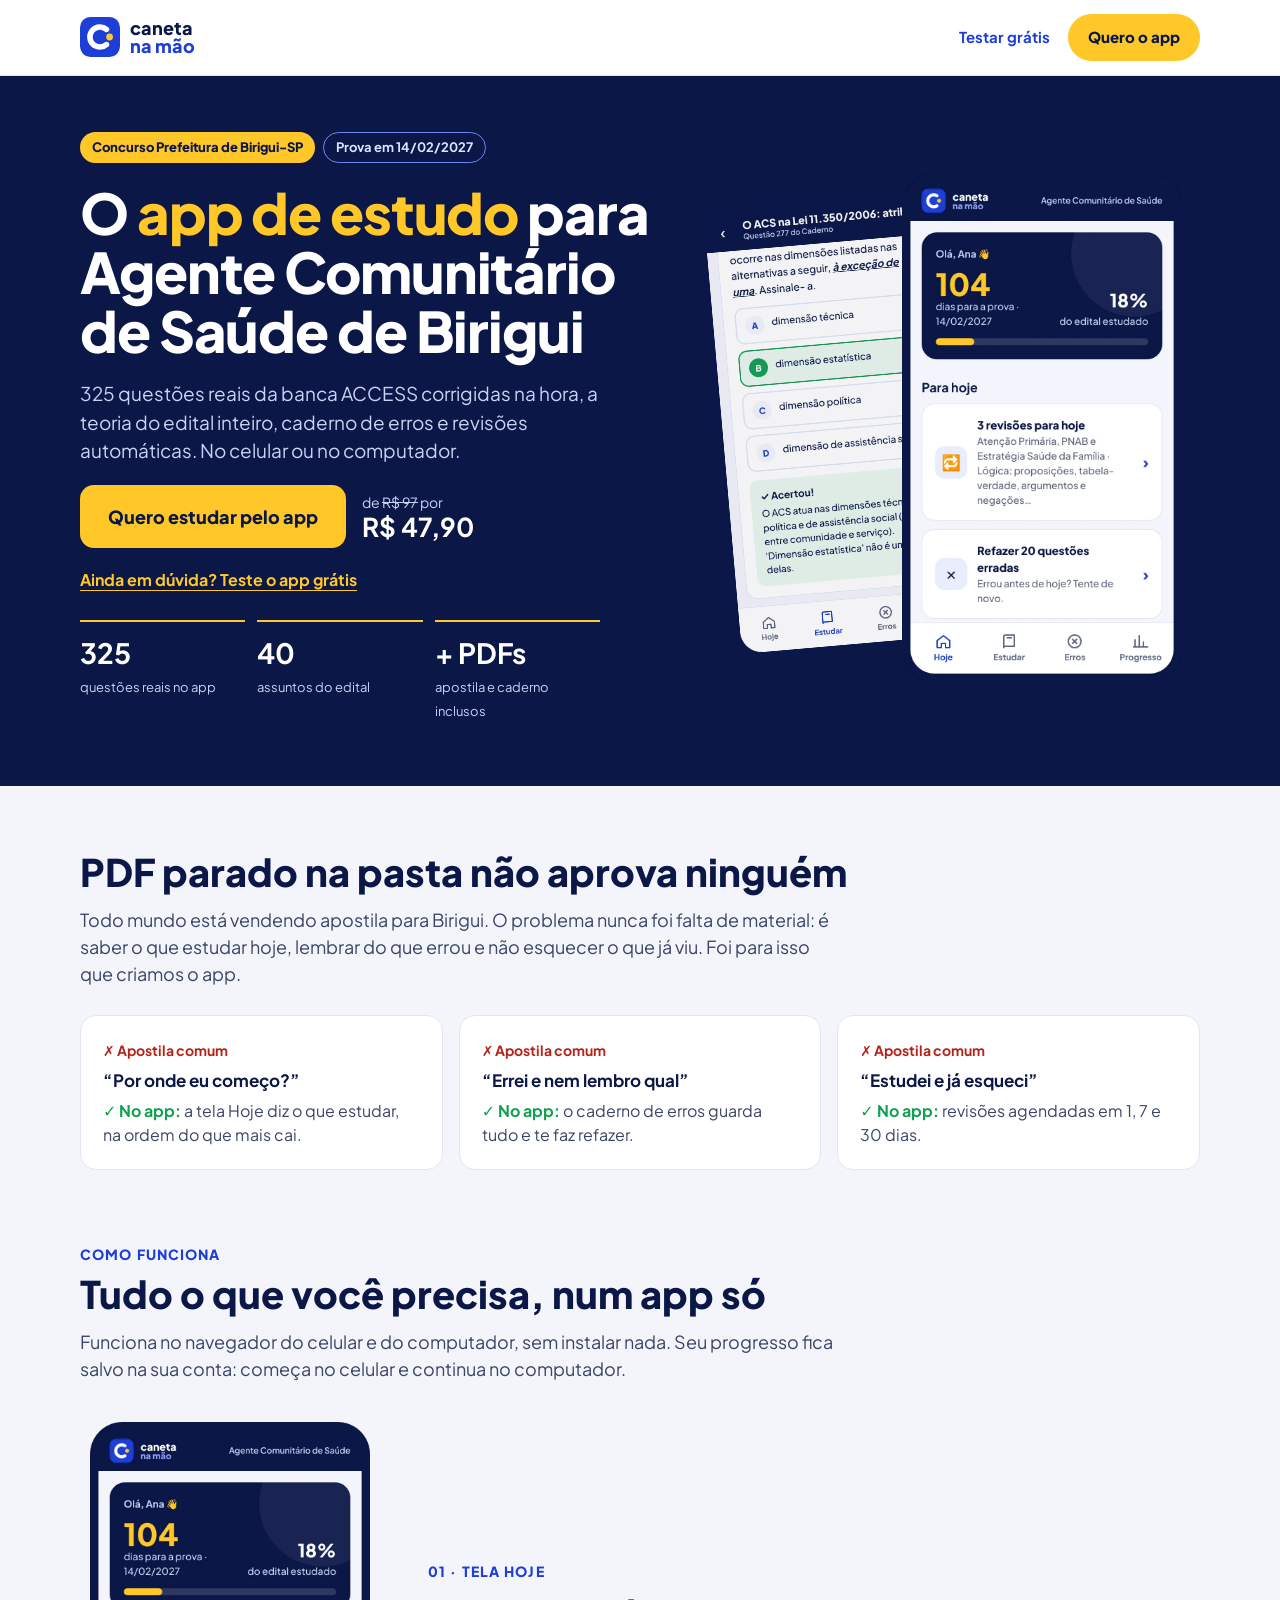
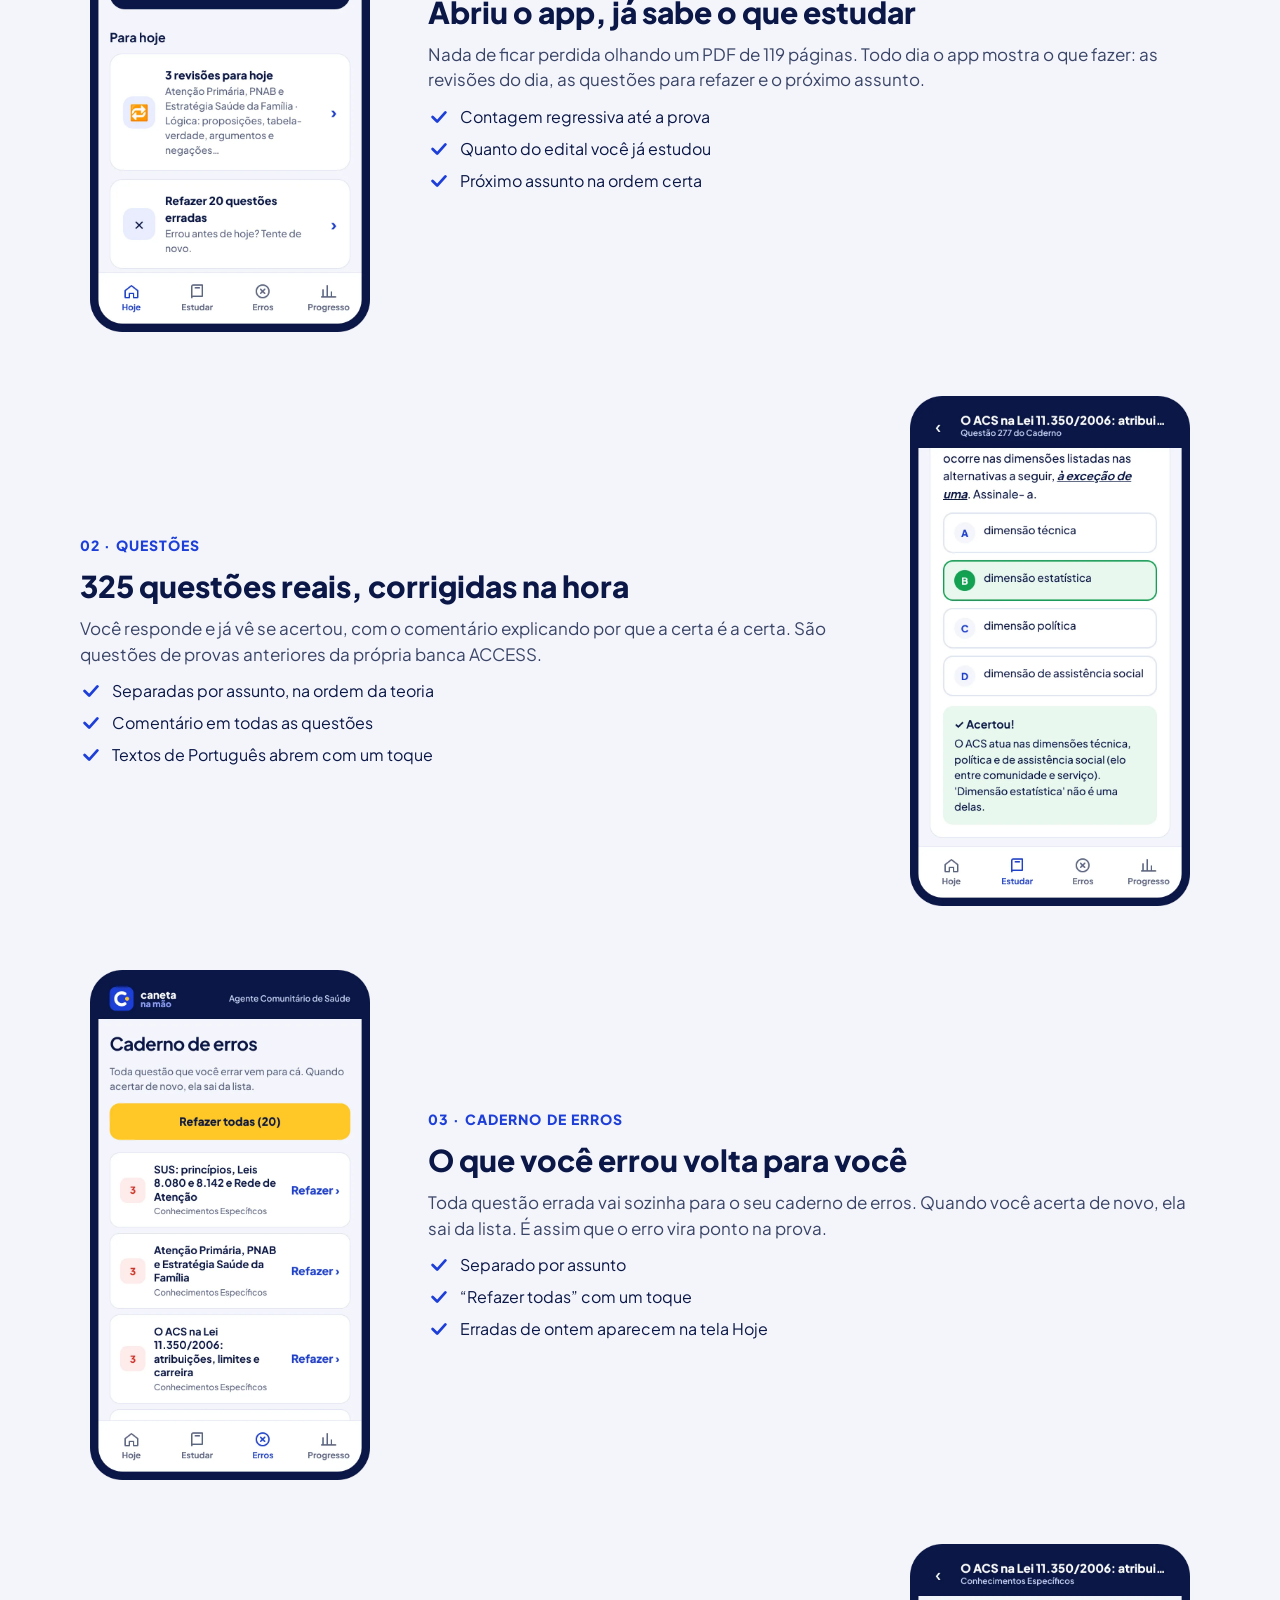
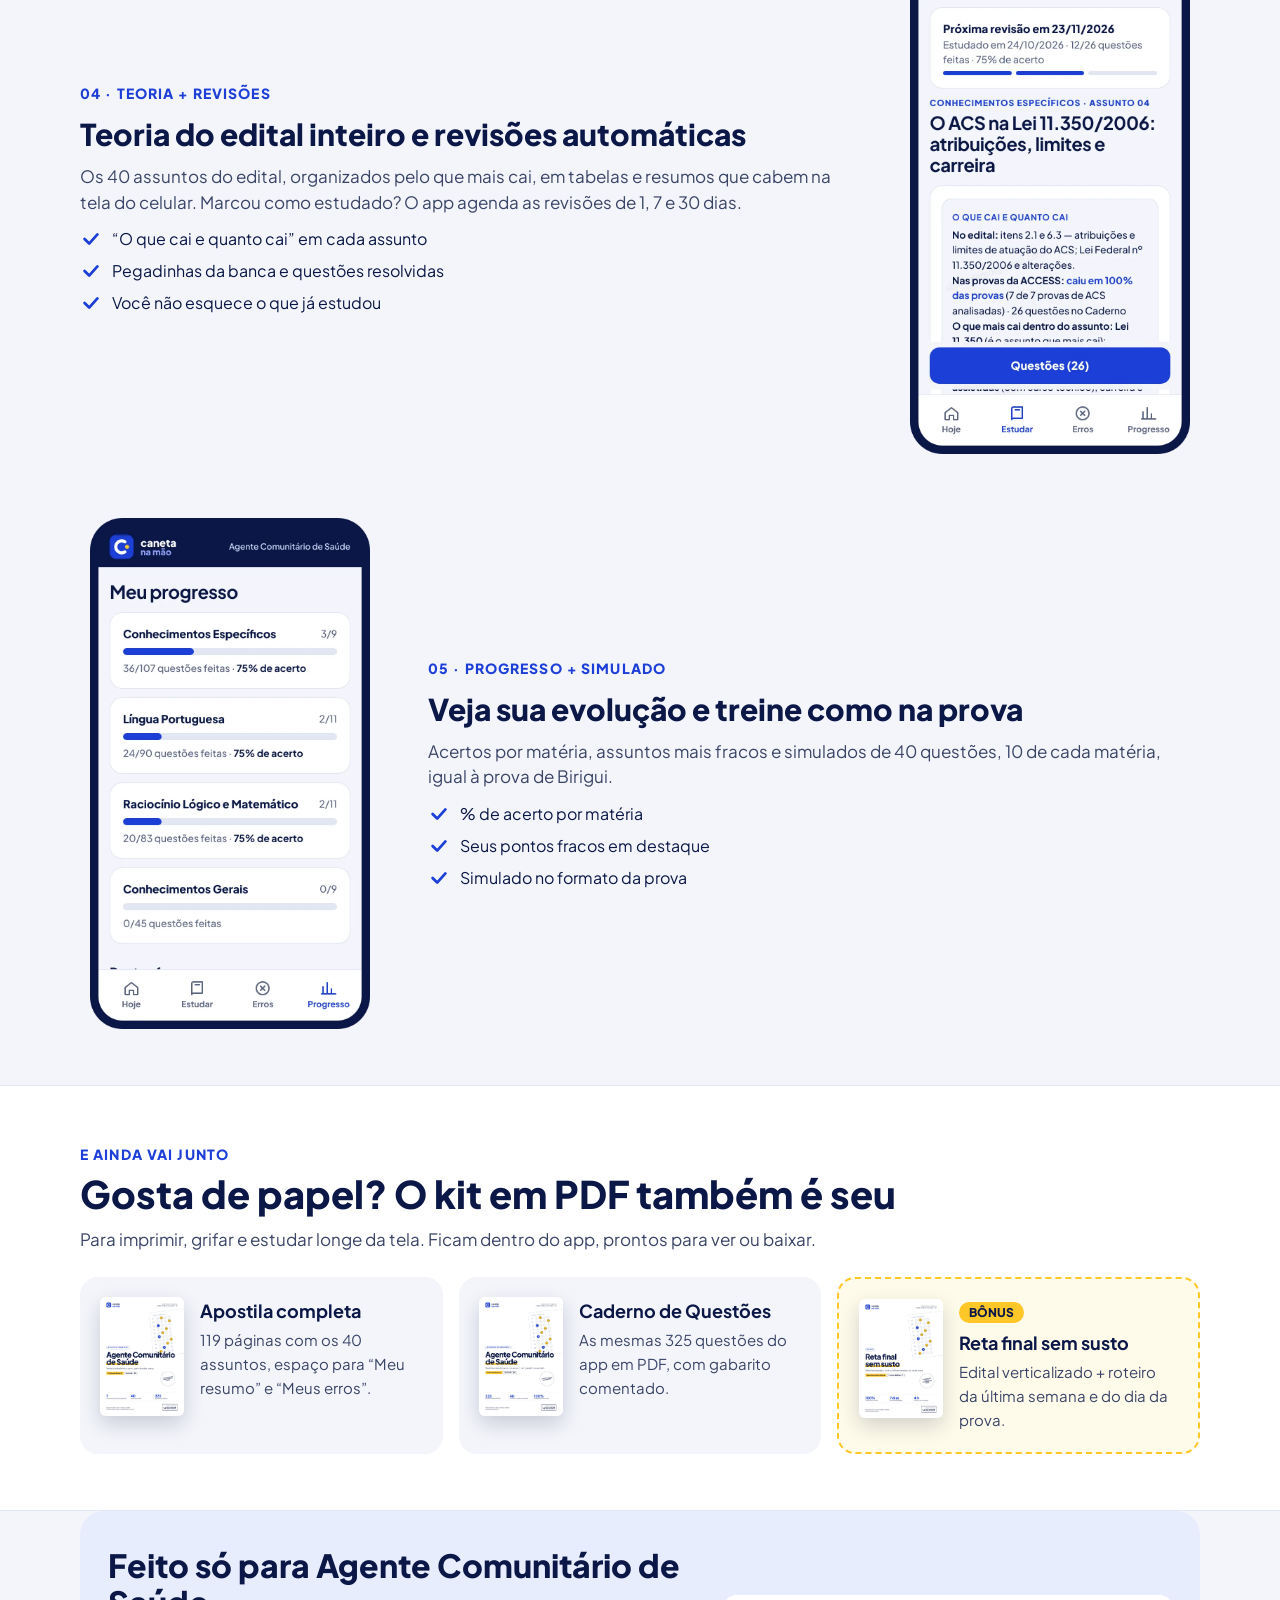
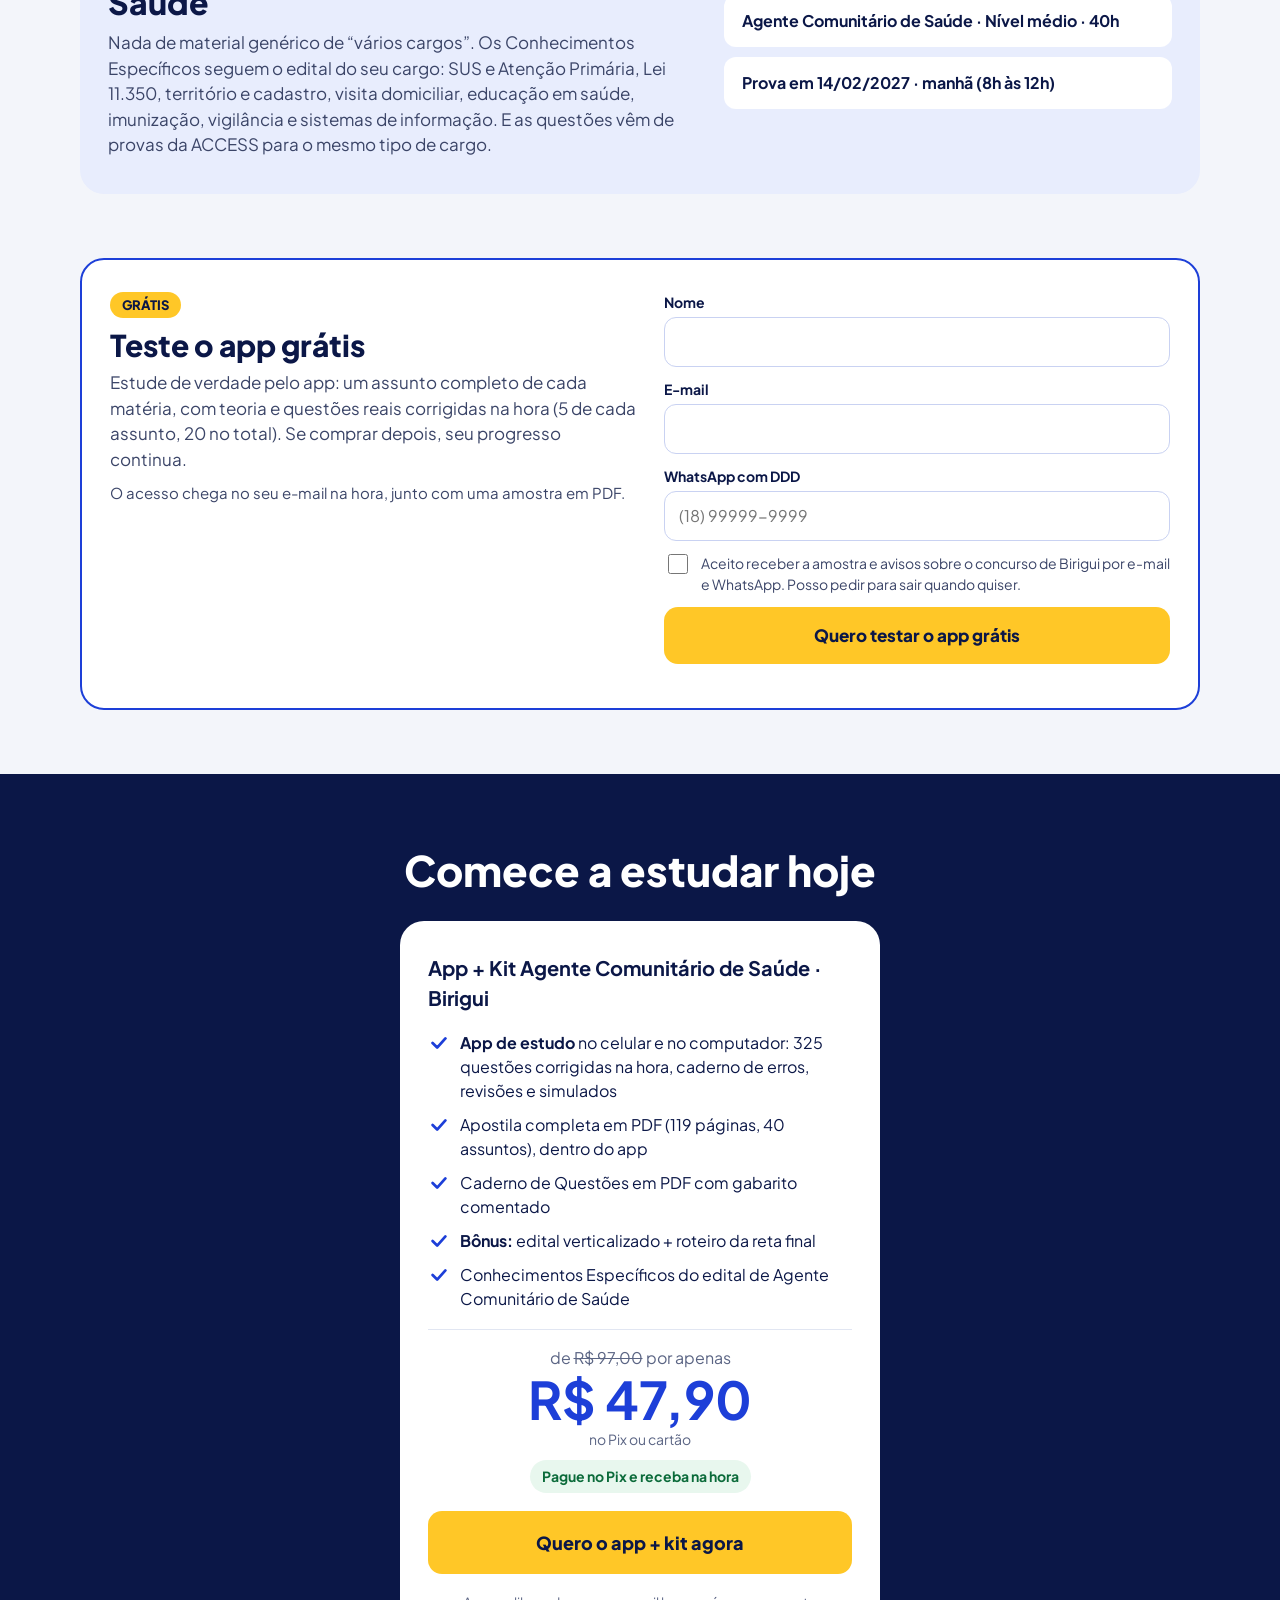
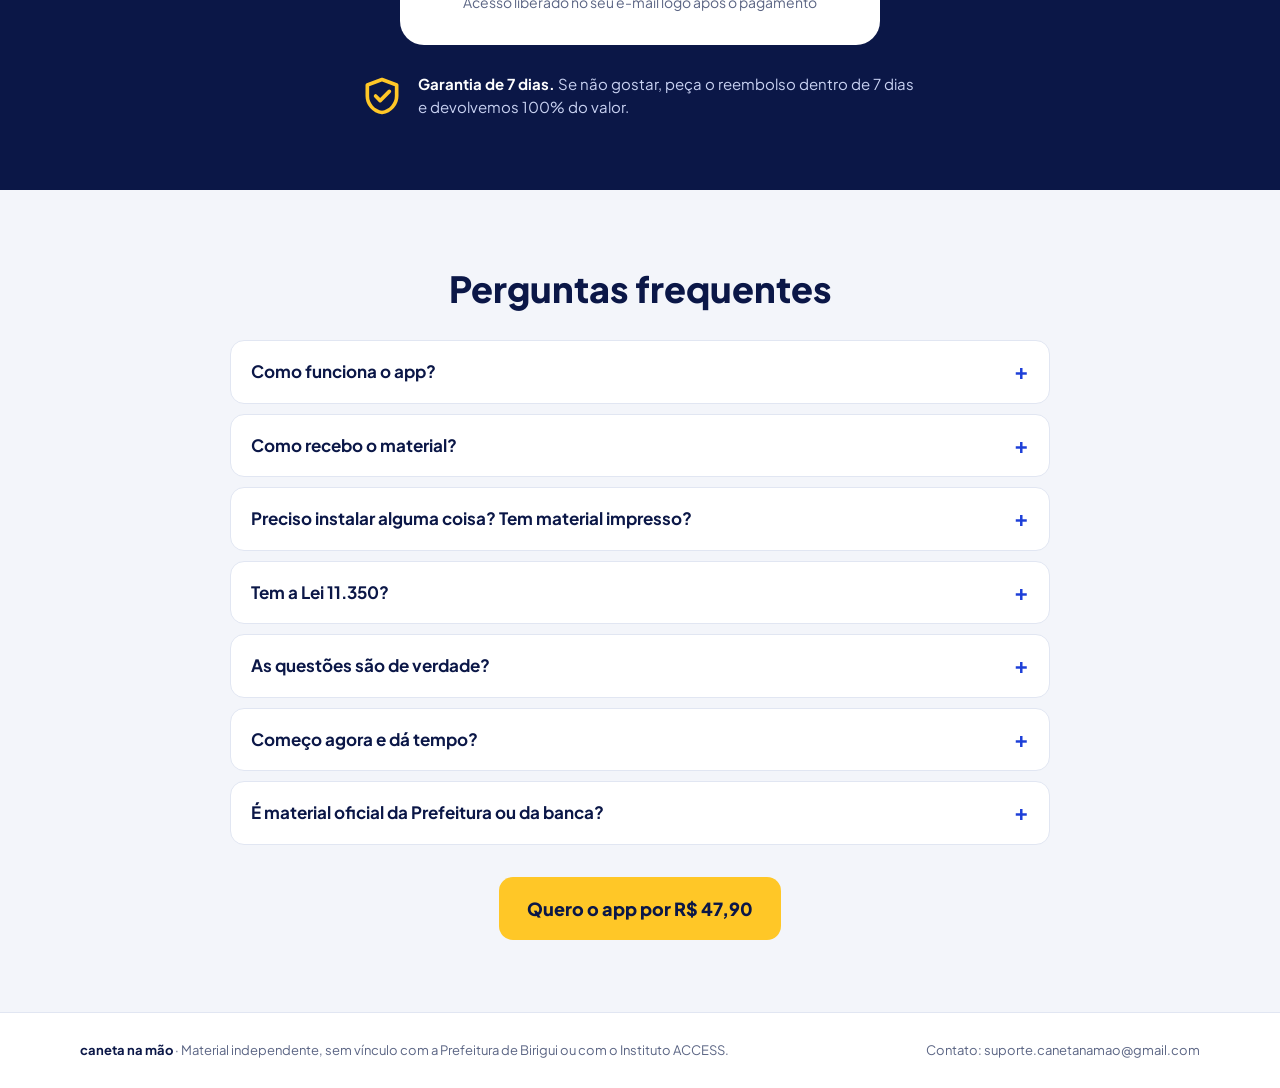
==== agente-comunitario-de-saude/index.html @ c109cd39 "Add files via upload" ====
<!doctype html>
<html lang="pt-BR">
<head>
<meta charset="utf-8">
<meta name="viewport" content="width=device-width, initial-scale=1">
<title>App de estudo Agente Comunitário de Saúde · Concurso Birigui 2027 | Caneta na Mão</title>
<meta name="description" content="Apostila completa + 325 questões reais da banca ACCESS com gabarito comentado para Agente Comunitário de Saúde da Prefeitura de Birigui-SP.">
<meta property="og:title" content="App + Kit Agente Comunitário de Saúde · Concurso Birigui">
<meta property="og:description" content="Apostila + 325 questões reais da banca ACCESS com gabarito comentado + app de estudo. Teste grátis.">
<meta property="og:type" content="website">
<meta property="og:url" content="https://www.canetanamao.com.br/agente-comunitario-de-saude/">
<meta property="og:site_name" content="Caneta na Mão">
<meta property="og:locale" content="pt_BR">
<meta property="og:image" content="https://www.canetanamao.com.br/agente-comunitario-de-saude/img/og.jpg">
<meta property="og:image:width" content="1200">
<meta property="og:image:height" content="630">
<meta property="og:image:alt" content="Kit Agente Comunitário de Saúde - Concurso Prefeitura de Birigui">
<meta name="twitter:card" content="summary_large_image">
<link rel="icon" href="data:image/svg+xml,%3Csvg xmlns=%22http://www.w3.org/2000/svg%22 viewBox=%220 0 100 100%22%3E%3Crect width=%22100%22 height=%22100%22 rx=%2226%22 fill=%22%231D3FD8%22/%3E%3Cpath d=%22M66 31 A 25 25 0 1 0 66 69%22 fill=%22none%22 stroke=%22white%22 stroke-width=%2214%22 stroke-linecap=%22round%22/%3E%3Ccircle cx=%2274%22 cy=%2250%22 r=%228.5%22 fill=%22%23FFC727%22/%3E%3C/svg%3E">
<link rel="preconnect" href="https://fonts.googleapis.com">
<link href="https://fonts.googleapis.com/css2?family=Plus+Jakarta+Sans:wght@400;500;600;700;800&amp;display=swap" rel="stylesheet">
<style>
body{margin:0;background:#F3F5FA}
a{color:#1D3FD8}a:hover{color:#0B1747}
summary{cursor:pointer;list-style:none}
summary::-webkit-details-marker{display:none}
details[open] .plus{transform:rotate(45deg)}
.cta:hover{background:#FFD24D !important}
</style>
<style>html{scroll-behavior:smooth}img{max-width:100%;height:auto}</style>
</head>
<body>
<div style="font-family: 'Plus Jakarta Sans', system-ui, sans-serif; color: #0B1747; background: #F3F5FA; line-height: 1.5">

<!-- TOPO -->
<div style="background: #FFFFFF; border-bottom: 1px solid #E1E6F2">
<div style="max-width: 1120px; margin: 0 auto; padding: 14px 20px; display: flex; flex-wrap: wrap; gap: 12px; align-items: center; justify-content: space-between">
<div style="display: flex; align-items: center; gap: 10px">
<svg viewBox="0 0 100 100" width="40" height="40" aria-hidden="true"><rect width="100" height="100" rx="26" fill="#1D3FD8"></rect><path d="M66 31 A 25 25 0 1 0 66 69" fill="none" stroke="#fff" stroke-width="14" stroke-linecap="round"></path><circle cx="74" cy="50" r="8.5" fill="#FFC727"></circle></svg>
<div style="display: flex; flex-direction: column; font-weight: 800; font-size: 18px; line-height: 1.02"><span>caneta</span><span style="color: #1D3FD8">na mão</span></div>
</div>
<div style="display: flex; gap: 8px; align-items: center"><a href="#amostra" style="color: #1D3FD8; font-weight: 700; text-decoration: none; padding: 12px 10px; font-size: 15px; min-height: 44px; box-sizing: border-box; display: inline-flex; align-items: center">Testar grátis</a><a href="#oferta" class="cta" style="background: #FFC727; color: #0B1747; font-weight: 800; text-decoration: none; padding: 12px 20px; border-radius: 999px; font-size: 15px; min-height: 44px; box-sizing: border-box; display: inline-flex; align-items: center">Quero o app</a></div>
</div>
</div>

<!-- HERO -->
<div style="background: #0B1747; color: #FFFFFF; overflow: hidden">
<div style="max-width: 1120px; margin: 0 auto; padding: 56px 20px 64px; display: flex; flex-wrap: wrap; gap: 40px; align-items: center">
<div style="flex: 1 1 440px; min-width: 0; display: flex; flex-direction: column; gap: 20px">
<div style="display: flex; flex-wrap: wrap; gap: 8px">
<span style="background: #FFC727; color: #0B1747; font-weight: 800; font-size: 13px; padding: 6px 12px; border-radius: 999px">Concurso Prefeitura de Birigui-SP</span>
<span style="border: 1.5px solid #6F86F0; color: #DCE3FF; font-weight: 700; font-size: 13px; padding: 5px 12px; border-radius: 999px">Prova em 14/02/2027</span>
</div>
<h1 style="margin: 0; font-size: clamp(34px, 5vw, 56px); line-height: 1.05; font-weight: 800; letter-spacing: -0.02em">O <span style="color: #FFC727">app de estudo</span> para Agente Comunitário de Saúde de Birigui</h1>
<p style="margin: 0; font-size: 19px; color: #C9D2F2; max-width: 560px">325 questões reais da banca ACCESS corrigidas na hora, a teoria do edital inteiro, caderno de erros e revisões automáticas. No celular ou no computador.</p>
<div style="display: flex; flex-wrap: wrap; gap: 16px; align-items: center">
<a href="#oferta" class="cta" style="background: #FFC727; color: #0B1747; font-weight: 800; text-decoration: none; padding: 18px 28px; border-radius: 14px; font-size: 18px; min-height: 44px; box-sizing: border-box; display: inline-flex; align-items: center">Quero estudar pelo app</a>
<div style="display: flex; flex-direction: column; font-size: 14px; color: #C9D2F2"><span>de <s>R$ 97</s> por</span><b style="font-size: 26px; color: #FFFFFF; line-height: 1.1">R$ 47,90</b></div>
</div>
<a href="#amostra" style="color: #FFC727; font-weight: 700; font-size: 16px; text-decoration: underline; text-underline-offset: 4px; align-self: flex-start">Ainda em dúvida? Teste o app grátis</a>
<div style="display: grid; grid-template-columns: repeat(3, minmax(0, 1fr)); gap: 12px; margin-top: 8px; max-width: 520px">
<div style="border-top: 2px solid #FFC727; padding-top: 10px"><b style="font-size: 28px; display: block">325</b><span style="font-size: 13px; color: #C9D2F2">questões reais no app</span></div>
<div style="border-top: 2px solid #FFC727; padding-top: 10px"><b style="font-size: 28px; display: block">40</b><span style="font-size: 13px; color: #C9D2F2">assuntos do edital</span></div>
<div style="border-top: 2px solid #FFC727; padding-top: 10px"><b style="font-size: 28px; display: block">+ PDFs</b><span style="font-size: 13px; color: #C9D2F2">apostila e caderno inclusos</span></div>
</div>
</div>
<div style="flex: 1 1 380px; min-width: 0; display: flex; justify-content: center; align-items: center; position: relative; min-height: 420px">
<img width="798" height="1454" src="img/app-questao.webp" alt="Questão corrigida no app" style="width: 50%; max-width: 250px; transform: rotate(-5deg) translateX(14%); position: relative; z-index: 1; opacity: .95">
<img width="798" height="1454" src="img/app-hoje.webp" alt="Tela inicial do app Caneta na Mão" style="width: 56%; max-width: 280px; position: relative; z-index: 2; transform: translateX(-10%)">
</div>
</div>
</div>

<!-- DOR -->
<div style="max-width: 1120px; margin: 0 auto; padding: 64px 20px 16px">
<h2 style="margin: 0 0 12px; font-size: clamp(26px, 3.4vw, 38px); line-height: 1.15; font-weight: 800; max-width: 780px">PDF parado na pasta não aprova ninguém</h2>
<p style="margin: 0 0 28px; font-size: 18px; color: #3B4568; max-width: 760px">Todo mundo está vendendo apostila para Birigui. O problema nunca foi falta de material: é saber o que estudar hoje, lembrar do que errou e não esquecer o que já viu. Foi para isso que criamos o app.</p>
<div style="display: grid; grid-template-columns: repeat(auto-fit, minmax(240px, 1fr)); gap: 16px">
<div style="background: #FFFFFF; border: 1px solid #E1E6F2; border-radius: 16px; padding: 22px"><span style="font-size: 14px; color: #B42318; font-weight: 700">✗ Apostila comum</span><b style="display: block; font-size: 17px; margin: 6px 0">“Por onde eu começo?”</b><span style="color: #3B4568"><b style="color: #12A150">✓ No app:</b> a tela Hoje diz o que estudar, na ordem do que mais cai.</span></div>
<div style="background: #FFFFFF; border: 1px solid #E1E6F2; border-radius: 16px; padding: 22px"><span style="font-size: 14px; color: #B42318; font-weight: 700">✗ Apostila comum</span><b style="display: block; font-size: 17px; margin: 6px 0">“Errei e nem lembro qual”</b><span style="color: #3B4568"><b style="color: #12A150">✓ No app:</b> o caderno de erros guarda tudo e te faz refazer.</span></div>
<div style="background: #FFFFFF; border: 1px solid #E1E6F2; border-radius: 16px; padding: 22px"><span style="font-size: 14px; color: #B42318; font-weight: 700">✗ Apostila comum</span><b style="display: block; font-size: 17px; margin: 6px 0">“Estudei e já esqueci”</b><span style="color: #3B4568"><b style="color: #12A150">✓ No app:</b> revisões agendadas em 1, 7 e 30 dias.</span></div>
</div>
</div>

<!-- COMO FUNCIONA O APP -->
<div style="max-width: 1120px; margin: 0 auto; padding: 56px 20px">
<span style="font-weight: 800; color: #1D3FD8; font-size: 14px; letter-spacing: .08em">COMO FUNCIONA</span>
<h2 style="margin: 6px 0 12px; font-size: clamp(26px, 3.4vw, 38px); line-height: 1.15; font-weight: 800">Tudo o que você precisa, num app só</h2>
<p style="margin: 0 0 40px; font-size: 18px; color: #3B4568; max-width: 760px">Funciona no navegador do celular e do computador, sem instalar nada. Seu progresso fica salvo na sua conta: começa no celular e continua no computador.</p>
<div style="display: flex; flex-direction: column; gap: 64px"><div style="display: flex; flex-wrap: wrap;  gap: 32px 48px; align-items: center; justify-content: center">
<div style="flex: 0 1 300px; display: flex; justify-content: center"><img width="798" height="1454" loading="lazy" src="img/app-hoje.webp" alt="Tela Hoje do app" style="width: 100%; max-width: 280px; display: block"></div>
<div style="flex: 1 1 380px; min-width: 0; display: flex; flex-direction: column; gap: 12px">
<span style="font-weight: 800; color: #1D3FD8; font-size: 14px; letter-spacing: .08em">01 · TELA HOJE</span>
<h3 style="margin: 0; font-size: clamp(22px, 2.8vw, 30px); line-height: 1.2; font-weight: 800">Abriu o app, já sabe o que estudar</h3>
<p style="margin: 0; font-size: 17px; color: #3B4568">Nada de ficar perdida olhando um PDF de 119 páginas. Todo dia o app mostra o que fazer: as revisões do dia, as questões para refazer e o próximo assunto.</p>
<div style="display: flex; flex-direction: column; gap: 8px; font-size: 16px"><div style="display: flex; gap: 10px; align-items: flex-start"><svg width="22" height="22" viewBox="0 0 24 24" fill="none" stroke="#1D3FD8" stroke-width="3" stroke-linecap="round" stroke-linejoin="round" aria-hidden="true" style="flex-shrink: 0; margin-top: 1px"><path d="M5 12l5 5L19 7"></path></svg><span>Contagem regressiva até a prova</span></div><div style="display: flex; gap: 10px; align-items: flex-start"><svg width="22" height="22" viewBox="0 0 24 24" fill="none" stroke="#1D3FD8" stroke-width="3" stroke-linecap="round" stroke-linejoin="round" aria-hidden="true" style="flex-shrink: 0; margin-top: 1px"><path d="M5 12l5 5L19 7"></path></svg><span>Quanto do edital você já estudou</span></div><div style="display: flex; gap: 10px; align-items: flex-start"><svg width="22" height="22" viewBox="0 0 24 24" fill="none" stroke="#1D3FD8" stroke-width="3" stroke-linecap="round" stroke-linejoin="round" aria-hidden="true" style="flex-shrink: 0; margin-top: 1px"><path d="M5 12l5 5L19 7"></path></svg><span>Próximo assunto na ordem certa</span></div></div>
</div></div><div style="display: flex; flex-wrap: wrap; flex-direction: row-reverse; gap: 32px 48px; align-items: center; justify-content: center">
<div style="flex: 0 1 300px; display: flex; justify-content: center"><img width="798" height="1454" loading="lazy" src="img/app-questao.webp" alt="Questão corrigida no app" style="width: 100%; max-width: 280px; display: block"></div>
<div style="flex: 1 1 380px; min-width: 0; display: flex; flex-direction: column; gap: 12px">
<span style="font-weight: 800; color: #1D3FD8; font-size: 14px; letter-spacing: .08em">02 · QUESTÕES</span>
<h3 style="margin: 0; font-size: clamp(22px, 2.8vw, 30px); line-height: 1.2; font-weight: 800">325 questões reais, corrigidas na hora</h3>
<p style="margin: 0; font-size: 17px; color: #3B4568">Você responde e já vê se acertou, com o comentário explicando por que a certa é a certa. São questões de provas anteriores da própria banca ACCESS.</p>
<div style="display: flex; flex-direction: column; gap: 8px; font-size: 16px"><div style="display: flex; gap: 10px; align-items: flex-start"><svg width="22" height="22" viewBox="0 0 24 24" fill="none" stroke="#1D3FD8" stroke-width="3" stroke-linecap="round" stroke-linejoin="round" aria-hidden="true" style="flex-shrink: 0; margin-top: 1px"><path d="M5 12l5 5L19 7"></path></svg><span>Separadas por assunto, na ordem da teoria</span></div><div style="display: flex; gap: 10px; align-items: flex-start"><svg width="22" height="22" viewBox="0 0 24 24" fill="none" stroke="#1D3FD8" stroke-width="3" stroke-linecap="round" stroke-linejoin="round" aria-hidden="true" style="flex-shrink: 0; margin-top: 1px"><path d="M5 12l5 5L19 7"></path></svg><span>Comentário em todas as questões</span></div><div style="display: flex; gap: 10px; align-items: flex-start"><svg width="22" height="22" viewBox="0 0 24 24" fill="none" stroke="#1D3FD8" stroke-width="3" stroke-linecap="round" stroke-linejoin="round" aria-hidden="true" style="flex-shrink: 0; margin-top: 1px"><path d="M5 12l5 5L19 7"></path></svg><span>Textos de Português abrem com um toque</span></div></div>
</div></div><div style="display: flex; flex-wrap: wrap;  gap: 32px 48px; align-items: center; justify-content: center">
<div style="flex: 0 1 300px; display: flex; justify-content: center"><img width="798" height="1454" loading="lazy" src="img/app-erros.webp" alt="Caderno de erros no app" style="width: 100%; max-width: 280px; display: block"></div>
<div style="flex: 1 1 380px; min-width: 0; display: flex; flex-direction: column; gap: 12px">
<span style="font-weight: 800; color: #1D3FD8; font-size: 14px; letter-spacing: .08em">03 · CADERNO DE ERROS</span>
<h3 style="margin: 0; font-size: clamp(22px, 2.8vw, 30px); line-height: 1.2; font-weight: 800">O que você errou volta para você</h3>
<p style="margin: 0; font-size: 17px; color: #3B4568">Toda questão errada vai sozinha para o seu caderno de erros. Quando você acerta de novo, ela sai da lista. É assim que o erro vira ponto na prova.</p>
<div style="display: flex; flex-direction: column; gap: 8px; font-size: 16px"><div style="display: flex; gap: 10px; align-items: flex-start"><svg width="22" height="22" viewBox="0 0 24 24" fill="none" stroke="#1D3FD8" stroke-width="3" stroke-linecap="round" stroke-linejoin="round" aria-hidden="true" style="flex-shrink: 0; margin-top: 1px"><path d="M5 12l5 5L19 7"></path></svg><span>Separado por assunto</span></div><div style="display: flex; gap: 10px; align-items: flex-start"><svg width="22" height="22" viewBox="0 0 24 24" fill="none" stroke="#1D3FD8" stroke-width="3" stroke-linecap="round" stroke-linejoin="round" aria-hidden="true" style="flex-shrink: 0; margin-top: 1px"><path d="M5 12l5 5L19 7"></path></svg><span>“Refazer todas” com um toque</span></div><div style="display: flex; gap: 10px; align-items: flex-start"><svg width="22" height="22" viewBox="0 0 24 24" fill="none" stroke="#1D3FD8" stroke-width="3" stroke-linecap="round" stroke-linejoin="round" aria-hidden="true" style="flex-shrink: 0; margin-top: 1px"><path d="M5 12l5 5L19 7"></path></svg><span>Erradas de ontem aparecem na tela Hoje</span></div></div>
</div></div><div style="display: flex; flex-wrap: wrap; flex-direction: row-reverse; gap: 32px 48px; align-items: center; justify-content: center">
<div style="flex: 0 1 300px; display: flex; justify-content: center"><img width="798" height="1454" loading="lazy" src="img/app-teoria.webp" alt="Teoria no app" style="width: 100%; max-width: 280px; display: block"></div>
<div style="flex: 1 1 380px; min-width: 0; display: flex; flex-direction: column; gap: 12px">
<span style="font-weight: 800; color: #1D3FD8; font-size: 14px; letter-spacing: .08em">04 · TEORIA + REVISÕES</span>
<h3 style="margin: 0; font-size: clamp(22px, 2.8vw, 30px); line-height: 1.2; font-weight: 800">Teoria do edital inteiro e revisões automáticas</h3>
<p style="margin: 0; font-size: 17px; color: #3B4568">Os 40 assuntos do edital, organizados pelo que mais cai, em tabelas e resumos que cabem na tela do celular. Marcou como estudado? O app agenda as revisões de 1, 7 e 30 dias.</p>
<div style="display: flex; flex-direction: column; gap: 8px; font-size: 16px"><div style="display: flex; gap: 10px; align-items: flex-start"><svg width="22" height="22" viewBox="0 0 24 24" fill="none" stroke="#1D3FD8" stroke-width="3" stroke-linecap="round" stroke-linejoin="round" aria-hidden="true" style="flex-shrink: 0; margin-top: 1px"><path d="M5 12l5 5L19 7"></path></svg><span>“O que cai e quanto cai” em cada assunto</span></div><div style="display: flex; gap: 10px; align-items: flex-start"><svg width="22" height="22" viewBox="0 0 24 24" fill="none" stroke="#1D3FD8" stroke-width="3" stroke-linecap="round" stroke-linejoin="round" aria-hidden="true" style="flex-shrink: 0; margin-top: 1px"><path d="M5 12l5 5L19 7"></path></svg><span>Pegadinhas da banca e questões resolvidas</span></div><div style="display: flex; gap: 10px; align-items: flex-start"><svg width="22" height="22" viewBox="0 0 24 24" fill="none" stroke="#1D3FD8" stroke-width="3" stroke-linecap="round" stroke-linejoin="round" aria-hidden="true" style="flex-shrink: 0; margin-top: 1px"><path d="M5 12l5 5L19 7"></path></svg><span>Você não esquece o que já estudou</span></div></div>
</div></div><div style="display: flex; flex-wrap: wrap;  gap: 32px 48px; align-items: center; justify-content: center">
<div style="flex: 0 1 300px; display: flex; justify-content: center"><img width="798" height="1454" loading="lazy" src="img/app-progresso.webp" alt="Progresso no app" style="width: 100%; max-width: 280px; display: block"></div>
<div style="flex: 1 1 380px; min-width: 0; display: flex; flex-direction: column; gap: 12px">
<span style="font-weight: 800; color: #1D3FD8; font-size: 14px; letter-spacing: .08em">05 · PROGRESSO + SIMULADO</span>
<h3 style="margin: 0; font-size: clamp(22px, 2.8vw, 30px); line-height: 1.2; font-weight: 800">Veja sua evolução e treine como na prova</h3>
<p style="margin: 0; font-size: 17px; color: #3B4568">Acertos por matéria, assuntos mais fracos e simulados de 40 questões, 10 de cada matéria, igual à prova de Birigui.</p>
<div style="display: flex; flex-direction: column; gap: 8px; font-size: 16px"><div style="display: flex; gap: 10px; align-items: flex-start"><svg width="22" height="22" viewBox="0 0 24 24" fill="none" stroke="#1D3FD8" stroke-width="3" stroke-linecap="round" stroke-linejoin="round" aria-hidden="true" style="flex-shrink: 0; margin-top: 1px"><path d="M5 12l5 5L19 7"></path></svg><span>% de acerto por matéria</span></div><div style="display: flex; gap: 10px; align-items: flex-start"><svg width="22" height="22" viewBox="0 0 24 24" fill="none" stroke="#1D3FD8" stroke-width="3" stroke-linecap="round" stroke-linejoin="round" aria-hidden="true" style="flex-shrink: 0; margin-top: 1px"><path d="M5 12l5 5L19 7"></path></svg><span>Seus pontos fracos em destaque</span></div><div style="display: flex; gap: 10px; align-items: flex-start"><svg width="22" height="22" viewBox="0 0 24 24" fill="none" stroke="#1D3FD8" stroke-width="3" stroke-linecap="round" stroke-linejoin="round" aria-hidden="true" style="flex-shrink: 0; margin-top: 1px"><path d="M5 12l5 5L19 7"></path></svg><span>Simulado no formato da prova</span></div></div>
</div></div></div>
</div>

<!-- KIT PDF -->
<div style="background: #FFFFFF; border-top: 1px solid #E1E6F2; border-bottom: 1px solid #E1E6F2">
<div style="max-width: 1120px; margin: 0 auto; padding: 56px 20px">
<span style="font-weight: 800; color: #1D3FD8; font-size: 14px; letter-spacing: .08em">E AINDA VAI JUNTO</span>
<h2 style="margin: 6px 0 12px; font-size: clamp(26px, 3.4vw, 38px); line-height: 1.15; font-weight: 800">Gosta de papel? O kit em PDF também é seu</h2>
<p style="margin: 0 0 24px; font-size: 17px; color: #3B4568; max-width: 760px">Para imprimir, grifar e estudar longe da tela. Ficam dentro do app, prontos para ver ou baixar.</p>
<div style="display: grid; grid-template-columns: repeat(auto-fit, minmax(260px, 1fr)); gap: 16px">
<div style="background: #F3F5FA; border-radius: 18px; padding: 20px; display: flex; gap: 16px; align-items: flex-start"><img width="909" height="1287" loading="lazy" src="img/capa-apostila.jpg" alt="Capa da apostila" style="width: 84px; border-radius: 6px; box-shadow: 0 8px 20px rgba(11,23,71,.18); flex-shrink: 0"><div><b style="display: block; font-size: 18px; margin-bottom: 4px">Apostila completa</b><span style="color: #3B4568; font-size: 15px">119 páginas com os 40 assuntos, espaço para “Meu resumo” e “Meus erros”.</span></div></div>
<div style="background: #F3F5FA; border-radius: 18px; padding: 20px; display: flex; gap: 16px; align-items: flex-start"><img width="909" height="1287" loading="lazy" src="img/capa-caderno.jpg" alt="Capa do caderno de questões" style="width: 84px; border-radius: 6px; box-shadow: 0 8px 20px rgba(11,23,71,.18); flex-shrink: 0"><div><b style="display: block; font-size: 18px; margin-bottom: 4px">Caderno de Questões</b><span style="color: #3B4568; font-size: 15px">As mesmas 325 questões do app em PDF, com gabarito comentado.</span></div></div>
<div style="background: #FFFBEA; border: 2px dashed #FFC727; border-radius: 18px; padding: 20px; display: flex; gap: 16px; align-items: flex-start"><img width="909" height="1287" loading="lazy" src="img/capa-bonus.jpg" alt="Capa do bônus" style="width: 84px; border-radius: 6px; box-shadow: 0 8px 20px rgba(11,23,71,.18); flex-shrink: 0"><div><span style="background: #FFC727; font-weight: 800; font-size: 12px; padding: 3px 10px; border-radius: 999px">BÔNUS</span><b style="display: block; font-size: 18px; margin: 6px 0 4px">Reta final sem susto</b><span style="color: #3B4568; font-size: 15px">Edital verticalizado + roteiro da última semana e do dia da prova.</span></div></div>
</div>
</div>
</div>

<!-- PRA QUEM -->
<div style="max-width: 1120px; margin: 0 auto; padding: 0 20px 64px">
<div style="background: #E8EDFD; border-radius: 24px; padding: 36px 28px; display: flex; flex-wrap: wrap; gap: 28px; align-items: center">
<div style="flex: 1 1 420px; min-width: 0">
<h2 style="margin: 0 0 10px; font-size: clamp(24px, 3vw, 32px); line-height: 1.15; font-weight: 800">Feito só para Agente Comunitário de Saúde</h2>
<p style="margin: 0; font-size: 17px; color: #3B4568">Nada de material genérico de “vários cargos”. Os Conhecimentos Específicos seguem o edital do seu cargo: SUS e Atenção Primária, Lei 11.350, território e cadastro, visita domiciliar, educação em saúde, imunização, vigilância e sistemas de informação. E as questões vêm de provas da ACCESS para o mesmo tipo de cargo.</p>
</div>
<div style="flex: 1 1 280px; display: flex; flex-direction: column; gap: 10px">
<div style="background: #FFFFFF; border-radius: 12px; padding: 14px 18px; font-weight: 700">Agente Comunitário de Saúde · Nível médio · 40h</div>
<div style="background: #FFFFFF; border-radius: 12px; padding: 14px 18px; font-weight: 700">Prova em 14/02/2027 · manhã (8h às 12h)</div>
</div>
</div>
</div>

<!-- AMOSTRA -->
<div id="amostra" style="max-width: 1120px; margin: 0 auto; padding: 0 20px 64px">
<div style="background: #FFFFFF; border: 2px solid #1D3FD8; border-radius: 24px; padding: 32px 28px; display: flex; flex-wrap: wrap; gap: 28px; align-items: flex-start">
<div style="flex: 1 1 360px; min-width: 0">
<span style="background: #FFC727; font-weight: 800; font-size: 13px; padding: 5px 12px; border-radius: 999px">GRÁTIS</span>
<h2 style="margin: 12px 0 8px; font-size: clamp(22px, 2.8vw, 30px); font-weight: 800; line-height: 1.15">Teste o app grátis</h2>
<p style="margin: 0 0 10px; color: #3B4568; font-size: 17px">Estude de verdade pelo app: um assunto completo de cada matéria, com teoria e questões reais corrigidas na hora (5 de cada assunto, 20 no total). Se comprar depois, seu progresso continua.</p>
<p style="margin: 0; color: #3B4568; font-size: 15px">O acesso chega no seu e-mail na hora, junto com uma amostra em PDF.</p>
</div>
<form class="form-amostra" style="flex: 1 1 340px; min-width: 0; display: flex; flex-direction: column; gap: 12px" novalidate>
<label style="display: flex; flex-direction: column; gap: 4px; font-weight: 700; font-size: 14px">Nome<input name="nome" required autocomplete="name" style="font: inherit; font-weight: 400; font-size: 16px; padding: 12px 14px; border: 1.5px solid #C9D2F2; border-radius: 12px"></label>
<label style="display: flex; flex-direction: column; gap: 4px; font-weight: 700; font-size: 14px">E-mail<input name="email" type="email" required autocomplete="email" style="font: inherit; font-weight: 400; font-size: 16px; padding: 12px 14px; border: 1.5px solid #C9D2F2; border-radius: 12px"></label>
<label style="display: flex; flex-direction: column; gap: 4px; font-weight: 700; font-size: 14px">WhatsApp com DDD<input name="whatsapp" type="tel" required inputmode="tel" autocomplete="tel" placeholder="(18) 99999-9999" style="font: inherit; font-weight: 400; font-size: 16px; padding: 12px 14px; border: 1.5px solid #C9D2F2; border-radius: 12px"></label>
<input name="site" tabindex="-1" autocomplete="off" aria-hidden="true" style="position: absolute; left: -9999px; width: 1px; height: 1px">
<label style="display: flex; gap: 10px; align-items: flex-start; font-size: 14px; color: #3B4568"><input name="aceite" type="checkbox" required style="width: 20px; height: 20px; margin-top: 1px; flex-shrink: 0">Aceito receber a amostra e avisos sobre o concurso de Birigui por e-mail e WhatsApp. Posso pedir para sair quando quiser.</label>
<button type="submit" class="cta" style="background: #FFC727; color: #0B1747; font: inherit; font-weight: 800; font-size: 17px; border: 0; padding: 16px 22px; border-radius: 14px; min-height: 48px; cursor: pointer">Quero testar o app grátis</button>
<p class="amostra-msg" role="status" style="margin: 0; font-size: 15px; color: #B42318"></p>
</form>
<div class="amostra-ok" hidden style="flex: 1 1 340px; min-width: 0; background: #E8EDFD; border-radius: 16px; padding: 24px; flex-direction: column; gap: 12px">
<b style="font-size: 20px">Pronto! Seu teste grátis do app está liberado.</b>
<span style="color: #3B4568">Abra o app e entre com o mesmo e-mail: você recebe um código de acesso. Se o e-mail não aparecer, veja no spam ou em promoções.</span>
<a href="/app/" target="_blank" rel="noopener" style="background: #1D3FD8; color: #FFFFFF; font-weight: 800; text-decoration: none; padding: 14px 22px; border-radius: 14px; text-align: center">Abrir o app agora</a>
<a href="amostra-gratis-agente-comunitario-de-saude.pdf" target="_blank" rel="noopener" style="color: #1D3FD8; font-weight: 700; text-align: center; font-size: 15px">ou baixar a amostra em PDF</a>
</div>
</div>
</div>
<div id="pop" hidden role="dialog" aria-modal="true" aria-labelledby="pop-t" style="position: fixed; inset: 0; background: rgba(11,23,71,.6); z-index: 50; align-items: center; justify-content: center; padding: 16px">
<div style="background: #FFFFFF; border-radius: 20px; width: 100%; max-width: 440px; max-height: calc(100vh - 32px); overflow-y: auto; padding: 24px; box-sizing: border-box; position: relative">
<button type="button" id="pop-x" aria-label="Fechar" style="position: absolute; top: 8px; right: 8px; width: 44px; height: 44px; border: 0; background: transparent; font-size: 28px; line-height: 1; color: #5B6584; cursor: pointer">&times;</button>
<span style="background: #FFC727; font-weight: 800; font-size: 13px; padding: 5px 12px; border-radius: 999px">GRÁTIS</span>
<h2 id="pop-t" style="margin: 12px 0 6px; font-size: 24px; font-weight: 800; line-height: 1.15">Antes de ir: quer testar o app grátis?</h2>
<p style="margin: 0 0 16px; color: #3B4568">Um assunto completo de cada matéria + 20 questões reais da banca ACCESS corrigidas na hora.</p>
<form class="form-amostra" style="display: flex; flex-direction: column; gap: 12px" novalidate>
<label style="display: flex; flex-direction: column; gap: 4px; font-weight: 700; font-size: 14px">Nome<input name="nome" required autocomplete="name" style="font: inherit; font-weight: 400; font-size: 16px; padding: 12px 14px; border: 1.5px solid #C9D2F2; border-radius: 12px"></label>
<label style="display: flex; flex-direction: column; gap: 4px; font-weight: 700; font-size: 14px">E-mail<input name="email" type="email" required autocomplete="email" style="font: inherit; font-weight: 400; font-size: 16px; padding: 12px 14px; border: 1.5px solid #C9D2F2; border-radius: 12px"></label>
<label style="display: flex; flex-direction: column; gap: 4px; font-weight: 700; font-size: 14px">WhatsApp com DDD<input name="whatsapp" type="tel" required inputmode="tel" autocomplete="tel" placeholder="(18) 99999-9999" style="font: inherit; font-weight: 400; font-size: 16px; padding: 12px 14px; border: 1.5px solid #C9D2F2; border-radius: 12px"></label>
<input name="site" tabindex="-1" autocomplete="off" aria-hidden="true" style="position: absolute; left: -9999px; width: 1px; height: 1px">
<label style="display: flex; gap: 10px; align-items: flex-start; font-size: 14px; color: #3B4568"><input name="aceite" type="checkbox" required style="width: 20px; height: 20px; margin-top: 1px; flex-shrink: 0">Aceito receber a amostra e avisos sobre o concurso de Birigui por e-mail e WhatsApp. Posso pedir para sair quando quiser.</label>
<button type="submit" class="cta" style="background: #FFC727; color: #0B1747; font: inherit; font-weight: 800; font-size: 17px; border: 0; padding: 16px 22px; border-radius: 14px; min-height: 48px; cursor: pointer">Quero testar o app grátis</button>
<p class="amostra-msg" role="status" style="margin: 0; font-size: 15px; color: #B42318"></p>
<button type="button" class="pop-nao" style="background: transparent; border: 0; color: #5B6584; font: inherit; font-size: 14px; text-decoration: underline; cursor: pointer; min-height: 44px">Agora não, quero ver o preço</button>
</form>
<div class="amostra-ok" hidden style="background: #E8EDFD; border-radius: 16px; padding: 20px; flex-direction: column; gap: 12px">
<b style="font-size: 20px">Pronto! Seu teste grátis do app está liberado.</b>
<span style="color: #3B4568">Abra o app e entre com o mesmo e-mail: você recebe um código de acesso. Se o e-mail não aparecer, veja no spam ou em promoções.</span>
<a href="/app/" target="_blank" rel="noopener" style="background: #1D3FD8; color: #FFFFFF; font-weight: 800; text-decoration: none; padding: 14px 22px; border-radius: 14px; text-align: center">Abrir o app agora</a>
<a href="amostra-gratis-agente-comunitario-de-saude.pdf" target="_blank" rel="noopener" style="color: #1D3FD8; font-weight: 700; text-align: center; font-size: 15px">ou baixar a amostra em PDF</a>
</div>
</div>
</div>
<script>
(function(){
  function ls(k,v){try{if(v===undefined)return localStorage.getItem(k);localStorage.setItem(k,v);}catch(e){return null;}}
  function ss(k,v){try{if(v===undefined)return sessionStorage.getItem(k);sessionStorage.setItem(k,v);}catch(e){return null;}}
  var pop=document.getElementById('pop');
  function fecha(){pop.style.display='none';}
  function abre(){ if(ls('cnm_lead')||ss('cnm_pop'))return; ss('cnm_pop','1'); pop.hidden=false; pop.style.display='flex'; }
  document.getElementById('pop-x').onclick=fecha;
  pop.querySelector('.pop-nao').onclick=fecha;
  pop.addEventListener('click',function(e){if(e.target===pop)fecha();});
  document.addEventListener('keydown',function(e){if(e.key==='Escape'&&pop.style.display==='flex')fecha();});
  setTimeout(abre,25000);
  document.addEventListener('mouseout',function(e){ if(!e.relatedTarget&&e.clientY<=0) abre(); });
  document.querySelectorAll('.form-amostra').forEach(function(f){
    var msg=f.querySelector('.amostra-msg'), ok=f.parentNode.querySelector('.amostra-ok'), b=f.querySelector('button[type=submit]');
    f.addEventListener('submit', function(ev){
      ev.preventDefault();
      var d={nome:f.nome.value.trim(), email:f.email.value.trim(), whatsapp:f.whatsapp.value, aceite:f.aceite.checked, site:f.site.value, cargo:'acs'};
      if(!d.nome){msg.textContent='Digite seu nome.';return;}
      if(!/^[^@\s]+@[^@\s]+\.[^@\s]+$/.test(d.email)){msg.textContent='Confira seu e-mail.';return;}
      if(d.whatsapp.replace(/\D/g,'').length<10){msg.textContent='Confira seu WhatsApp com DDD.';return;}
      if(!d.aceite){msg.textContent='Marque a caixinha de aceite para receber a amostra.';return;}
      msg.textContent=''; b.disabled=true; b.textContent='Enviando...';
      var libera=function(){ ls('cnm_lead','1'); f.style.display='none'; ok.hidden=false; ok.style.display='flex'; };
      fetch('https://entrega-caneta.vercel.app/api/lead',{method:'POST',headers:{'Content-Type':'application/json'},body:JSON.stringify(d)})
        .then(function(r){return r.json().then(function(j){return {s:r.status,j:j};});})
        .then(function(x){ if(x.s>=400){msg.textContent=x.j.msg||'Confira seus dados.'; b.disabled=false; b.textContent='Quero testar o app grátis';} else libera(); })
        .catch(libera);
    });
  });
})();
</script>

<!-- OFERTA -->
<div id="oferta" style="background: #0B1747; color: #FFFFFF">
<div style="max-width: 1120px; margin: 0 auto; padding: 72px 20px; display: flex; flex-direction: column; align-items: center; gap: 28px">
<h2 style="margin: 0; text-align: center; font-size: clamp(28px, 3.6vw, 42px); line-height: 1.12; font-weight: 800">Comece a estudar hoje</h2>
<div style="background: #FFFFFF; color: #0B1747; border-radius: 24px; padding: 32px 28px; width: 100%; max-width: 480px; box-sizing: border-box; display: flex; flex-direction: column; gap: 18px">
<b style="font-size: 20px">App + Kit Agente Comunitário de Saúde · Birigui</b>
<div style="display: flex; flex-direction: column; gap: 10px; font-size: 16px">
<div style="display: flex; gap: 10px; align-items: flex-start"><svg width="22" height="22" viewBox="0 0 24 24" fill="none" stroke="#1D3FD8" stroke-width="3" stroke-linecap="round" stroke-linejoin="round" aria-hidden="true" style="flex-shrink: 0; margin-top: 1px"><path d="M5 12l5 5L19 7"></path></svg><span><b>App de estudo</b> no celular e no computador: 325 questões corrigidas na hora, caderno de erros, revisões e simulados</span></div>
<div style="display: flex; gap: 10px; align-items: flex-start"><svg width="22" height="22" viewBox="0 0 24 24" fill="none" stroke="#1D3FD8" stroke-width="3" stroke-linecap="round" stroke-linejoin="round" aria-hidden="true" style="flex-shrink: 0; margin-top: 1px"><path d="M5 12l5 5L19 7"></path></svg><span>Apostila completa em PDF (119 páginas, 40 assuntos), dentro do app</span></div>
<div style="display: flex; gap: 10px; align-items: flex-start"><svg width="22" height="22" viewBox="0 0 24 24" fill="none" stroke="#1D3FD8" stroke-width="3" stroke-linecap="round" stroke-linejoin="round" aria-hidden="true" style="flex-shrink: 0; margin-top: 1px"><path d="M5 12l5 5L19 7"></path></svg><span>Caderno de Questões em PDF com gabarito comentado</span></div>
<div style="display: flex; gap: 10px; align-items: flex-start"><svg width="22" height="22" viewBox="0 0 24 24" fill="none" stroke="#1D3FD8" stroke-width="3" stroke-linecap="round" stroke-linejoin="round" aria-hidden="true" style="flex-shrink: 0; margin-top: 1px"><path d="M5 12l5 5L19 7"></path></svg><span><b>Bônus:</b> edital verticalizado + roteiro da reta final</span></div>
<div style="display: flex; gap: 10px; align-items: flex-start"><svg width="22" height="22" viewBox="0 0 24 24" fill="none" stroke="#1D3FD8" stroke-width="3" stroke-linecap="round" stroke-linejoin="round" aria-hidden="true" style="flex-shrink: 0; margin-top: 1px"><path d="M5 12l5 5L19 7"></path></svg><span>Conhecimentos Específicos do edital de Agente Comunitário de Saúde</span></div>
</div>
<div style="border-top: 1px solid #E1E6F2; padding-top: 16px; display: flex; flex-direction: column; align-items: center; gap: 2px">
<span style="color: #5B6584">de <s>R$ 97,00</s> por apenas</span>
<b style="font-size: 52px; line-height: 1.05; color: #1D3FD8">R$ 47,90</b>
<span style="color: #5B6584; font-size: 14px">no Pix ou cartão</span>
<span style="background: #E8F7EE; color: #0B6B3A; font-weight: 700; font-size: 14px; padding: 6px 12px; border-radius: 999px; margin-top: 8px">Pague no Pix e receba na hora</span>
</div>
<a href="https://lastlink.com/p/C16276AD8/checkout-payment/" class="cta" style="background: #FFC727; color: #0B1747; font-weight: 800; text-decoration: none; padding: 18px 24px; border-radius: 14px; font-size: 18px; text-align: center; min-height: 44px; box-sizing: border-box">Quero o app + kit agora</a>
<span style="text-align: center; font-size: 14px; color: #5B6584">Acesso liberado no seu e-mail logo após o pagamento</span>
</div>
<div style="display: flex; gap: 14px; align-items: center; max-width: 560px">
<svg width="44" height="44" viewBox="0 0 24 24" fill="none" stroke="#FFC727" stroke-width="2" stroke-linecap="round" stroke-linejoin="round" aria-hidden="true" style="flex-shrink: 0"><path d="M12 3l8 3v6c0 4.5-3.4 8.3-8 9-4.6-.7-8-4.5-8-9V6l8-3z"></path><path d="M8.5 12l2.5 2.5L16 9.5"></path></svg>
<span style="color: #C9D2F2; font-size: 15px"><b style="color: #FFFFFF">Garantia de 7 dias.</b> Se não gostar, peça o reembolso dentro de 7 dias e devolvemos 100% do valor.</span>
</div>
</div>
</div>

<!-- FAQ -->
<div style="max-width: 820px; margin: 0 auto; padding: 72px 20px">
<h2 style="margin: 0 0 24px; font-size: clamp(26px, 3.4vw, 36px); font-weight: 800; text-align: center">Perguntas frequentes</h2>
<div style="display: flex; flex-direction: column; gap: 10px">
<details style="background: #FFFFFF; border: 1px solid #E1E6F2; border-radius: 14px; padding: 18px 20px"><summary style="font-weight: 700; font-size: 17px; display: flex; justify-content: space-between; gap: 12px">Como funciona o app?<span class="plus" style="color: #1D3FD8; font-size: 22px; line-height: 1">+</span></summary><p style="margin: 10px 0 0; color: #3B4568">Depois da compra, você entra no app com o mesmo e-mail e recebe um código de acesso. Antes de comprar, dá para testar grátis pela amostra. Funciona no navegador do celular e do computador, sem instalar nada (e dá para colocar o ícone na tela inicial). Seu progresso fica salvo na sua conta.</p></details>
<details style="background: #FFFFFF; border: 1px solid #E1E6F2; border-radius: 14px; padding: 18px 20px"><summary style="font-weight: 700; font-size: 17px; display: flex; justify-content: space-between; gap: 12px">Como recebo o material?<span class="plus" style="color: #1D3FD8; font-size: 22px; line-height: 1">+</span></summary><p style="margin: 10px 0 0; color: #3B4568">Logo depois da confirmação do pagamento você recebe no e-mail o acesso ao app. Os PDFs (apostila, caderno e bônus) ficam dentro do app, para ver ou baixar. No Pix, a liberação é imediata.</p></details>
<details style="background: #FFFFFF; border: 1px solid #E1E6F2; border-radius: 14px; padding: 18px 20px"><summary style="font-weight: 700; font-size: 17px; display: flex; justify-content: space-between; gap: 12px">Preciso instalar alguma coisa? Tem material impresso?<span class="plus" style="color: #1D3FD8; font-size: 22px; line-height: 1">+</span></summary><p style="margin: 10px 0 0; color: #3B4568">Não precisa instalar nada: o app abre no navegador. Não há material impresso, mas os PDFs podem ser impressos.</p></details>
<details style="background: #FFFFFF; border: 1px solid #E1E6F2; border-radius: 14px; padding: 18px 20px"><summary style="font-weight: 700; font-size: 17px; display: flex; justify-content: space-between; gap: 12px">Tem a Lei 11.350?<span class="plus" style="color: #1D3FD8; font-size: 22px; line-height: 1">+</span></summary><p style="margin: 10px 0 0; color: #3B4568">Tem, e com destaque: é o que mais cai para ACS. Requisitos, atribuições, atividades típicas e assistidas, com as questões da ACCESS sobre cada ponto.</p></details>
<details style="background: #FFFFFF; border: 1px solid #E1E6F2; border-radius: 14px; padding: 18px 20px"><summary style="font-weight: 700; font-size: 17px; display: flex; justify-content: space-between; gap: 12px">As questões são de verdade?<span class="plus" style="color: #1D3FD8; font-size: 22px; line-height: 1">+</span></summary><p style="margin: 10px 0 0; color: #3B4568">Sim. São questões de provas anteriores aplicadas pela banca Instituto ACCESS (Agente Comunitário de Saúde e matérias básicas), a mesma do concurso de Birigui, com gabarito oficial e comentário.</p></details>
<details style="background: #FFFFFF; border: 1px solid #E1E6F2; border-radius: 14px; padding: 18px 20px"><summary style="font-weight: 700; font-size: 17px; display: flex; justify-content: space-between; gap: 12px">Começo agora e dá tempo?<span class="plus" style="color: #1D3FD8; font-size: 22px; line-height: 1">+</span></summary><p style="margin: 10px 0 0; color: #3B4568">Dá. O material é organizado pelo que mais cai, então você começa pelo que vale mais ponto. A prova é em 14/02/2027.</p></details>
<details style="background: #FFFFFF; border: 1px solid #E1E6F2; border-radius: 14px; padding: 18px 20px"><summary style="font-weight: 700; font-size: 17px; display: flex; justify-content: space-between; gap: 12px">É material oficial da Prefeitura ou da banca?<span class="plus" style="color: #1D3FD8; font-size: 22px; line-height: 1">+</span></summary><p style="margin: 10px 0 0; color: #3B4568">Não. É um material independente, feito a partir do edital publicado e de provas anteriores da banca.</p></details>
</div>
<div style="display: flex; justify-content: center; margin-top: 32px">
<a href="#oferta" class="cta" style="background: #FFC727; color: #0B1747; font-weight: 800; text-decoration: none; padding: 18px 28px; border-radius: 14px; font-size: 18px; min-height: 44px; box-sizing: border-box; display: inline-flex; align-items: center">Quero o app por R$ 47,90</a>
</div>
</div>

<!-- RODAPÉ -->
<div style="border-top: 1px solid #E1E6F2; background: #FFFFFF">
<div style="max-width: 1120px; margin: 0 auto; padding: 28px 20px; display: flex; flex-wrap: wrap; gap: 12px; justify-content: space-between; font-size: 13px; color: #5B6584">
<span><b style="color: #0B1747">caneta na mão</b> · Material independente, sem vínculo com a Prefeitura de Birigui ou com o Instituto ACCESS.</span>
<span>Contato: suporte.canetanamao@gmail.com</span>
</div>
</div>

</div>
</body>
</html>
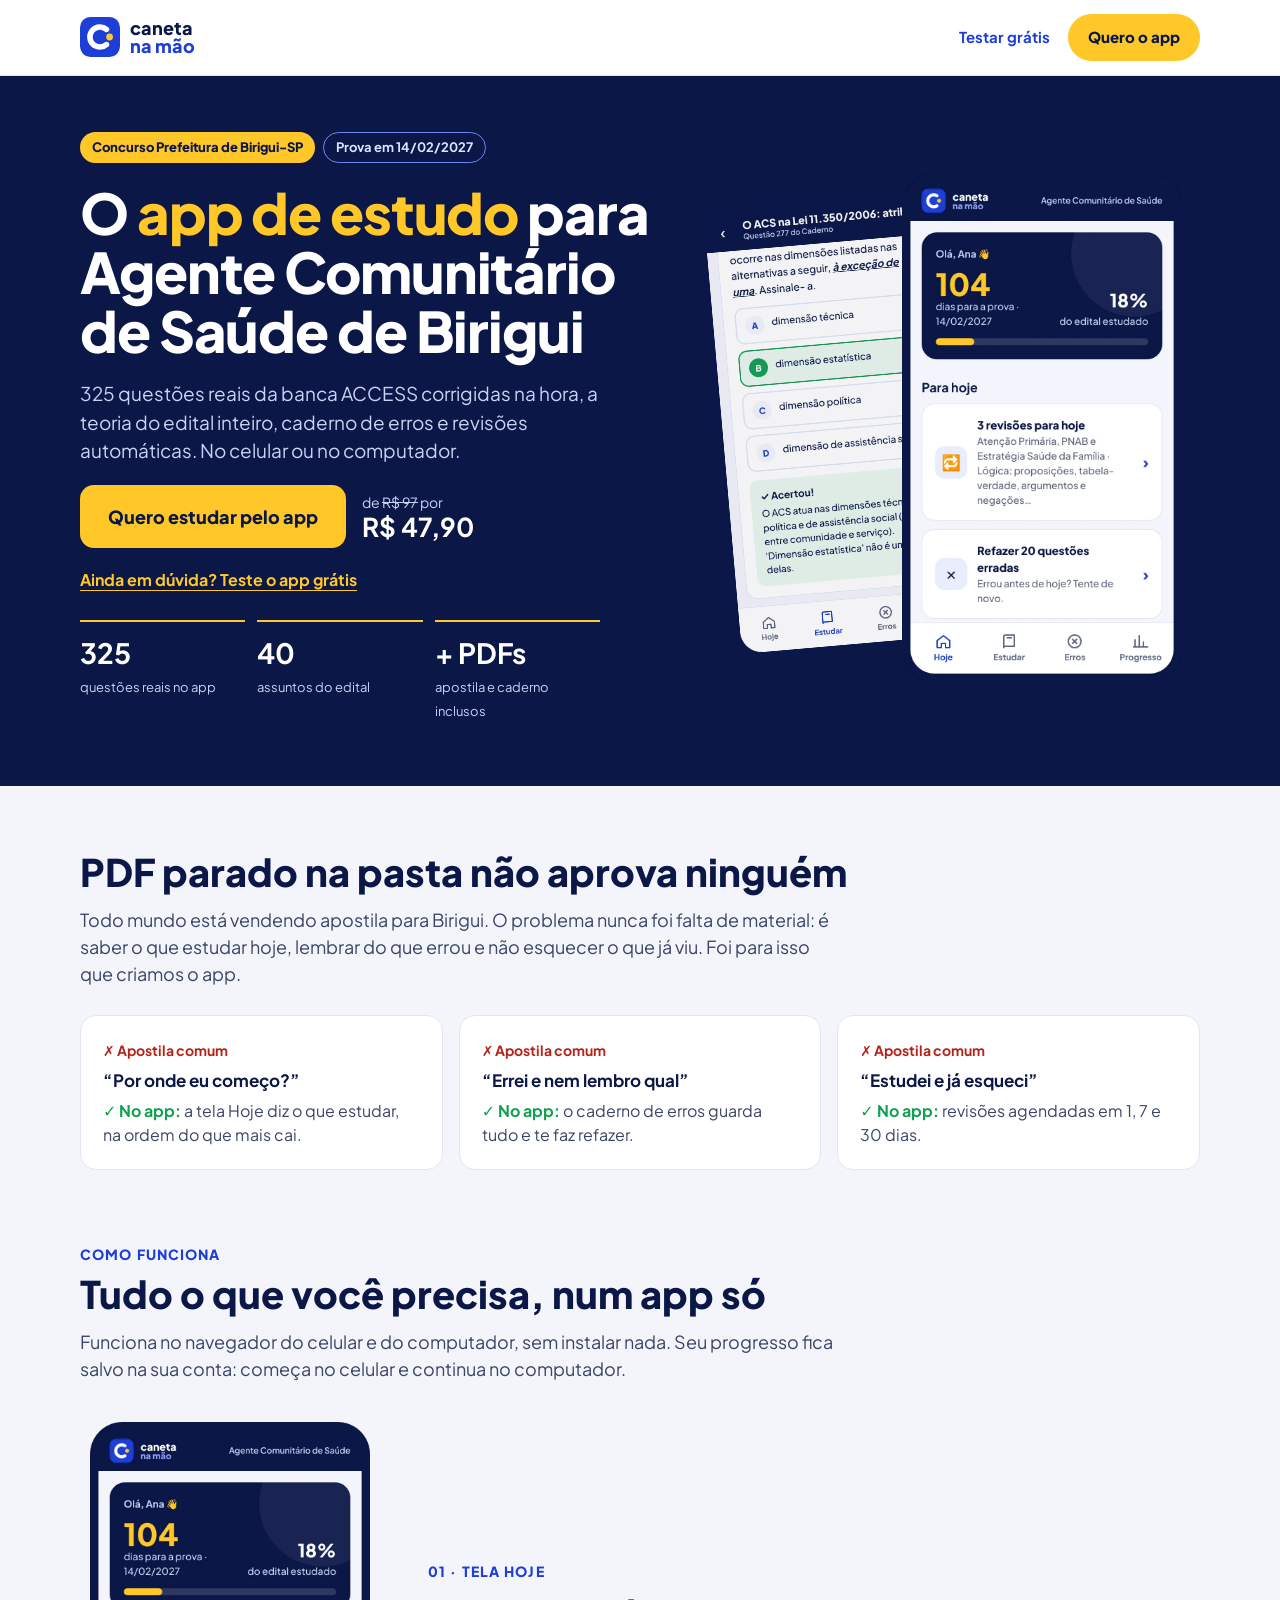
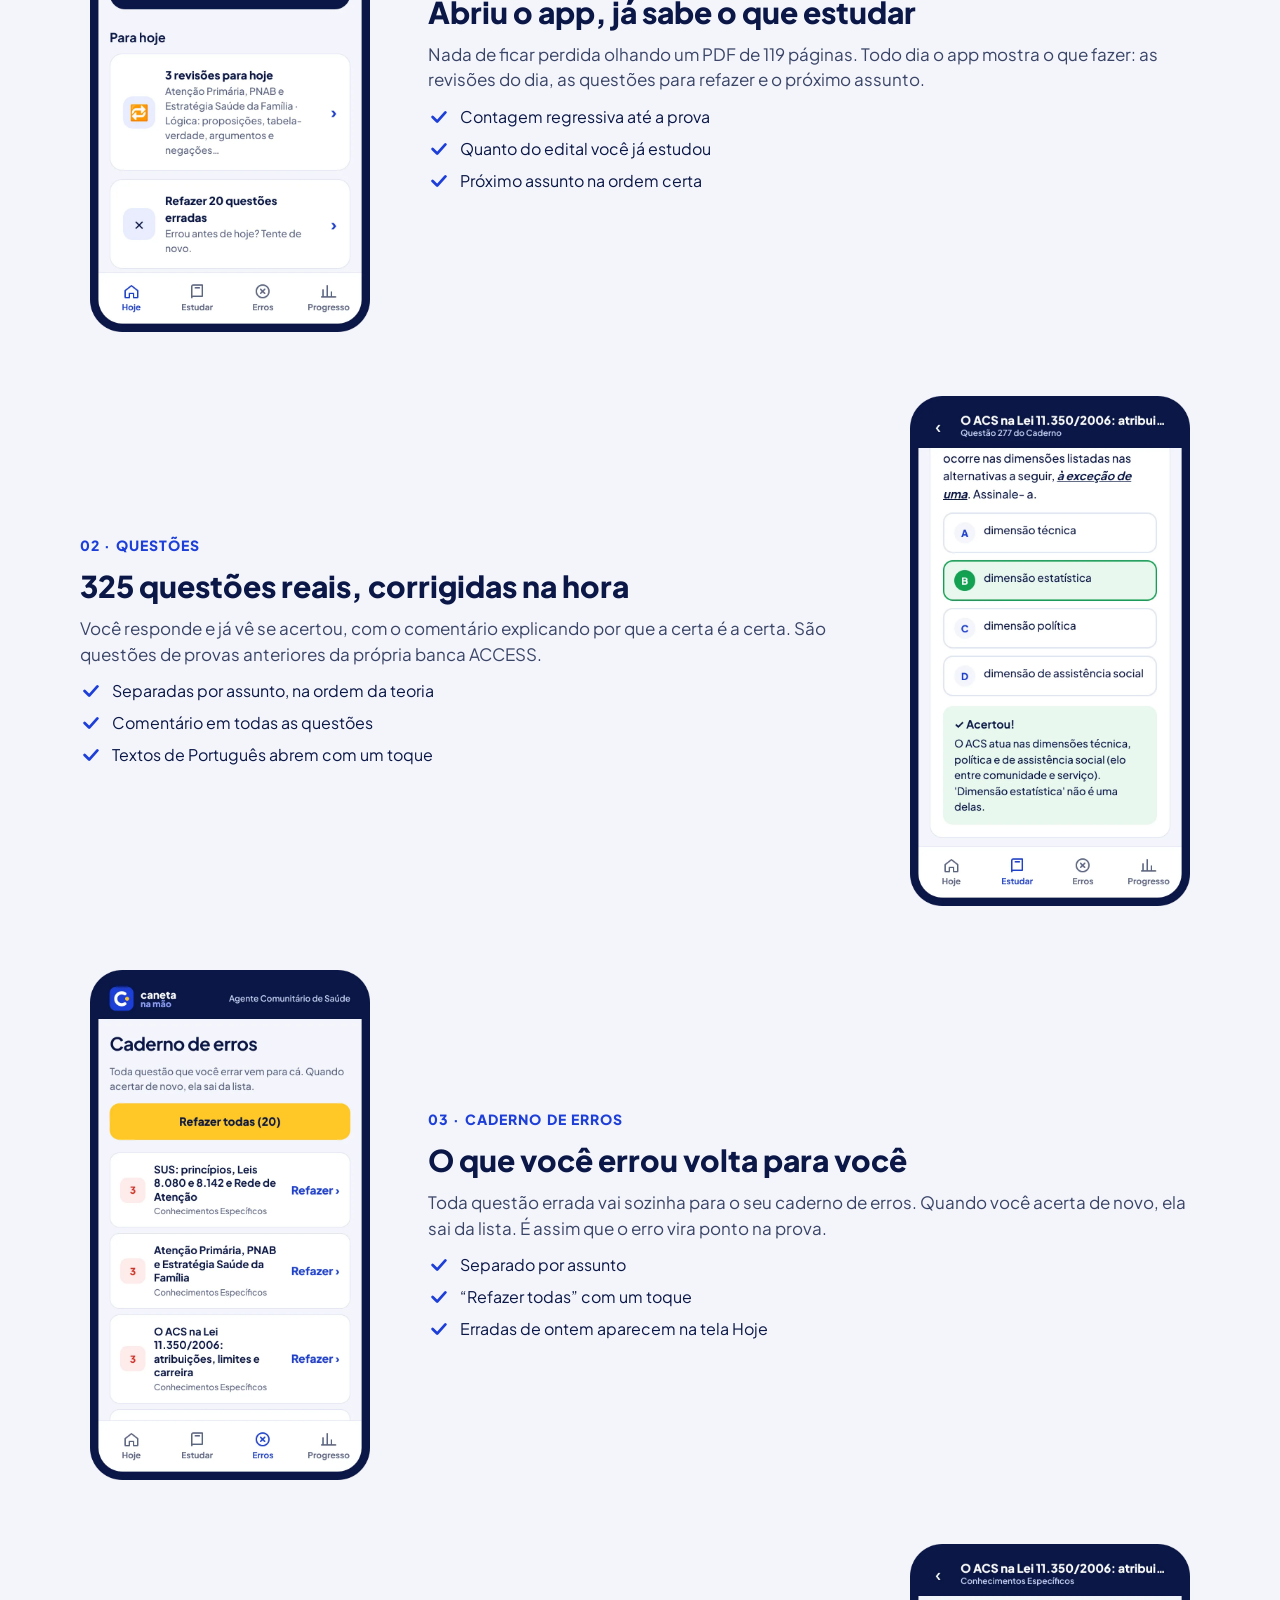
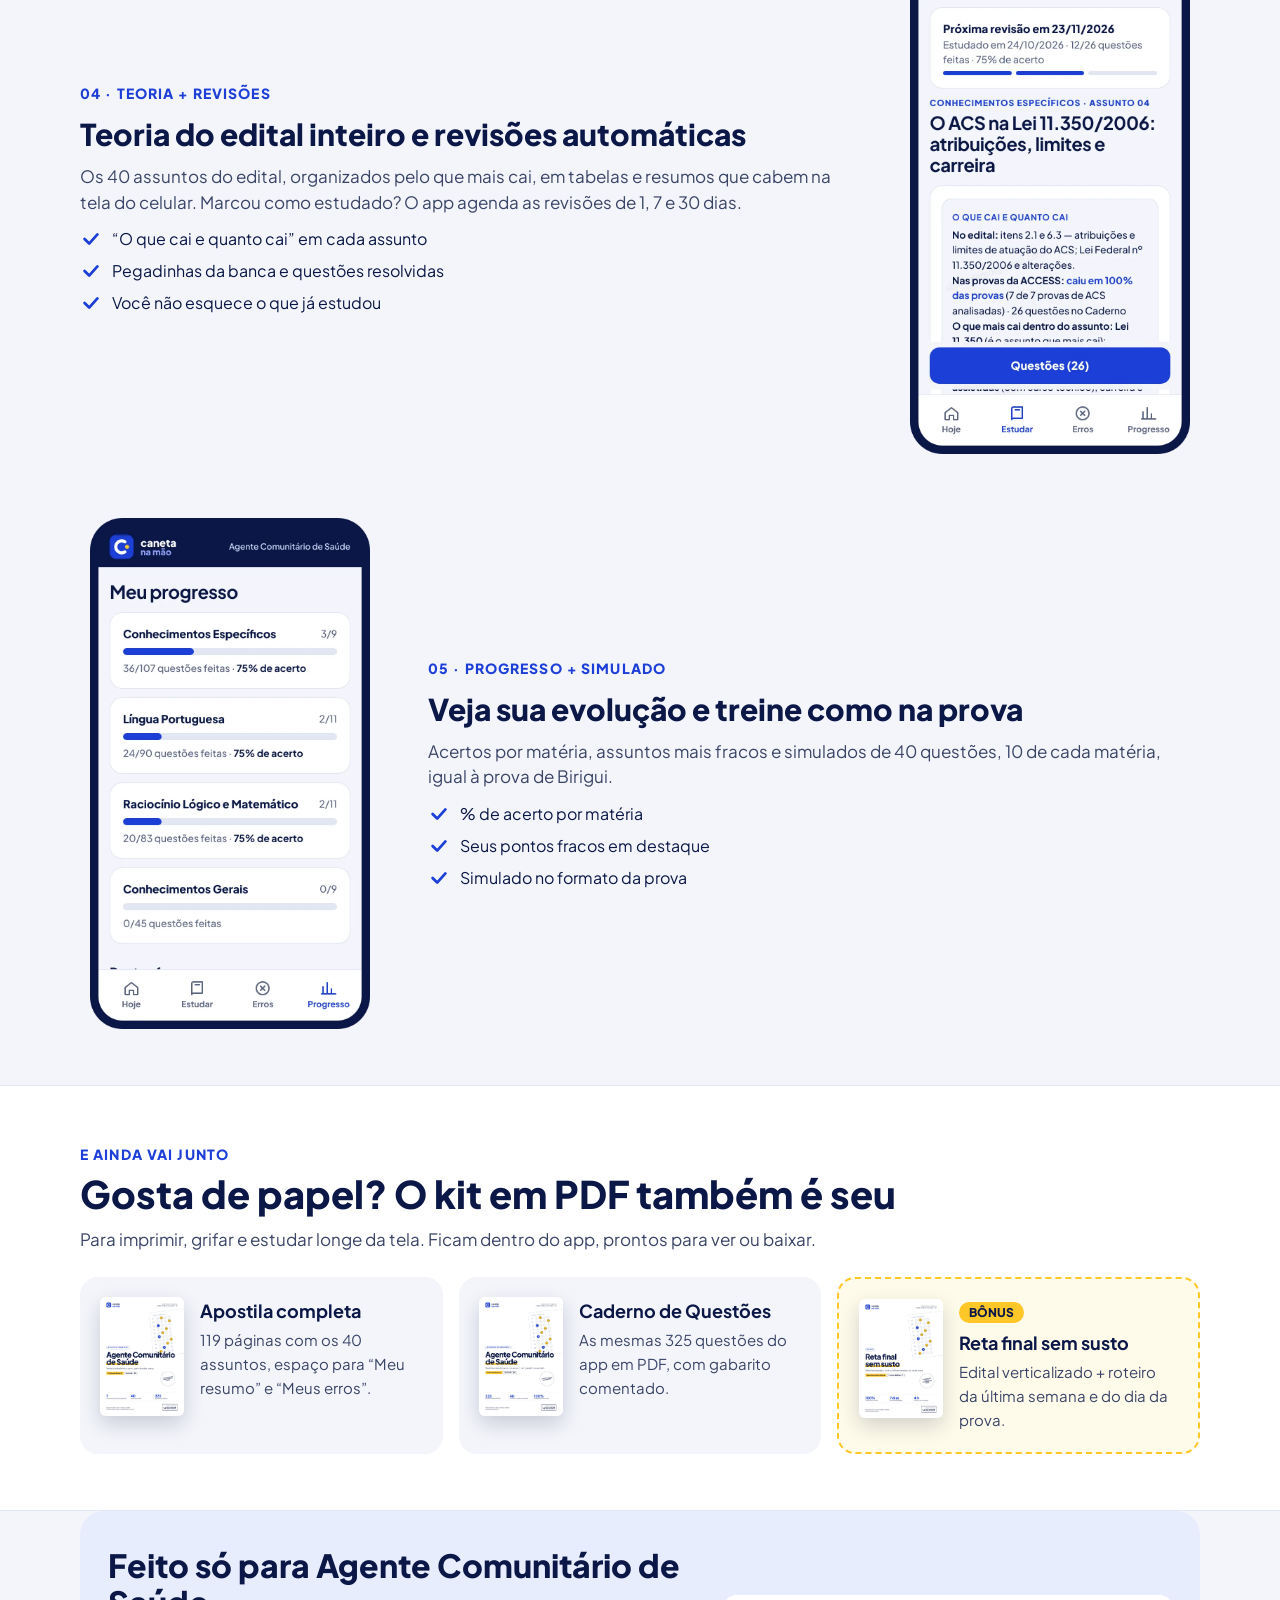
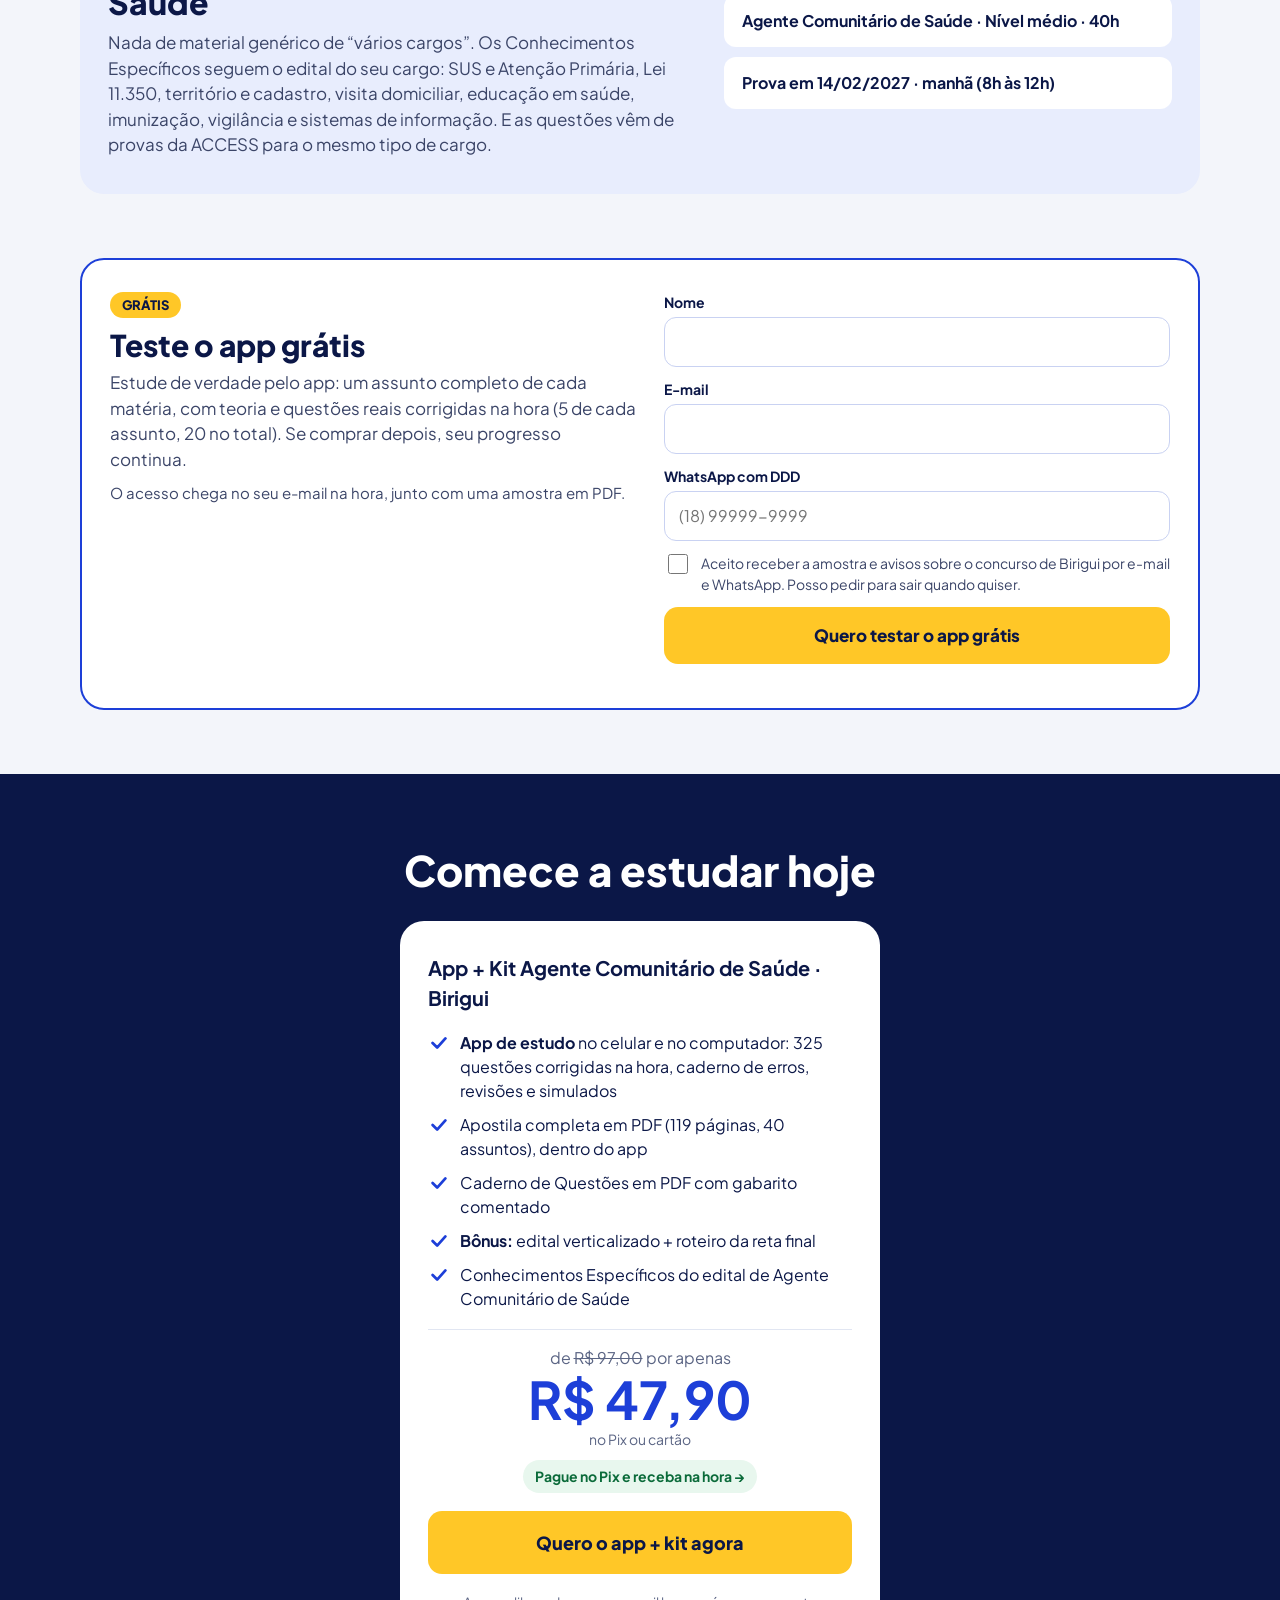
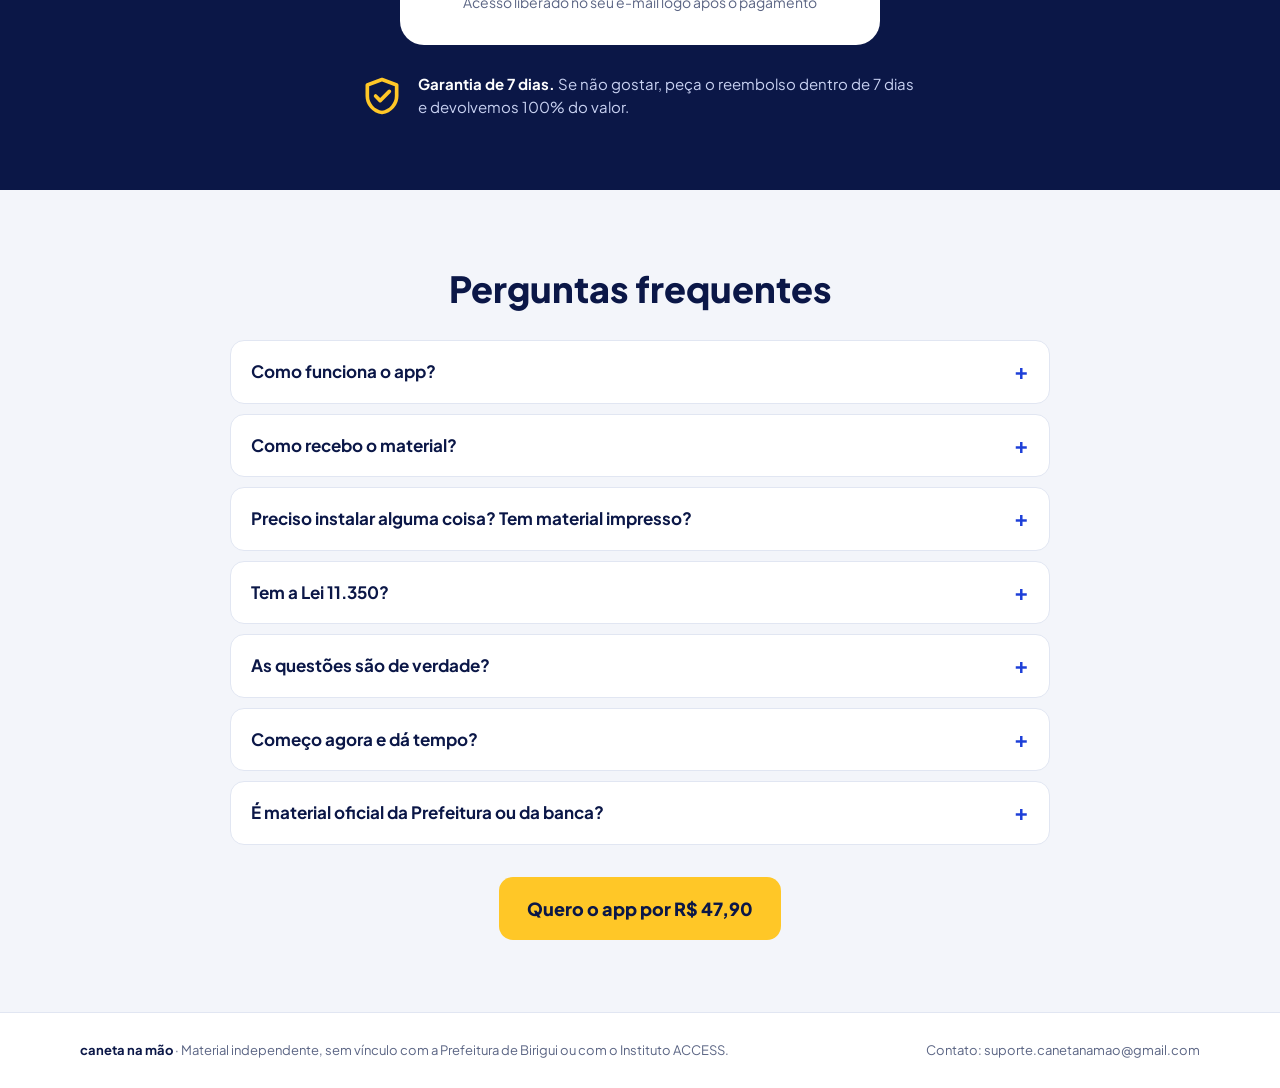
==== commit 9c53aef1: "Add files via upload" ====
--- a/agente-comunitario-de-saude/index.html
+++ b/agente-comunitario-de-saude/index.html
@@ -28,6 +28,14 @@
 .cta:hover{background:#FFD24D !important}
 </style>
 <style>html{scroll-behavior:smooth}img{max-width:100%;height:auto}</style>
+<!-- Meta Pixel + Microsoft Clarity -->
+<script>
+!function(f,b,e,v,n,t,s){if(f.fbq)return;n=f.fbq=function(){n.callMethod?n.callMethod.apply(n,arguments):n.queue.push(arguments)};if(!f._fbq)f._fbq=n;n.push=n;n.loaded=!0;n.version='2.0';n.queue=[];t=b.createElement(e);t.async=!0;t.src=v;s=b.getElementsByTagName(e)[0];s.parentNode.insertBefore(t,s)}(window,document,'script','https://connect.facebook.net/en_US/fbevents.js');
+fbq('init','1108989760824933');fbq('track','PageView');fbq('track','ViewContent',{content_name:'Agente Comunitario de Saude',content_category:'Kit concurso Birigui',value:47.90,currency:'BRL'});
+(function(c,l,a,r,i,t,y){c[a]=c[a]||function(){(c[a].q=c[a].q||[]).push(arguments)};t=l.createElement(r);t.async=1;t.src="https://www.clarity.ms/tag/"+i;y=l.getElementsByTagName(r)[0];y.parentNode.insertBefore(t,y)})(window,document,"clarity","script","z8wncffs0r");
+clarity('set','cargo','Agente Comunitario de Saude');
+</script>
+<noscript><img height="1" width="1" style="display:none" src="https://www.facebook.com/tr?id=1108989760824933&ev=PageView&noscript=1"/></noscript>
 </head>
 <body>
 <div style="font-family: 'Plus Jakarta Sans', system-ui, sans-serif; color: #0B1747; background: #F3F5FA; line-height: 1.5">
@@ -225,11 +233,11 @@
       if(!/^[^@\s]+@[^@\s]+\.[^@\s]+$/.test(d.email)){msg.textContent='Confira seu e-mail.';return;}
       if(d.whatsapp.replace(/\D/g,'').length<10){msg.textContent='Confira seu WhatsApp com DDD.';return;}
       if(!d.aceite){msg.textContent='Marque a caixinha de aceite para receber a amostra.';return;}
-      msg.textContent=''; b.disabled=true; b.textContent='Enviando...';
-      var libera=function(){ ls('cnm_lead','1'); f.style.display='none'; ok.hidden=false; ok.style.display='flex'; };
+      msg.textContent=''; b.disabled=true; b.textContent='⏳ Liberando seu acesso... aguarde'; msg.style.color='#5B6584'; msg.textContent='Leva uns 10 segundinhos. Não feche a página.';
+      var libera=function(){ try{fbq('track','Lead',{content_name:'teste gratis'})}catch(x){} try{clarity('event','teste_gratis')}catch(x){} ls('cnm_lead','1'); msg.textContent=''; msg.style.color=''; f.style.display='none'; ok.hidden=false; ok.style.display='flex'; };
       fetch('https://entrega-caneta.vercel.app/api/lead',{method:'POST',headers:{'Content-Type':'application/json'},body:JSON.stringify(d)})
         .then(function(r){return r.json().then(function(j){return {s:r.status,j:j};});})
-        .then(function(x){ if(x.s>=400){msg.textContent=x.j.msg||'Confira seus dados.'; b.disabled=false; b.textContent='Quero testar o app grátis';} else libera(); })
+        .then(function(x){ if(x.s>=400){msg.style.color=''; msg.textContent=x.j.msg||'Confira seus dados.'; b.disabled=false; b.textContent='Quero testar o app grátis';} else libera(); })
         .catch(libera);
     });
   });
@@ -253,7 +261,7 @@
 <span style="color: #5B6584">de <s>R$ 97,00</s> por apenas</span>
 <b style="font-size: 52px; line-height: 1.05; color: #1D3FD8">R$ 47,90</b>
 <span style="color: #5B6584; font-size: 14px">no Pix ou cartão</span>
-<span style="background: #E8F7EE; color: #0B6B3A; font-weight: 700; font-size: 14px; padding: 6px 12px; border-radius: 999px; margin-top: 8px">Pague no Pix e receba na hora</span>
+<a href="https://lastlink.com/p/C16276AD8/checkout-payment/" style="background: #E8F7EE; color: #0B6B3A; font-weight: 700; font-size: 14px; padding: 6px 12px; border-radius: 999px; margin-top: 8px; text-decoration: none">Pague no Pix e receba na hora →</a>
 </div>
 <a href="https://lastlink.com/p/C16276AD8/checkout-payment/" class="cta" style="background: #FFC727; color: #0B1747; font-weight: 800; text-decoration: none; padding: 18px 24px; border-radius: 14px; font-size: 18px; text-align: center; min-height: 44px; box-sizing: border-box">Quero o app + kit agora</a>
 <span style="text-align: center; font-size: 14px; color: #5B6584">Acesso liberado no seu e-mail logo após o pagamento</span>
@@ -291,5 +299,9 @@
 </div>
 
 </div>
+<script>
+document.addEventListener('click',function(e){var a=e.target.closest&&e.target.closest('a[href*="lastlink.com"]');if(!a)return;
+try{fbq('track','InitiateCheckout',{value:47.90,currency:'BRL'})}catch(x){}try{clarity('event','clicou_comprar')}catch(x){}},true);
+</script>
 </body>
 </html>
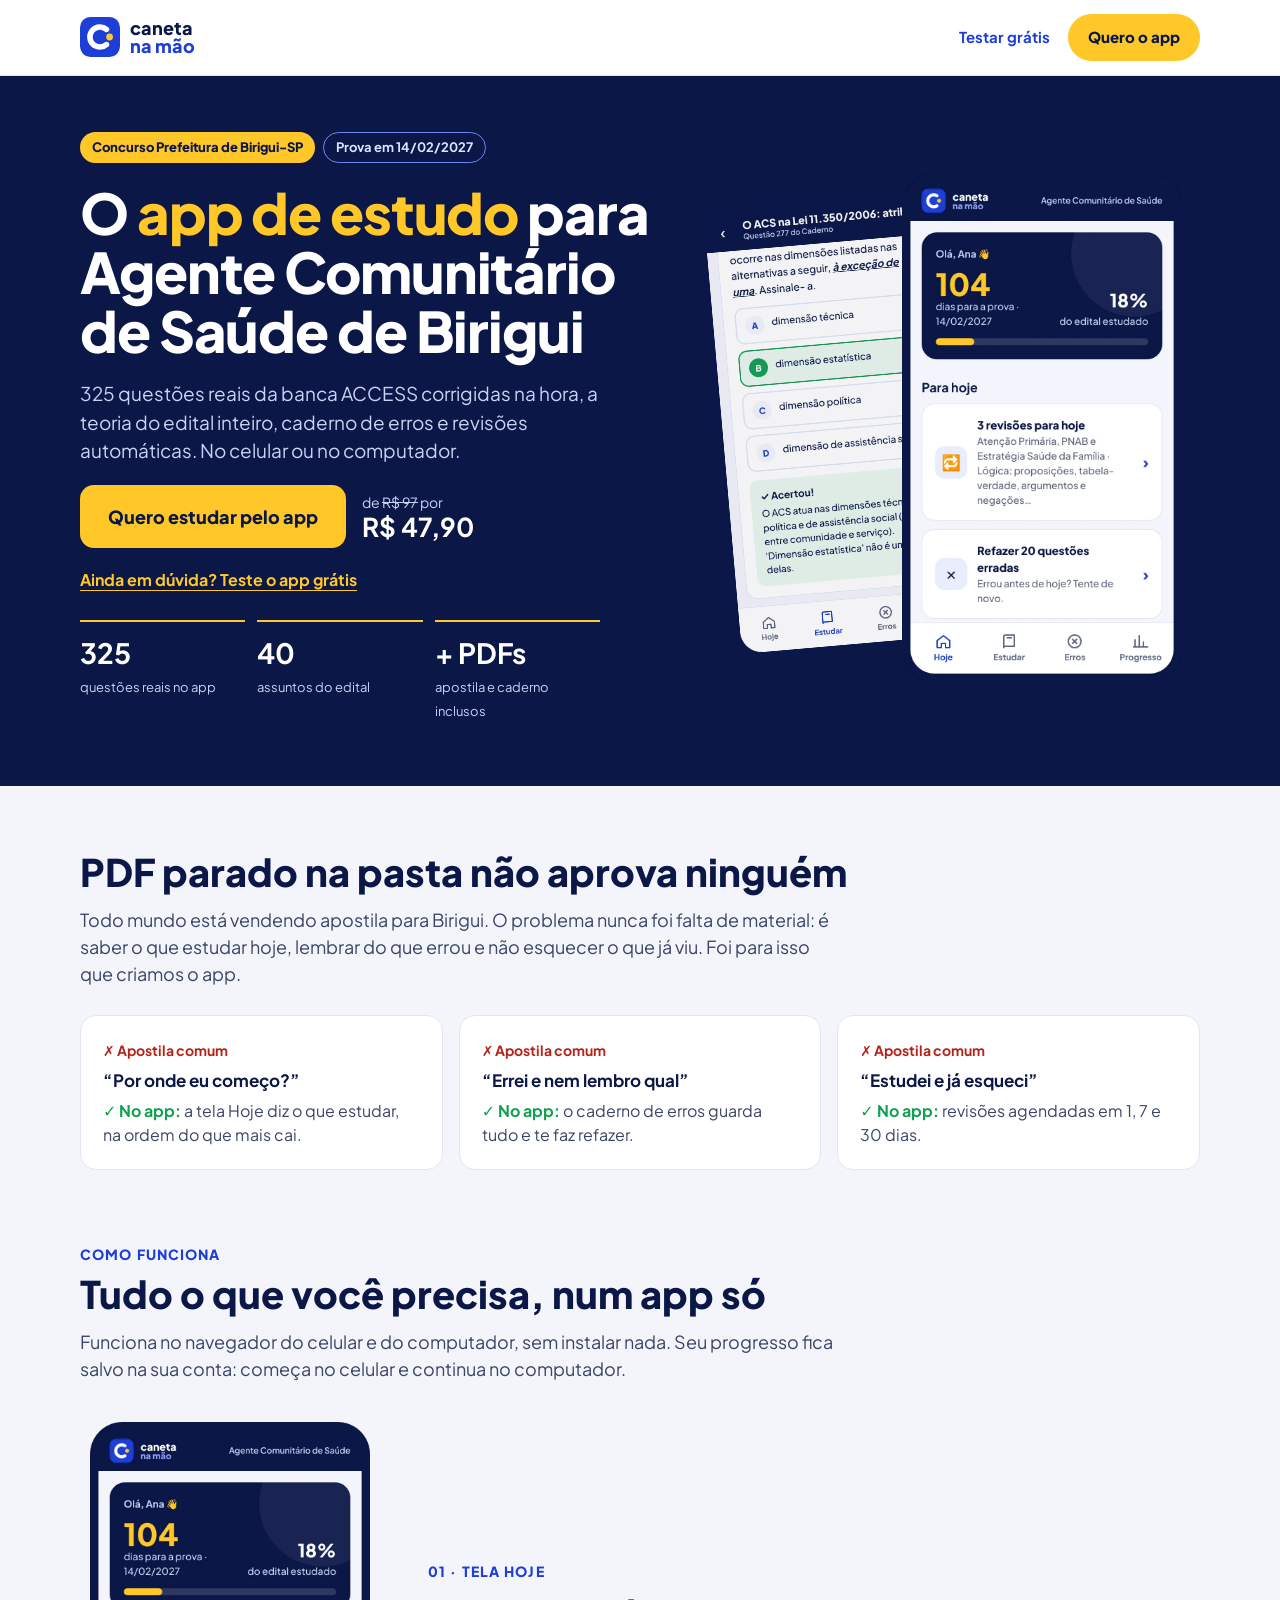
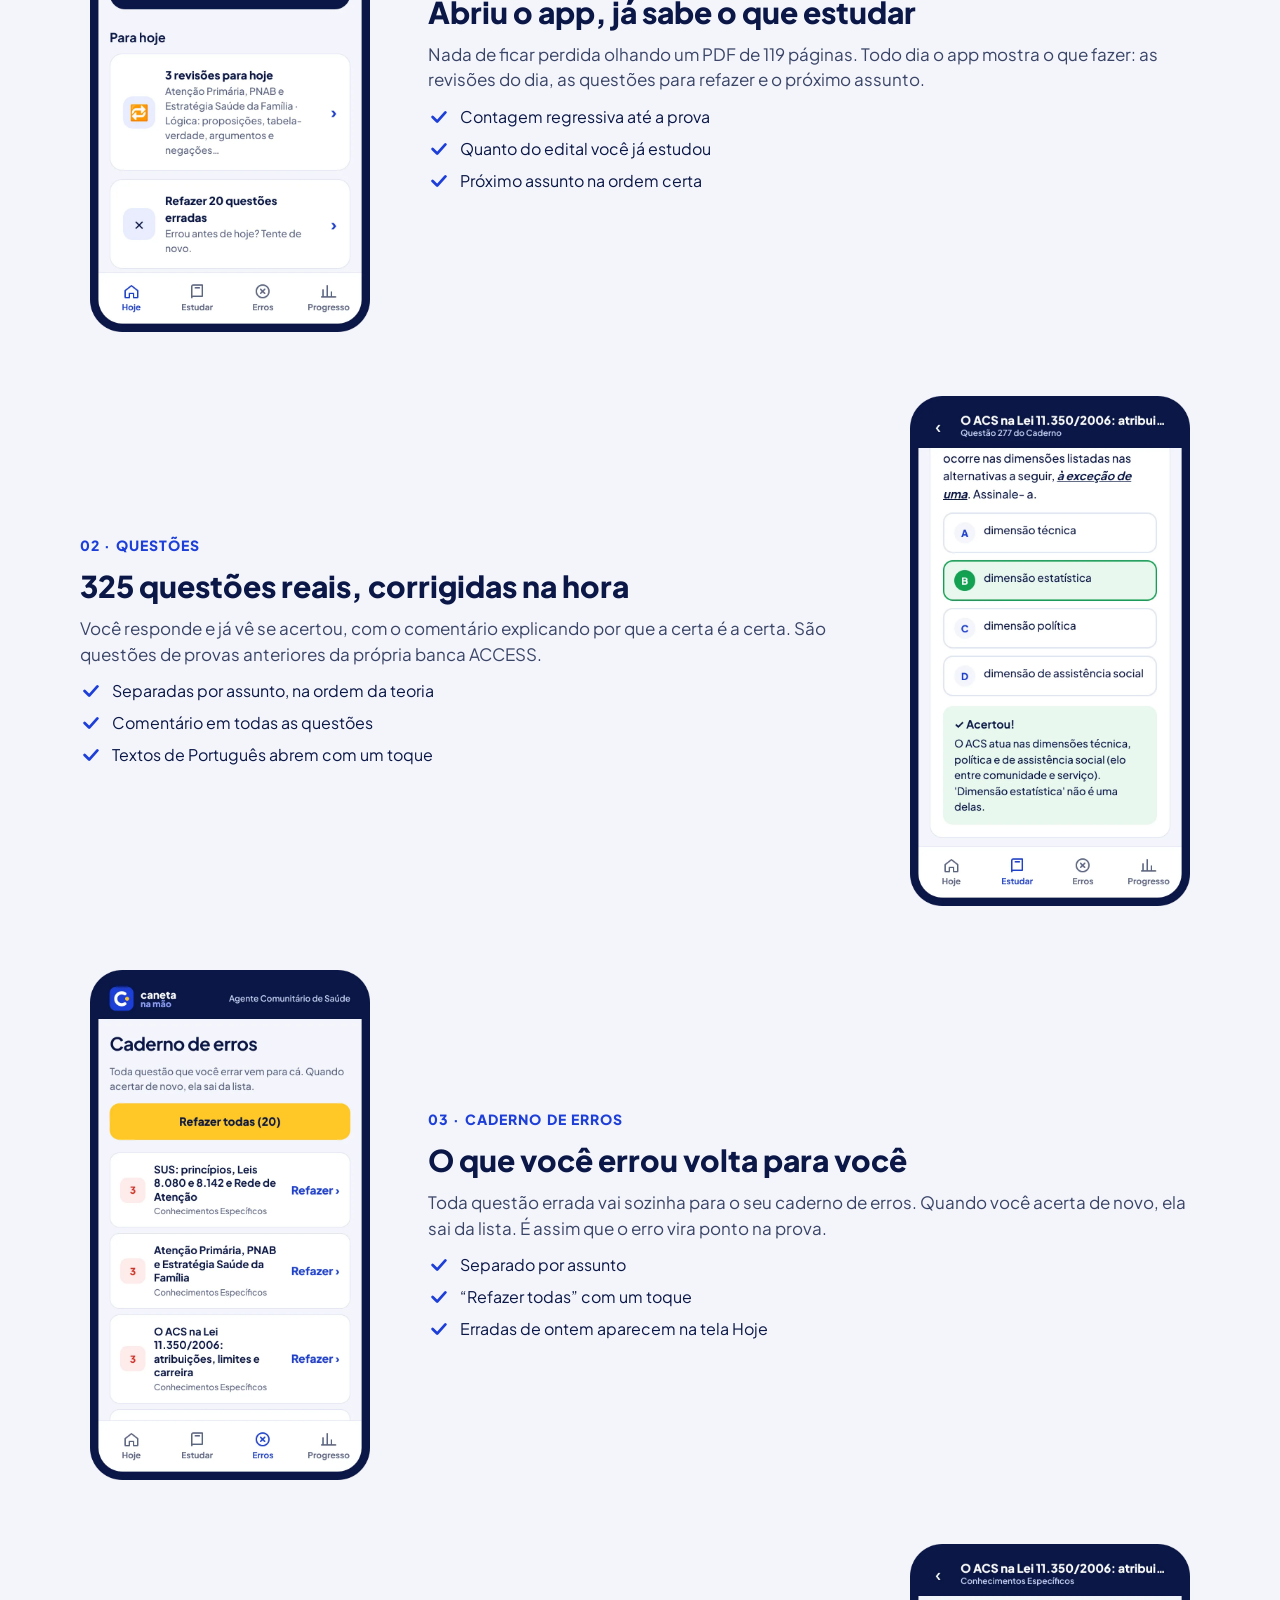
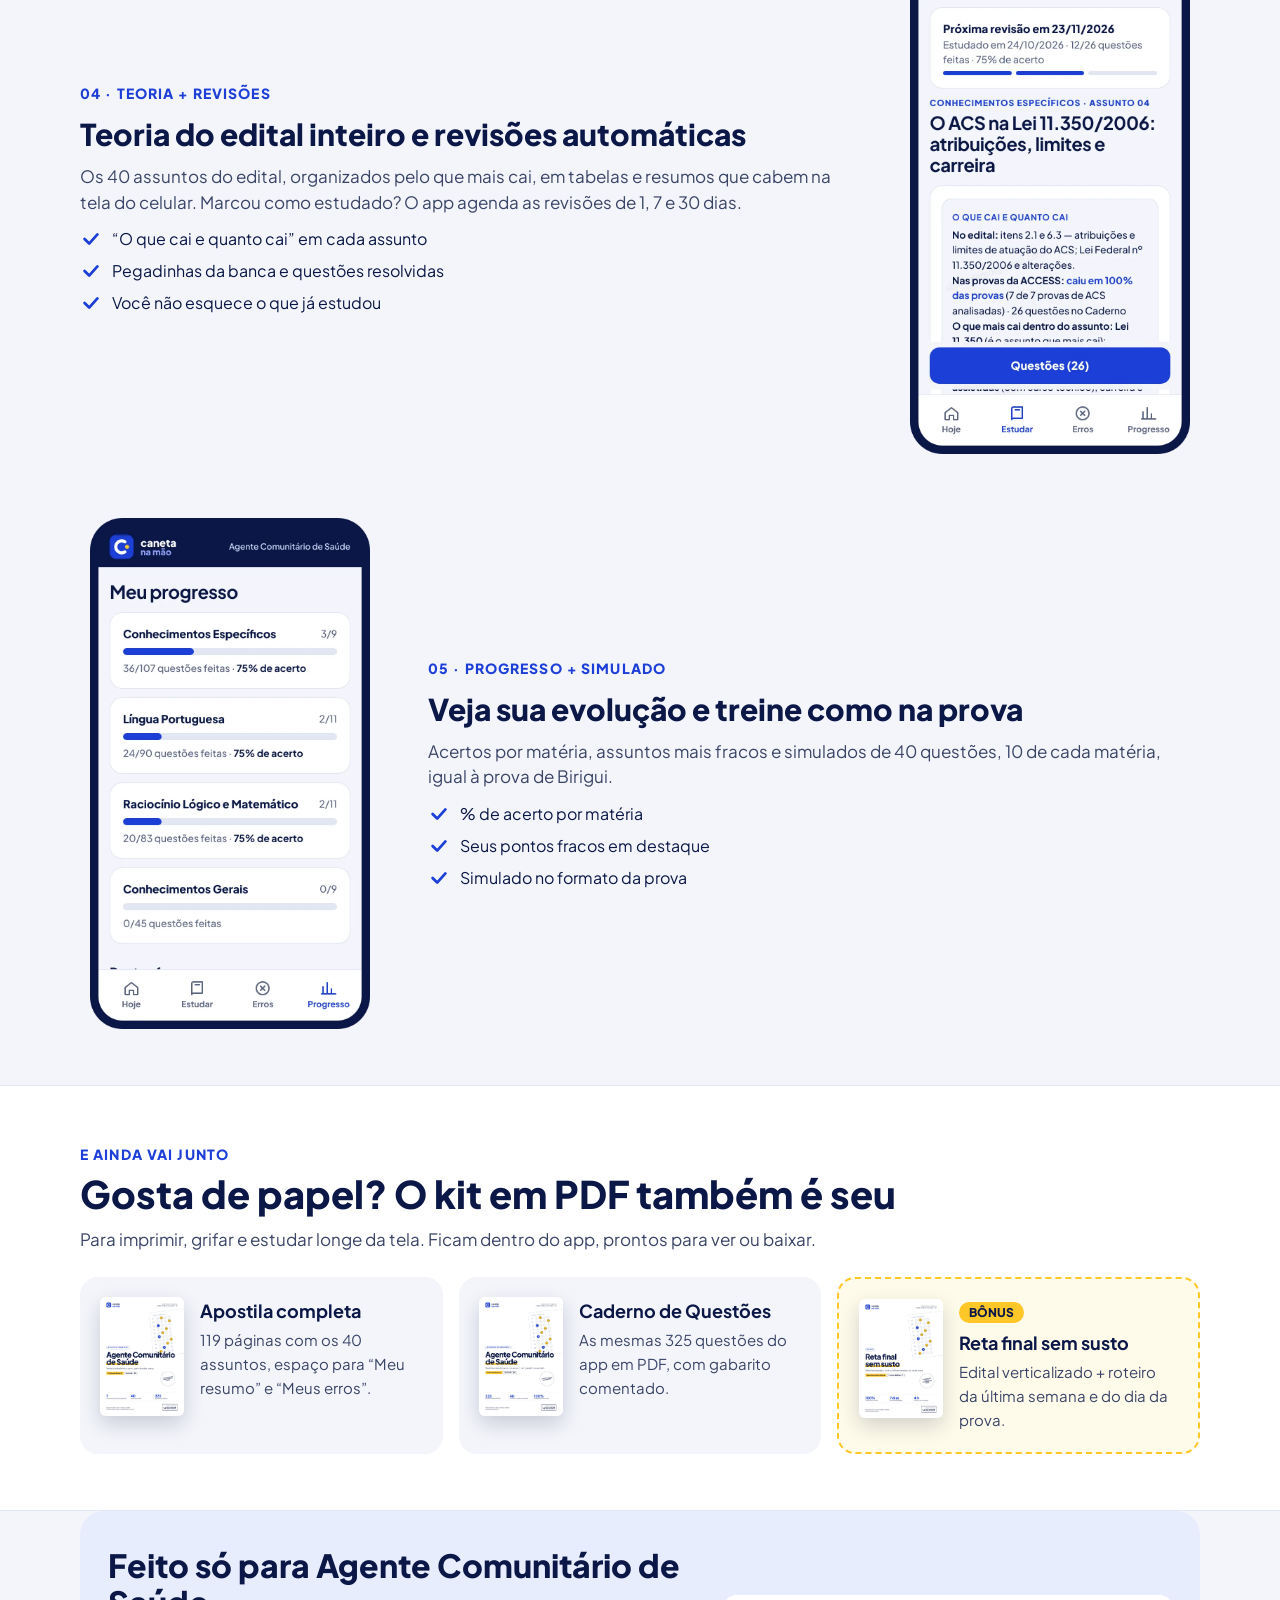
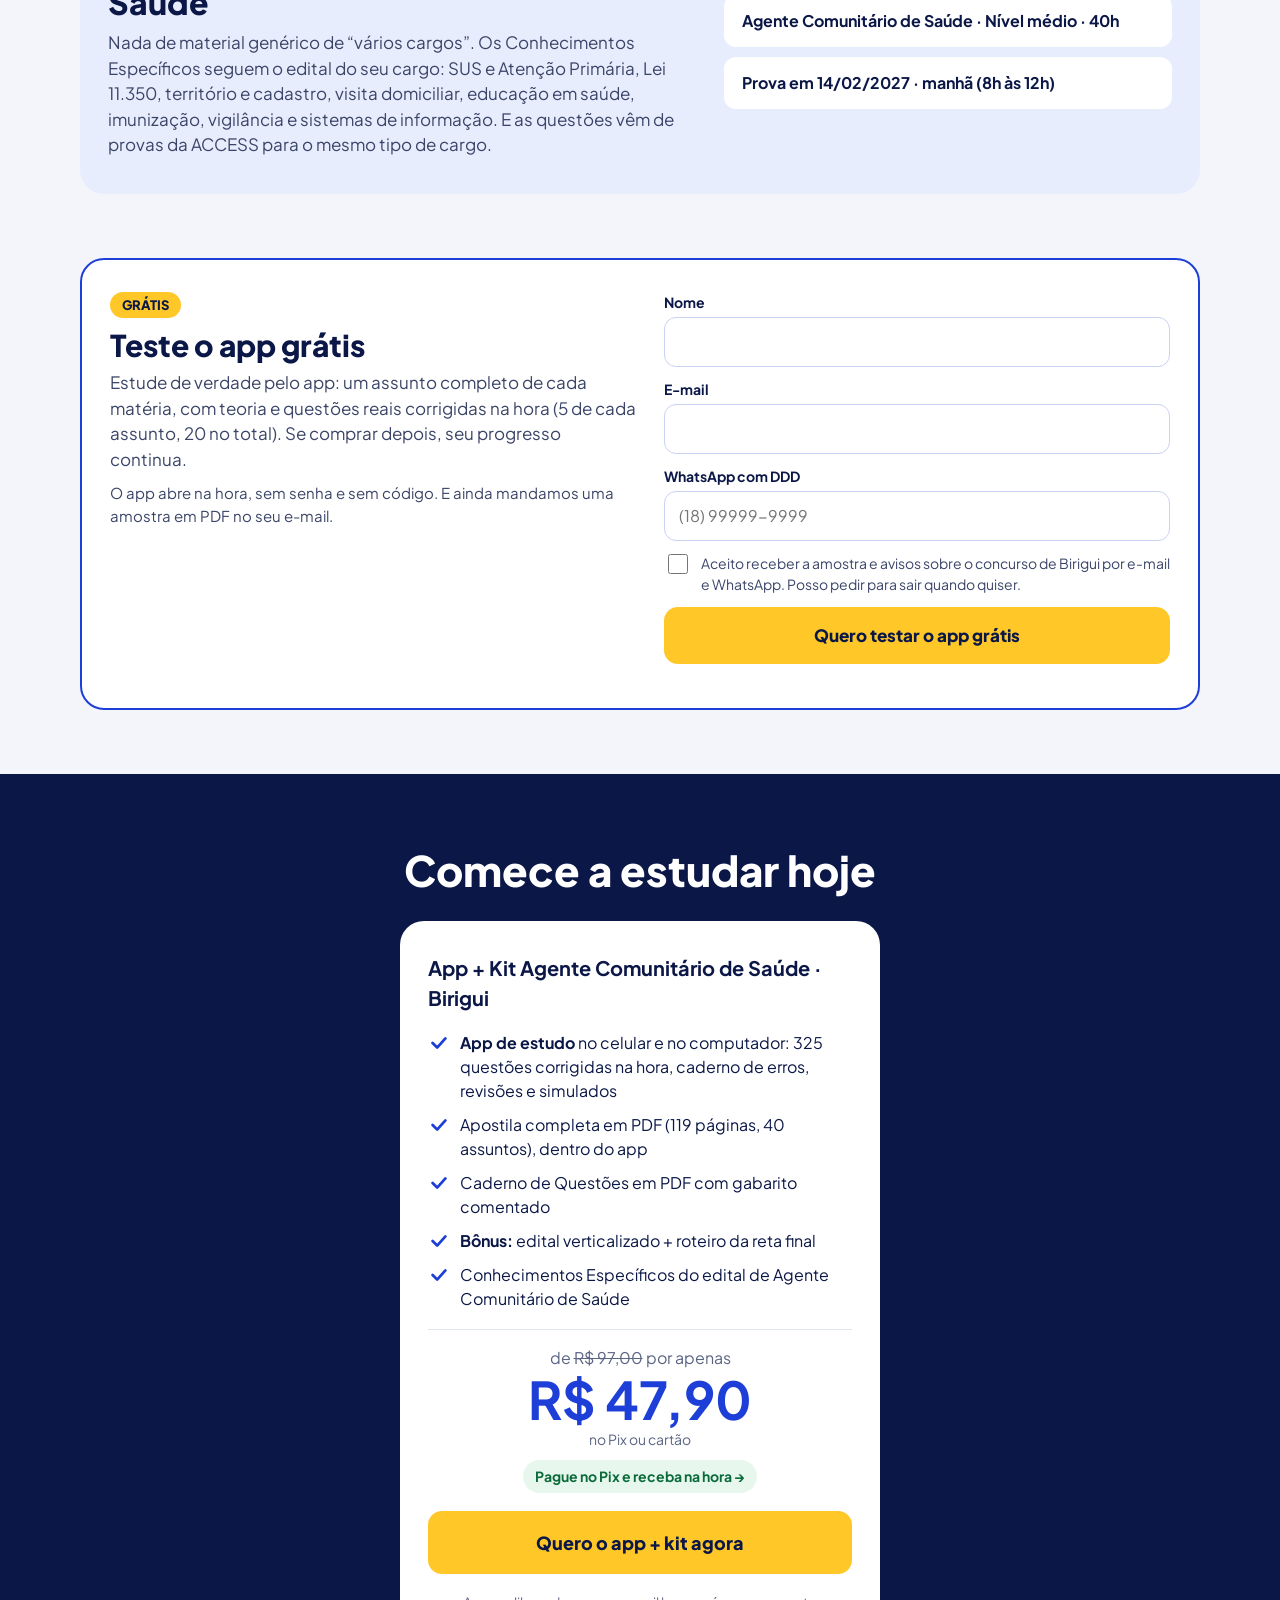
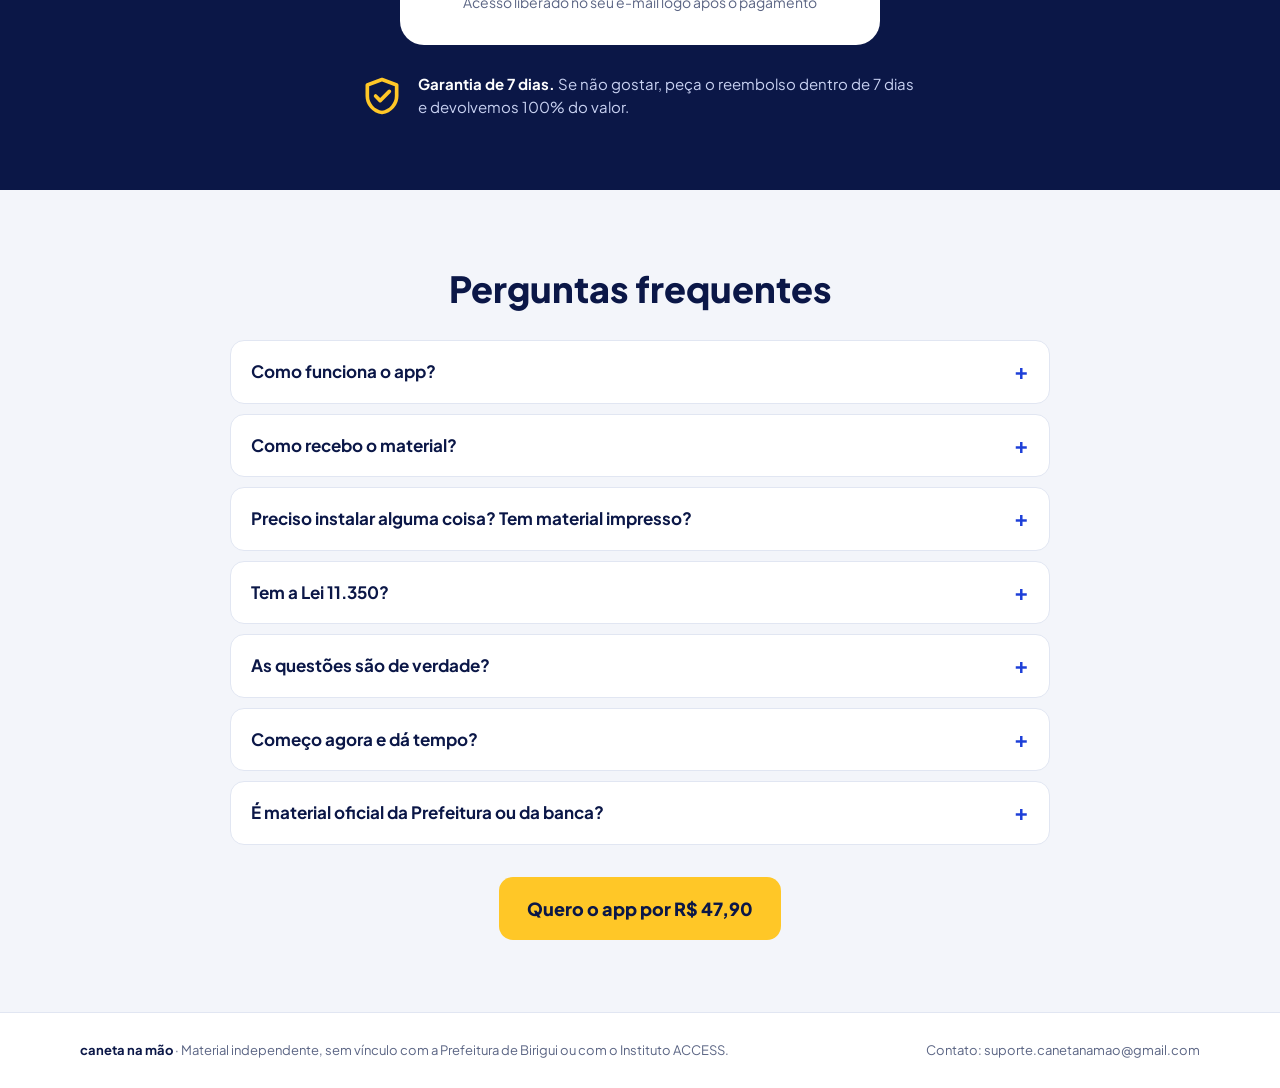
==== commit 7b8eeb60: "Add files via upload" ====
--- a/agente-comunitario-de-saude/index.html
+++ b/agente-comunitario-de-saude/index.html
@@ -168,7 +168,7 @@
 <span style="background: #FFC727; font-weight: 800; font-size: 13px; padding: 5px 12px; border-radius: 999px">GRÁTIS</span>
 <h2 style="margin: 12px 0 8px; font-size: clamp(22px, 2.8vw, 30px); font-weight: 800; line-height: 1.15">Teste o app grátis</h2>
 <p style="margin: 0 0 10px; color: #3B4568; font-size: 17px">Estude de verdade pelo app: um assunto completo de cada matéria, com teoria e questões reais corrigidas na hora (5 de cada assunto, 20 no total). Se comprar depois, seu progresso continua.</p>
-<p style="margin: 0; color: #3B4568; font-size: 15px">O acesso chega no seu e-mail na hora, junto com uma amostra em PDF.</p>
+<p style="margin: 0; color: #3B4568; font-size: 15px">O app abre na hora, sem senha e sem código. E ainda mandamos uma amostra em PDF no seu e-mail.</p>
 </div>
 <form class="form-amostra" style="flex: 1 1 340px; min-width: 0; display: flex; flex-direction: column; gap: 12px" novalidate>
 <label style="display: flex; flex-direction: column; gap: 4px; font-weight: 700; font-size: 14px">Nome<input name="nome" required autocomplete="name" style="font: inherit; font-weight: 400; font-size: 16px; padding: 12px 14px; border: 1.5px solid #C9D2F2; border-radius: 12px"></label>
@@ -181,8 +181,8 @@
 </form>
 <div class="amostra-ok" hidden style="flex: 1 1 340px; min-width: 0; background: #E8EDFD; border-radius: 16px; padding: 24px; flex-direction: column; gap: 12px">
 <b style="font-size: 20px">Pronto! Seu teste grátis do app está liberado.</b>
-<span style="color: #3B4568">Abra o app e entre com o mesmo e-mail: você recebe um código de acesso. Se o e-mail não aparecer, veja no spam ou em promoções.</span>
-<a href="/app/" target="_blank" rel="noopener" style="background: #1D3FD8; color: #FFFFFF; font-weight: 800; text-decoration: none; padding: 14px 22px; border-radius: 14px; text-align: center">Abrir o app agora</a>
+<span style="color: #3B4568">Se o app não abriu sozinho, toque no botão abaixo.</span>
+<a href="/app/?teste=acs" style="background: #1D3FD8; color: #FFFFFF; font-weight: 800; text-decoration: none; padding: 14px 22px; border-radius: 14px; text-align: center">Abrir o app agora</a>
 <a href="amostra-gratis-agente-comunitario-de-saude.pdf" target="_blank" rel="noopener" style="color: #1D3FD8; font-weight: 700; text-align: center; font-size: 15px">ou baixar a amostra em PDF</a>
 </div>
 </div>
@@ -205,8 +205,8 @@
 </form>
 <div class="amostra-ok" hidden style="background: #E8EDFD; border-radius: 16px; padding: 20px; flex-direction: column; gap: 12px">
 <b style="font-size: 20px">Pronto! Seu teste grátis do app está liberado.</b>
-<span style="color: #3B4568">Abra o app e entre com o mesmo e-mail: você recebe um código de acesso. Se o e-mail não aparecer, veja no spam ou em promoções.</span>
-<a href="/app/" target="_blank" rel="noopener" style="background: #1D3FD8; color: #FFFFFF; font-weight: 800; text-decoration: none; padding: 14px 22px; border-radius: 14px; text-align: center">Abrir o app agora</a>
+<span style="color: #3B4568">Se o app não abriu sozinho, toque no botão abaixo.</span>
+<a href="/app/?teste=acs" style="background: #1D3FD8; color: #FFFFFF; font-weight: 800; text-decoration: none; padding: 14px 22px; border-radius: 14px; text-align: center">Abrir o app agora</a>
 <a href="amostra-gratis-agente-comunitario-de-saude.pdf" target="_blank" rel="noopener" style="color: #1D3FD8; font-weight: 700; text-align: center; font-size: 15px">ou baixar a amostra em PDF</a>
 </div>
 </div>
@@ -233,12 +233,12 @@
       if(!/^[^@\s]+@[^@\s]+\.[^@\s]+$/.test(d.email)){msg.textContent='Confira seu e-mail.';return;}
       if(d.whatsapp.replace(/\D/g,'').length<10){msg.textContent='Confira seu WhatsApp com DDD.';return;}
       if(!d.aceite){msg.textContent='Marque a caixinha de aceite para receber a amostra.';return;}
-      msg.textContent=''; b.disabled=true; b.textContent='⏳ Liberando seu acesso... aguarde'; msg.style.color='#5B6584'; msg.textContent='Leva uns 10 segundinhos. Não feche a página.';
-      var libera=function(){ try{fbq('track','Lead',{content_name:'teste gratis'})}catch(x){} try{clarity('event','teste_gratis')}catch(x){} ls('cnm_lead','1'); msg.textContent=''; msg.style.color=''; f.style.display='none'; ok.hidden=false; ok.style.display='flex'; };
-      fetch('https://entrega-caneta.vercel.app/api/lead',{method:'POST',headers:{'Content-Type':'application/json'},body:JSON.stringify(d)})
-        .then(function(r){return r.json().then(function(j){return {s:r.status,j:j};});})
-        .then(function(x){ if(x.s>=400){msg.style.color=''; msg.textContent=x.j.msg||'Confira seus dados.'; b.disabled=false; b.textContent='Quero testar o app grátis';} else libera(); })
-        .catch(libera);
+      msg.textContent=''; b.disabled=true; b.textContent='⏳ Abrindo o app...';
+      try{fbq('track','Lead',{content_name:'teste gratis'})}catch(x){} try{clarity('event','teste_gratis')}catch(x){}
+      ls('cnm_lead','1'); ls('cnm_guest','acs'); ls('cnm_cargo','acs'); if(!ls('cnm_nome')) ls('cnm_nome', d.nome);
+      try{ fetch('https://entrega-caneta.vercel.app/api/lead',{method:'POST',keepalive:true,headers:{'Content-Type':'application/json'},body:JSON.stringify(d)}).catch(function(){}); }catch(x){}
+      var abre=function(){ f.style.display='none'; ok.hidden=false; ok.style.display='flex'; location.href='/app/?teste=acs&n='+encodeURIComponent(d.nome.split(' ')[0]); };
+      setTimeout(abre, 700);
     });
   });
 })();
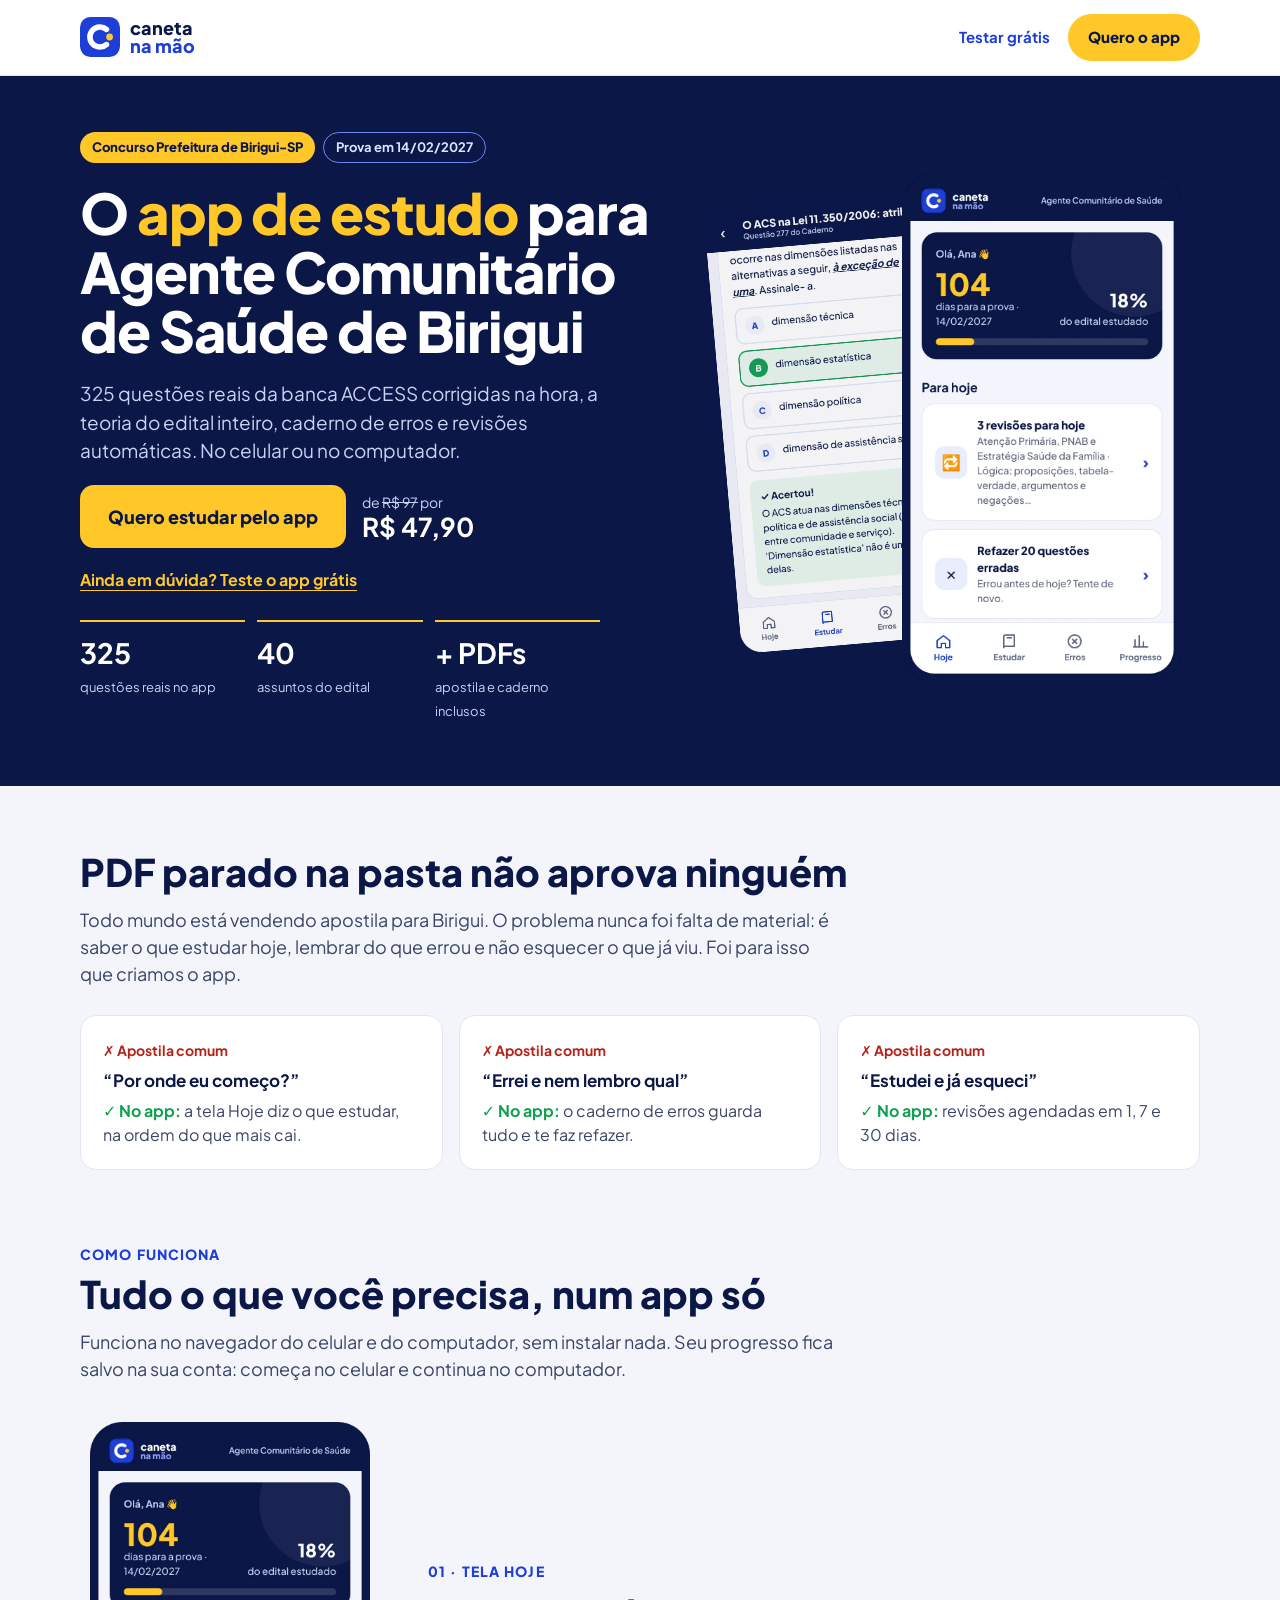
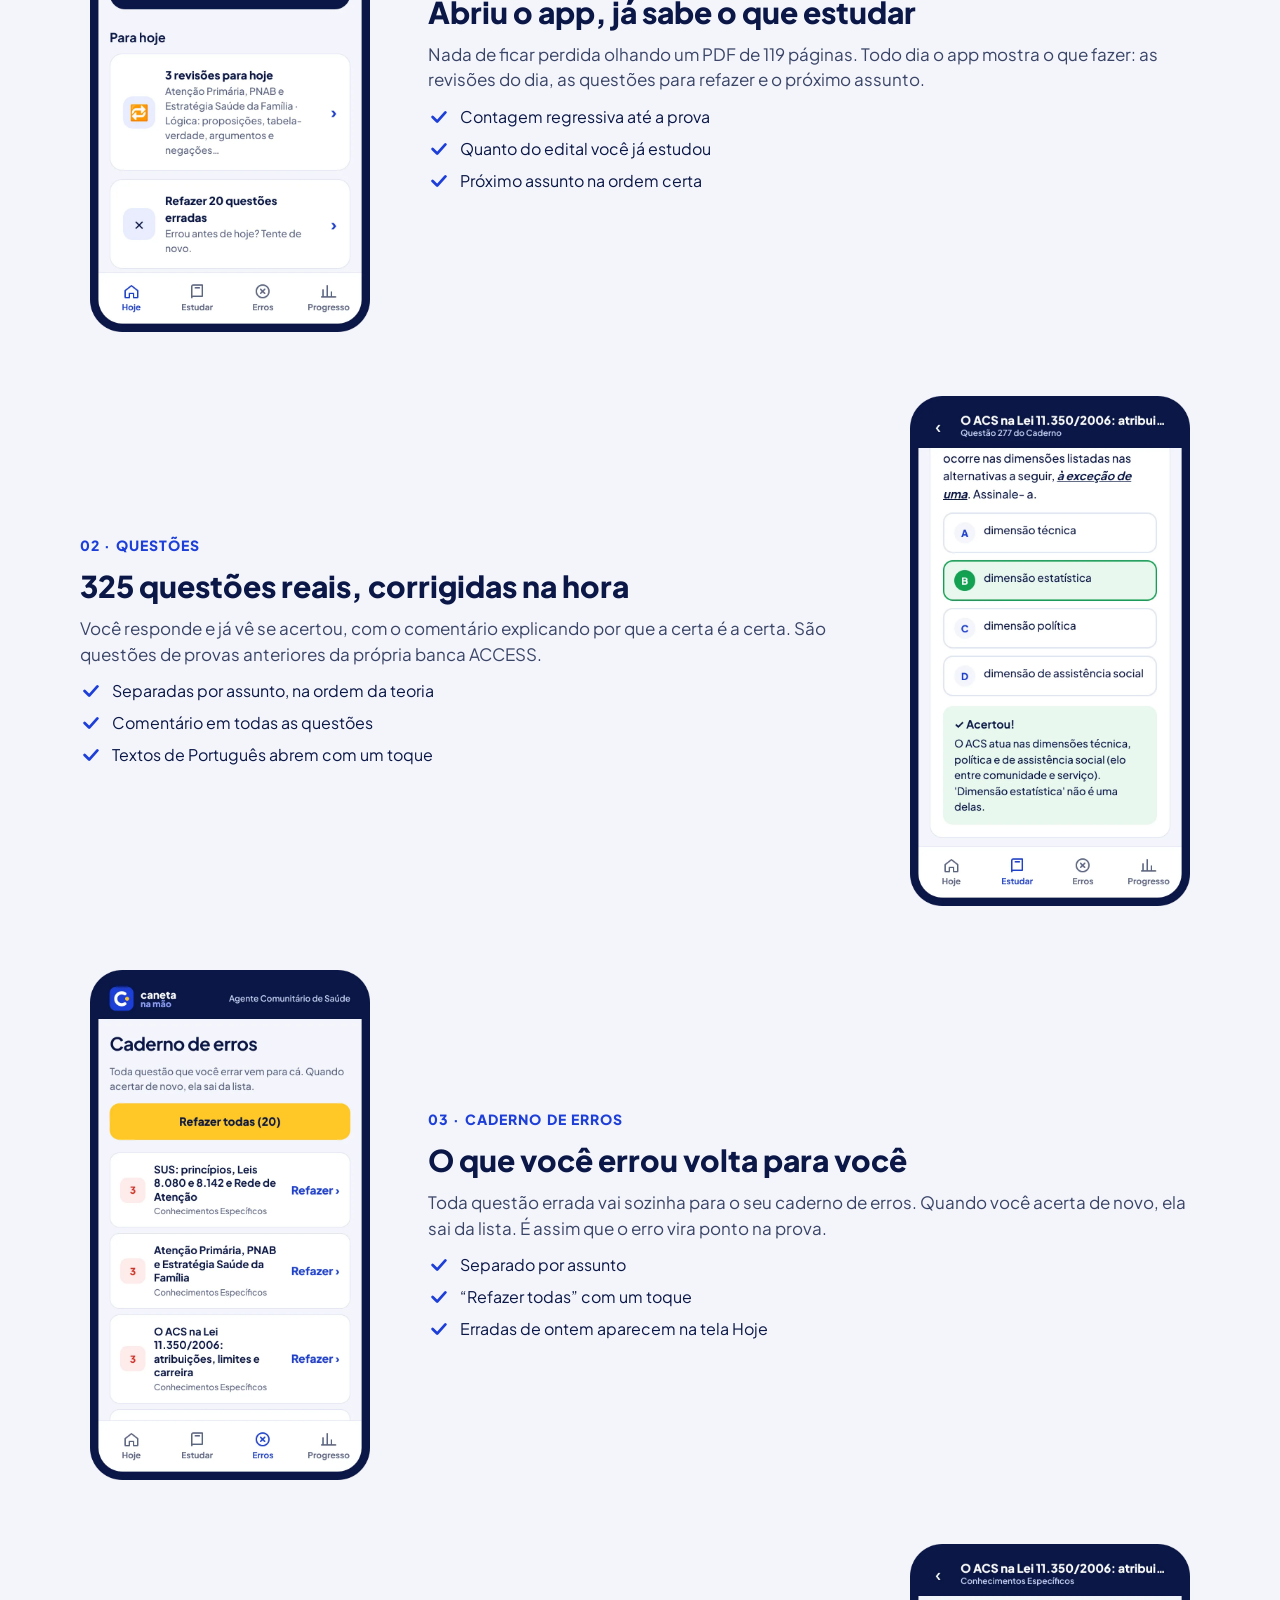
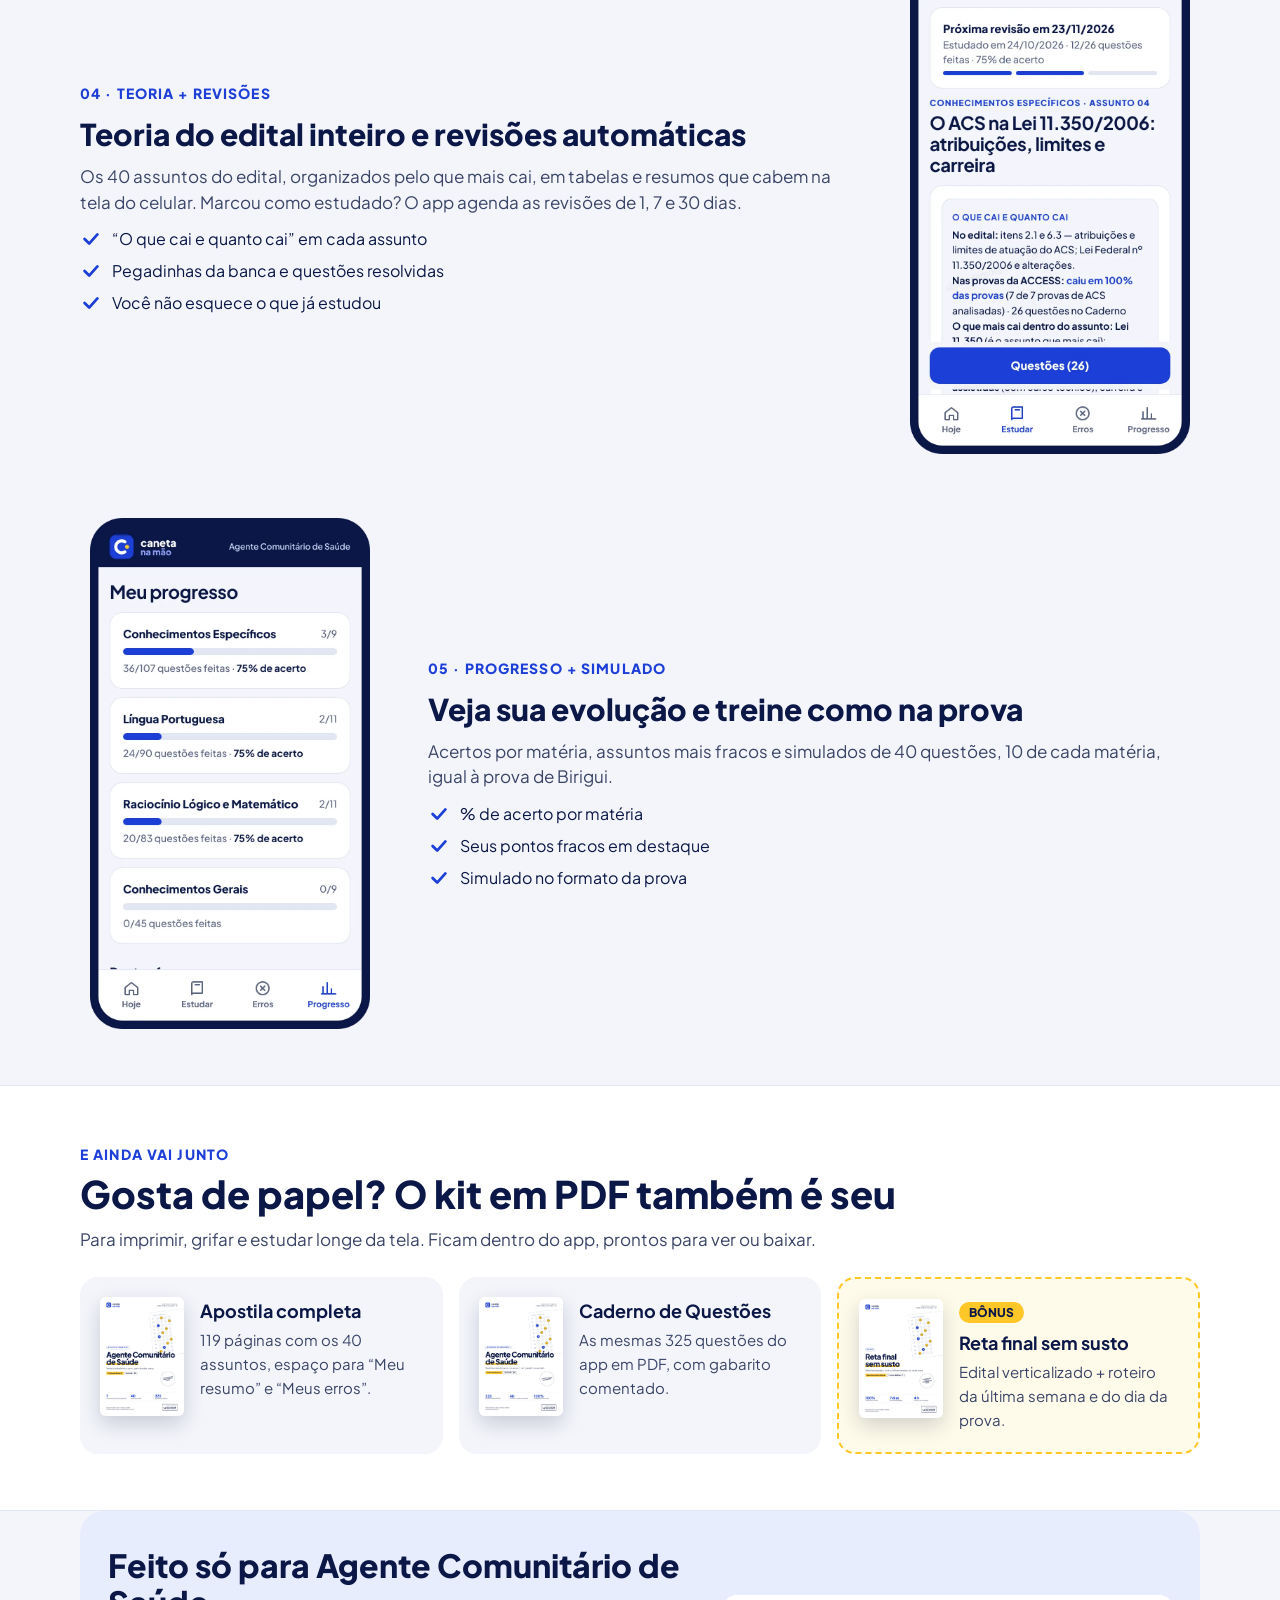
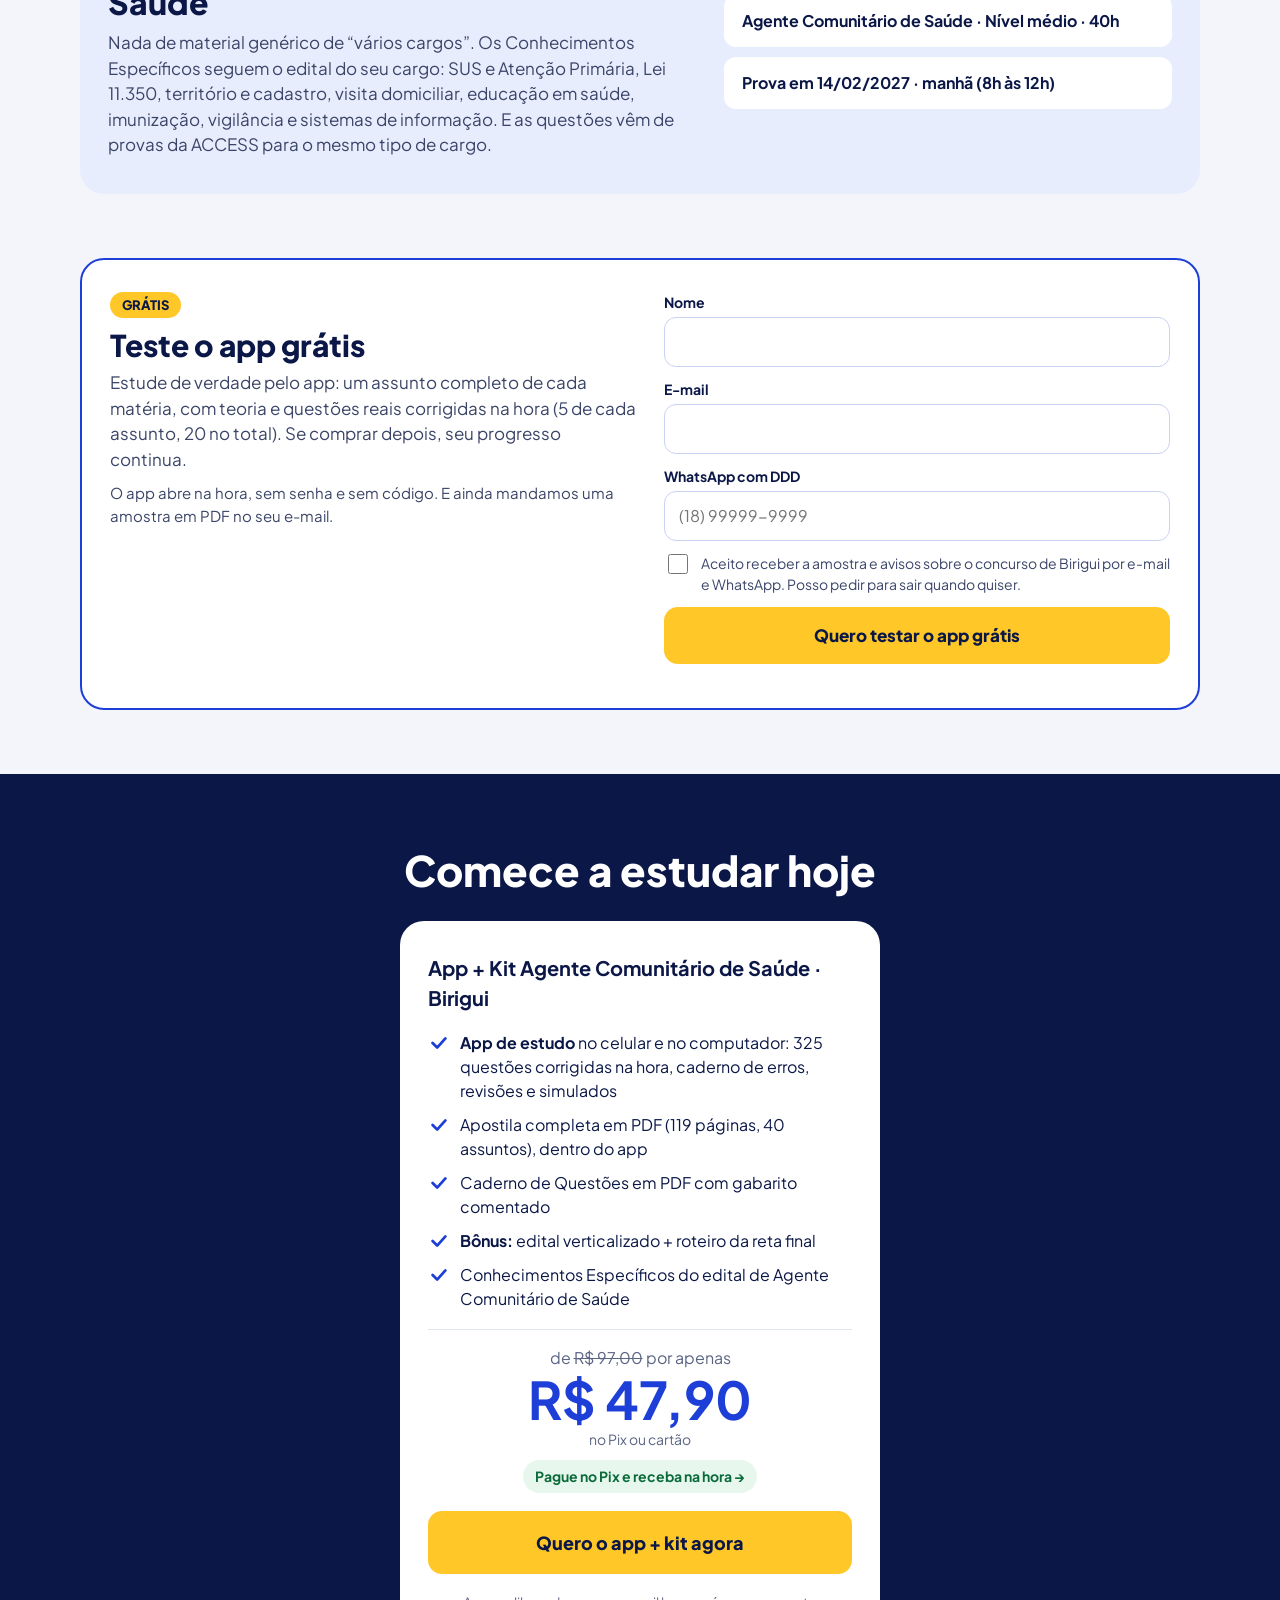
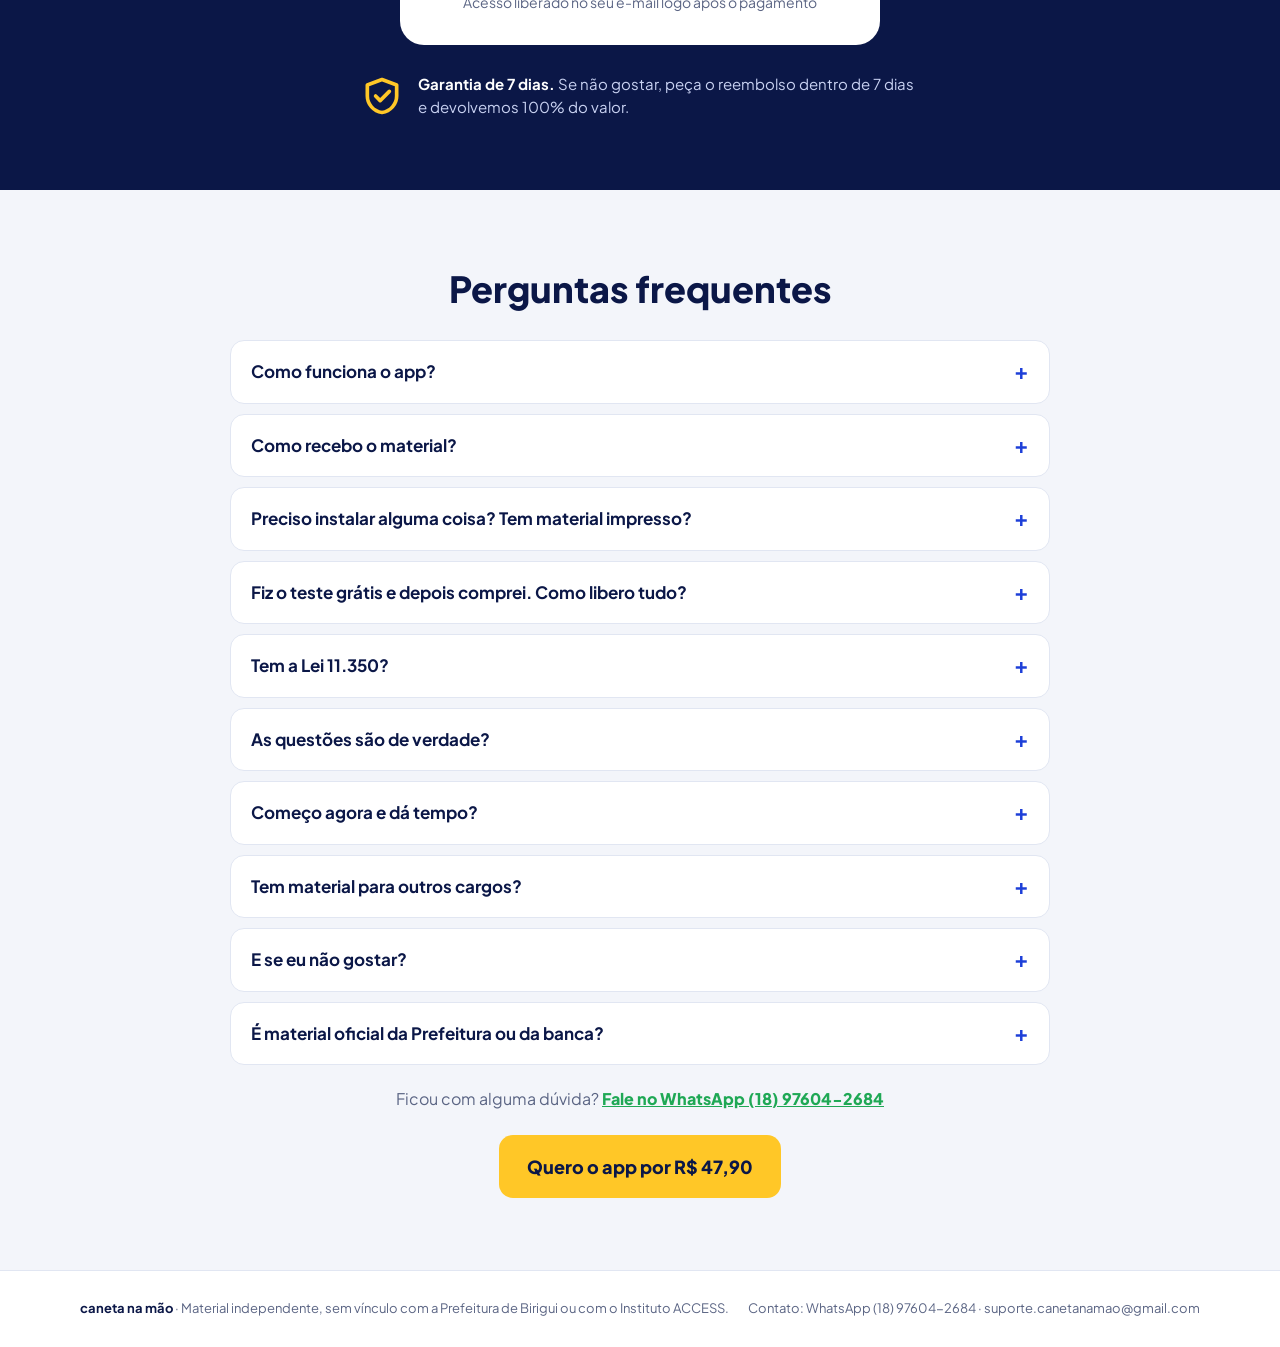
==== commit ec86b760: "Duvidas comuns: acesso por CPF e Ja comprei (agente-comunitario-de-saude)" ====
--- a/agente-comunitario-de-saude/index.html
+++ b/agente-comunitario-de-saude/index.html
@@ -212,6 +212,7 @@
 </div>
 </div>
 <script>
+function sugereEmail(e){  e=(e||"").trim().toLowerCase(); var m=e.match(/^([^@\s]+)@([^@\s]+)$/); if(!m) return "";  var u=m[1], d=m[2];  var OK=["gmail.com","hotmail.com","hotmail.com.br","outlook.com","outlook.com.br","live.com","yahoo.com","yahoo.com.br","icloud.com","bol.com.br","uol.com.br","terra.com.br","msn.com"];  if(OK.indexOf(d)>=0) return "";  var FIX={"gmail.com.br":"gmail.com","gmail.br":"gmail.com","gmail":"gmail.com","hotmail":"hotmail.com","hotmail.br":"hotmail.com","outlook":"outlook.com","yahoo":"yahoo.com.br","icloud":"icloud.com","icloud.com.br":"icloud.com"};  if(FIX[d]) return u+"@"+FIX[d];  function lev(a,b){var p=[],i,j;for(j=0;j<=b.length;j++)p[j]=j;for(i=1;i<=a.length;i++){var q=[i];for(j=1;j<=b.length;j++)q[j]=Math.min(p[j]+1,q[j-1]+1,p[j-1]+(a[i-1]==b[j-1]?0:1));p=q;}return p[b.length];}  var best="",bd=9;  OK.forEach(function(k){var x=lev(d,k);if(x<bd){bd=x;best=k;}});  if(bd>0&&bd<=2) return u+"@"+best;  return "";}
 (function(){
   function ls(k,v){try{if(v===undefined)return localStorage.getItem(k);localStorage.setItem(k,v);}catch(e){return null;}}
   function ss(k,v){try{if(v===undefined)return sessionStorage.getItem(k);sessionStorage.setItem(k,v);}catch(e){return null;}}
@@ -230,7 +231,7 @@
       ev.preventDefault();
       var d={nome:f.nome.value.trim(), email:f.email.value.trim(), whatsapp:f.whatsapp.value, aceite:f.aceite.checked, site:f.site.value, cargo:'acs'};
       if(!d.nome){msg.textContent='Digite seu nome.';return;}
-      if(!/^[^@\s]+@[^@\s]+\.[^@\s]+$/.test(d.email)){msg.textContent='Confira seu e-mail.';return;}
+      if(!/^[^@\s]+@[^@\s]+\.[^@\s]+$/.test(d.email)){msg.textContent='Confira seu e-mail.';return;}var sg=sugereEmail(d.email);if(sg&&f.dataset.ok!==d.email){msg.innerHTML='Seu e-mail parece ter um erro. Você quis dizer <b>'+sg+'</b>? <a href="#" class="sg-sim" style="color:#1D3FD8;font-weight:700">Sim, corrigir</a> · <a href="#" class="sg-nao" style="color:#5B6584">Não, está certo</a>';msg.querySelector('.sg-sim').onclick=function(x){x.preventDefault();f.email.value=sg;msg.textContent='';};msg.querySelector('.sg-nao').onclick=function(x){x.preventDefault();f.dataset.ok=d.email;msg.textContent='';};return;}
       if(d.whatsapp.replace(/\D/g,'').length<10){msg.textContent='Confira seu WhatsApp com DDD.';return;}
       if(!d.aceite){msg.textContent='Marque a caixinha de aceite para receber a amostra.';return;}
       msg.textContent=''; b.disabled=true; b.textContent='⏳ Abrindo o app...';
@@ -277,15 +278,19 @@
 <div style="max-width: 820px; margin: 0 auto; padding: 72px 20px">
 <h2 style="margin: 0 0 24px; font-size: clamp(26px, 3.4vw, 36px); font-weight: 800; text-align: center">Perguntas frequentes</h2>
 <div style="display: flex; flex-direction: column; gap: 10px">
-<details style="background: #FFFFFF; border: 1px solid #E1E6F2; border-radius: 14px; padding: 18px 20px"><summary style="font-weight: 700; font-size: 17px; display: flex; justify-content: space-between; gap: 12px">Como funciona o app?<span class="plus" style="color: #1D3FD8; font-size: 22px; line-height: 1">+</span></summary><p style="margin: 10px 0 0; color: #3B4568">Depois da compra, você entra no app com o mesmo e-mail e recebe um código de acesso. Antes de comprar, dá para testar grátis pela amostra. Funciona no navegador do celular e do computador, sem instalar nada (e dá para colocar o ícone na tela inicial). Seu progresso fica salvo na sua conta.</p></details>
-<details style="background: #FFFFFF; border: 1px solid #E1E6F2; border-radius: 14px; padding: 18px 20px"><summary style="font-weight: 700; font-size: 17px; display: flex; justify-content: space-between; gap: 12px">Como recebo o material?<span class="plus" style="color: #1D3FD8; font-size: 22px; line-height: 1">+</span></summary><p style="margin: 10px 0 0; color: #3B4568">Logo depois da confirmação do pagamento você recebe no e-mail o acesso ao app. Os PDFs (apostila, caderno e bônus) ficam dentro do app, para ver ou baixar. No Pix, a liberação é imediata.</p></details>
+<details style="background: #FFFFFF; border: 1px solid #E1E6F2; border-radius: 14px; padding: 18px 20px"><summary style="font-weight: 700; font-size: 17px; display: flex; justify-content: space-between; gap: 12px">Como funciona o app?<span class="plus" style="color: #1D3FD8; font-size: 22px; line-height: 1">+</span></summary><p style="margin: 10px 0 0; color: #3B4568">Depois da compra, abra o app em <b>canetanamao.com.br/app</b> e entre com o <b>CPF que você usou na compra</b>. No primeiro acesso você cria uma senha. Antes de comprar, dá para testar grátis. Funciona no navegador do celular e do computador, sem instalar nada (e dá para colocar o ícone na tela inicial). Seu progresso fica salvo na sua conta.</p></details>
+<details style="background: #FFFFFF; border: 1px solid #E1E6F2; border-radius: 14px; padding: 18px 20px"><summary style="font-weight: 700; font-size: 17px; display: flex; justify-content: space-between; gap: 12px">Como recebo o material?<span class="plus" style="color: #1D3FD8; font-size: 22px; line-height: 1">+</span></summary><p style="margin: 10px 0 0; color: #3B4568">Logo depois da confirmação do pagamento você recebe no e-mail o acesso ao app. Os PDFs (apostila, caderno e bônus) ficam dentro do app, para ver, baixar ou imprimir: toque em <b>Perfil → Meus materiais</b>. No Pix, a liberação é imediata.</p></details>
 <details style="background: #FFFFFF; border: 1px solid #E1E6F2; border-radius: 14px; padding: 18px 20px"><summary style="font-weight: 700; font-size: 17px; display: flex; justify-content: space-between; gap: 12px">Preciso instalar alguma coisa? Tem material impresso?<span class="plus" style="color: #1D3FD8; font-size: 22px; line-height: 1">+</span></summary><p style="margin: 10px 0 0; color: #3B4568">Não precisa instalar nada: o app abre no navegador. Não há material impresso, mas os PDFs podem ser impressos.</p></details>
+<details style="background: #FFFFFF; border: 1px solid #E1E6F2; border-radius: 14px; padding: 18px 20px"><summary style="font-weight: 700; font-size: 17px; display: flex; justify-content: space-between; gap: 12px">Fiz o teste grátis e depois comprei. Como libero tudo?<span class="plus" style="color: #1D3FD8; font-size: 22px; line-height: 1">+</span></summary><p style="margin: 10px 0 0; color: #3B4568">No app, toque em <b>Já comprei? Entrar</b> (na barra de baixo) ou vá em <b>Perfil → Entrar com meu CPF</b>. Digite o CPF da compra e pronto: o kit completo abre e o que você fez no teste continua salvo.</p></details>
 <details style="background: #FFFFFF; border: 1px solid #E1E6F2; border-radius: 14px; padding: 18px 20px"><summary style="font-weight: 700; font-size: 17px; display: flex; justify-content: space-between; gap: 12px">Tem a Lei 11.350?<span class="plus" style="color: #1D3FD8; font-size: 22px; line-height: 1">+</span></summary><p style="margin: 10px 0 0; color: #3B4568">Tem, e com destaque: é o que mais cai para ACS. Requisitos, atribuições, atividades típicas e assistidas, com as questões da ACCESS sobre cada ponto.</p></details>
 <details style="background: #FFFFFF; border: 1px solid #E1E6F2; border-radius: 14px; padding: 18px 20px"><summary style="font-weight: 700; font-size: 17px; display: flex; justify-content: space-between; gap: 12px">As questões são de verdade?<span class="plus" style="color: #1D3FD8; font-size: 22px; line-height: 1">+</span></summary><p style="margin: 10px 0 0; color: #3B4568">Sim. São questões de provas anteriores aplicadas pela banca Instituto ACCESS (Agente Comunitário de Saúde e matérias básicas), a mesma do concurso de Birigui, com gabarito oficial e comentário.</p></details>
 <details style="background: #FFFFFF; border: 1px solid #E1E6F2; border-radius: 14px; padding: 18px 20px"><summary style="font-weight: 700; font-size: 17px; display: flex; justify-content: space-between; gap: 12px">Começo agora e dá tempo?<span class="plus" style="color: #1D3FD8; font-size: 22px; line-height: 1">+</span></summary><p style="margin: 10px 0 0; color: #3B4568">Dá. O material é organizado pelo que mais cai, então você começa pelo que vale mais ponto. A prova é em 14/02/2027.</p></details>
+<details style="background: #FFFFFF; border: 1px solid #E1E6F2; border-radius: 14px; padding: 18px 20px"><summary style="font-weight: 700; font-size: 17px; display: flex; justify-content: space-between; gap: 12px">Tem material para outros cargos?<span class="plus" style="color: #1D3FD8; font-size: 22px; line-height: 1">+</span></summary><p style="margin: 10px 0 0; color: #3B4568">Por enquanto temos kits para Técnico em Enfermagem, Enfermeiro (30h e ESF), Oficial Administrativo, Agente Comunitário de Saúde e Assistente Social, todos com teste grátis. Veja em <a href="/" style="color:#1D3FD8;font-weight:700">canetanamao.com.br</a>.</p></details>
+<details style="background: #FFFFFF; border: 1px solid #E1E6F2; border-radius: 14px; padding: 18px 20px"><summary style="font-weight: 700; font-size: 17px; display: flex; justify-content: space-between; gap: 12px">E se eu não gostar?<span class="plus" style="color: #1D3FD8; font-size: 22px; line-height: 1">+</span></summary><p style="margin: 10px 0 0; color: #3B4568">Você tem 7 dias de garantia. Pediu o reembolso dentro desse prazo, devolvemos 100% do valor.</p></details>
 <details style="background: #FFFFFF; border: 1px solid #E1E6F2; border-radius: 14px; padding: 18px 20px"><summary style="font-weight: 700; font-size: 17px; display: flex; justify-content: space-between; gap: 12px">É material oficial da Prefeitura ou da banca?<span class="plus" style="color: #1D3FD8; font-size: 22px; line-height: 1">+</span></summary><p style="margin: 10px 0 0; color: #3B4568">Não. É um material independente, feito a partir do edital publicado e de provas anteriores da banca.</p></details>
 </div>
-<div style="display: flex; justify-content: center; margin-top: 32px">
+<p style="text-align:center;margin:22px 0 0;color:#5B6584">Ficou com alguma dúvida? <a href="https://wa.me/5518976042684?text=Oi!%20Tenho%20uma%20d%C3%BAvida%20sobre%20o%20kit%20da%20Caneta%20na%20M%C3%A3o." target="_blank" rel="noopener" style="color:#1FA855;font-weight:800">Fale no WhatsApp (18) 97604-2684</a></p>
+<div style="display: flex; justify-content: center; margin-top: 24px">
 <a href="#oferta" class="cta" style="background: #FFC727; color: #0B1747; font-weight: 800; text-decoration: none; padding: 18px 28px; border-radius: 14px; font-size: 18px; min-height: 44px; box-sizing: border-box; display: inline-flex; align-items: center">Quero o app por R$ 47,90</a>
 </div>
 </div>
@@ -294,7 +299,7 @@
 <div style="border-top: 1px solid #E1E6F2; background: #FFFFFF">
 <div style="max-width: 1120px; margin: 0 auto; padding: 28px 20px; display: flex; flex-wrap: wrap; gap: 12px; justify-content: space-between; font-size: 13px; color: #5B6584">
 <span><b style="color: #0B1747">caneta na mão</b> · Material independente, sem vínculo com a Prefeitura de Birigui ou com o Instituto ACCESS.</span>
-<span>Contato: suporte.canetanamao@gmail.com</span>
+<span>Contato: WhatsApp (18) 97604-2684 · suporte.canetanamao@gmail.com</span>
 </div>
 </div>
 
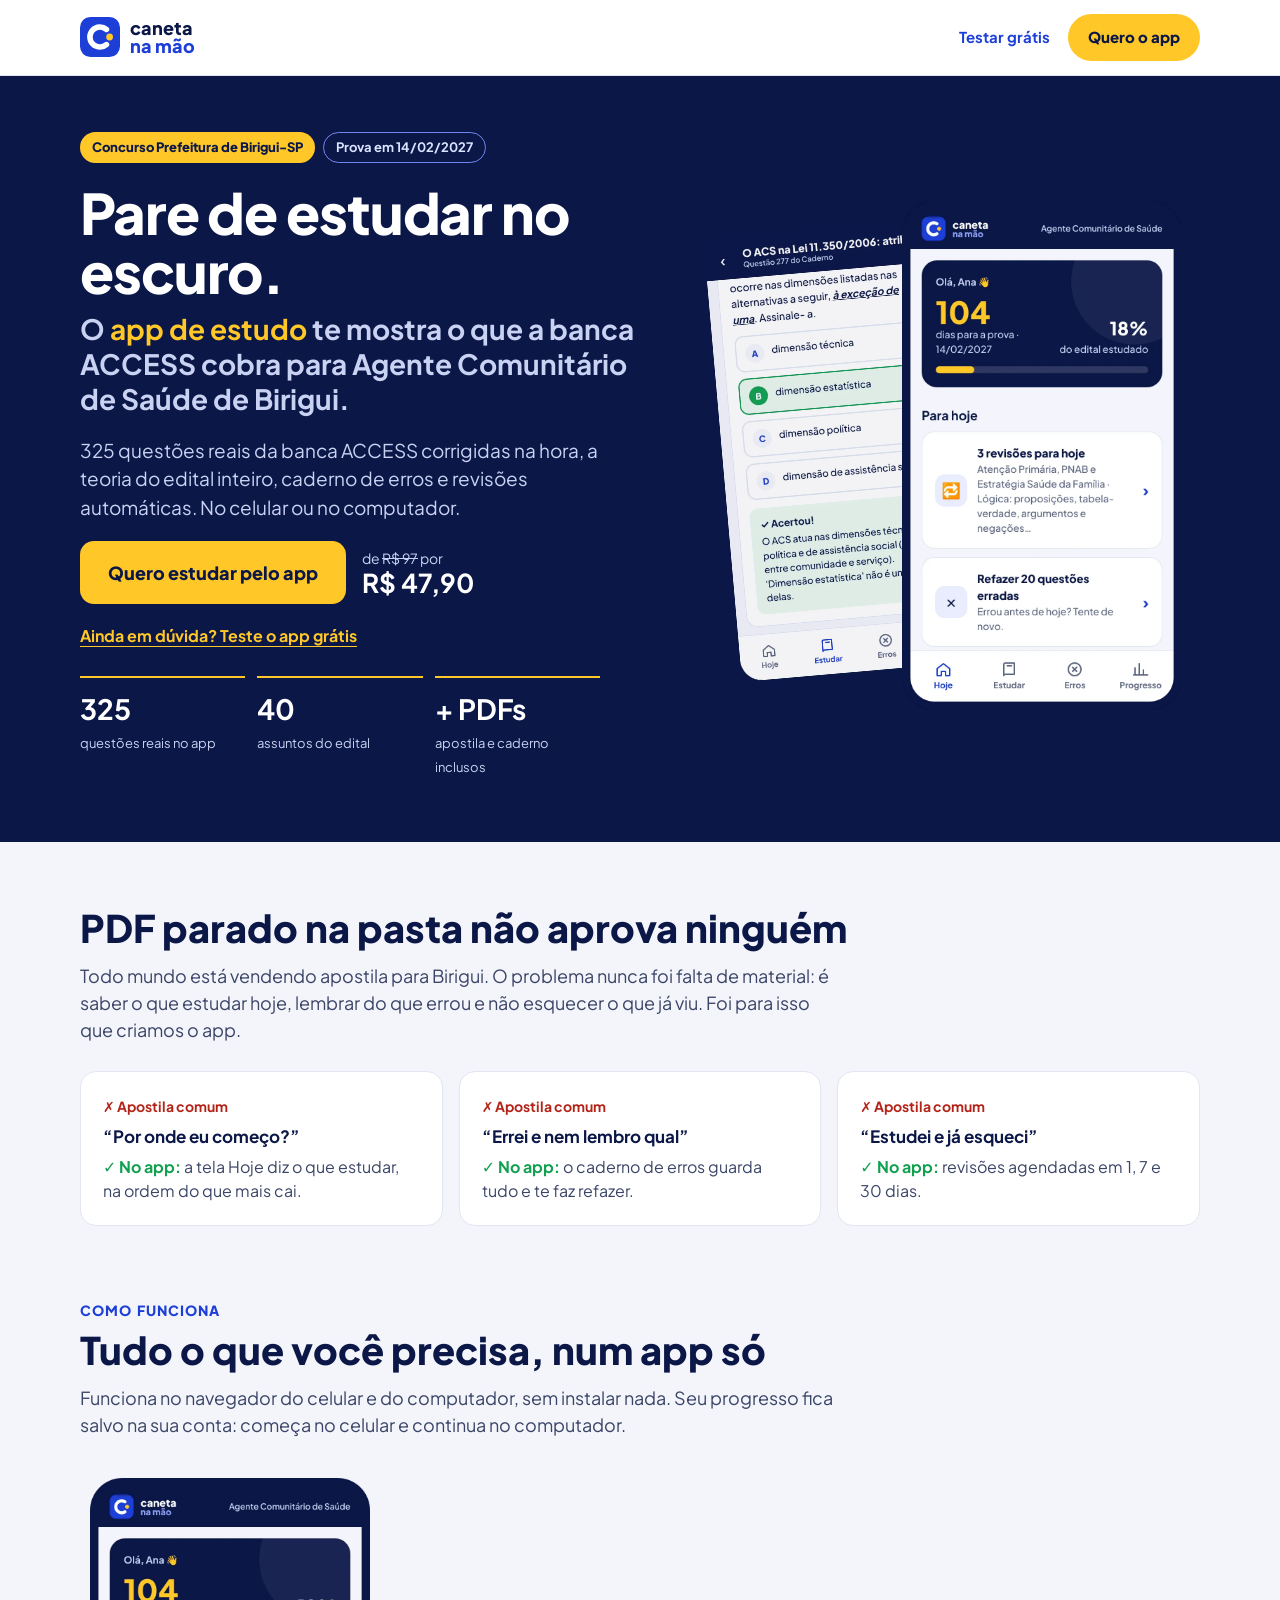
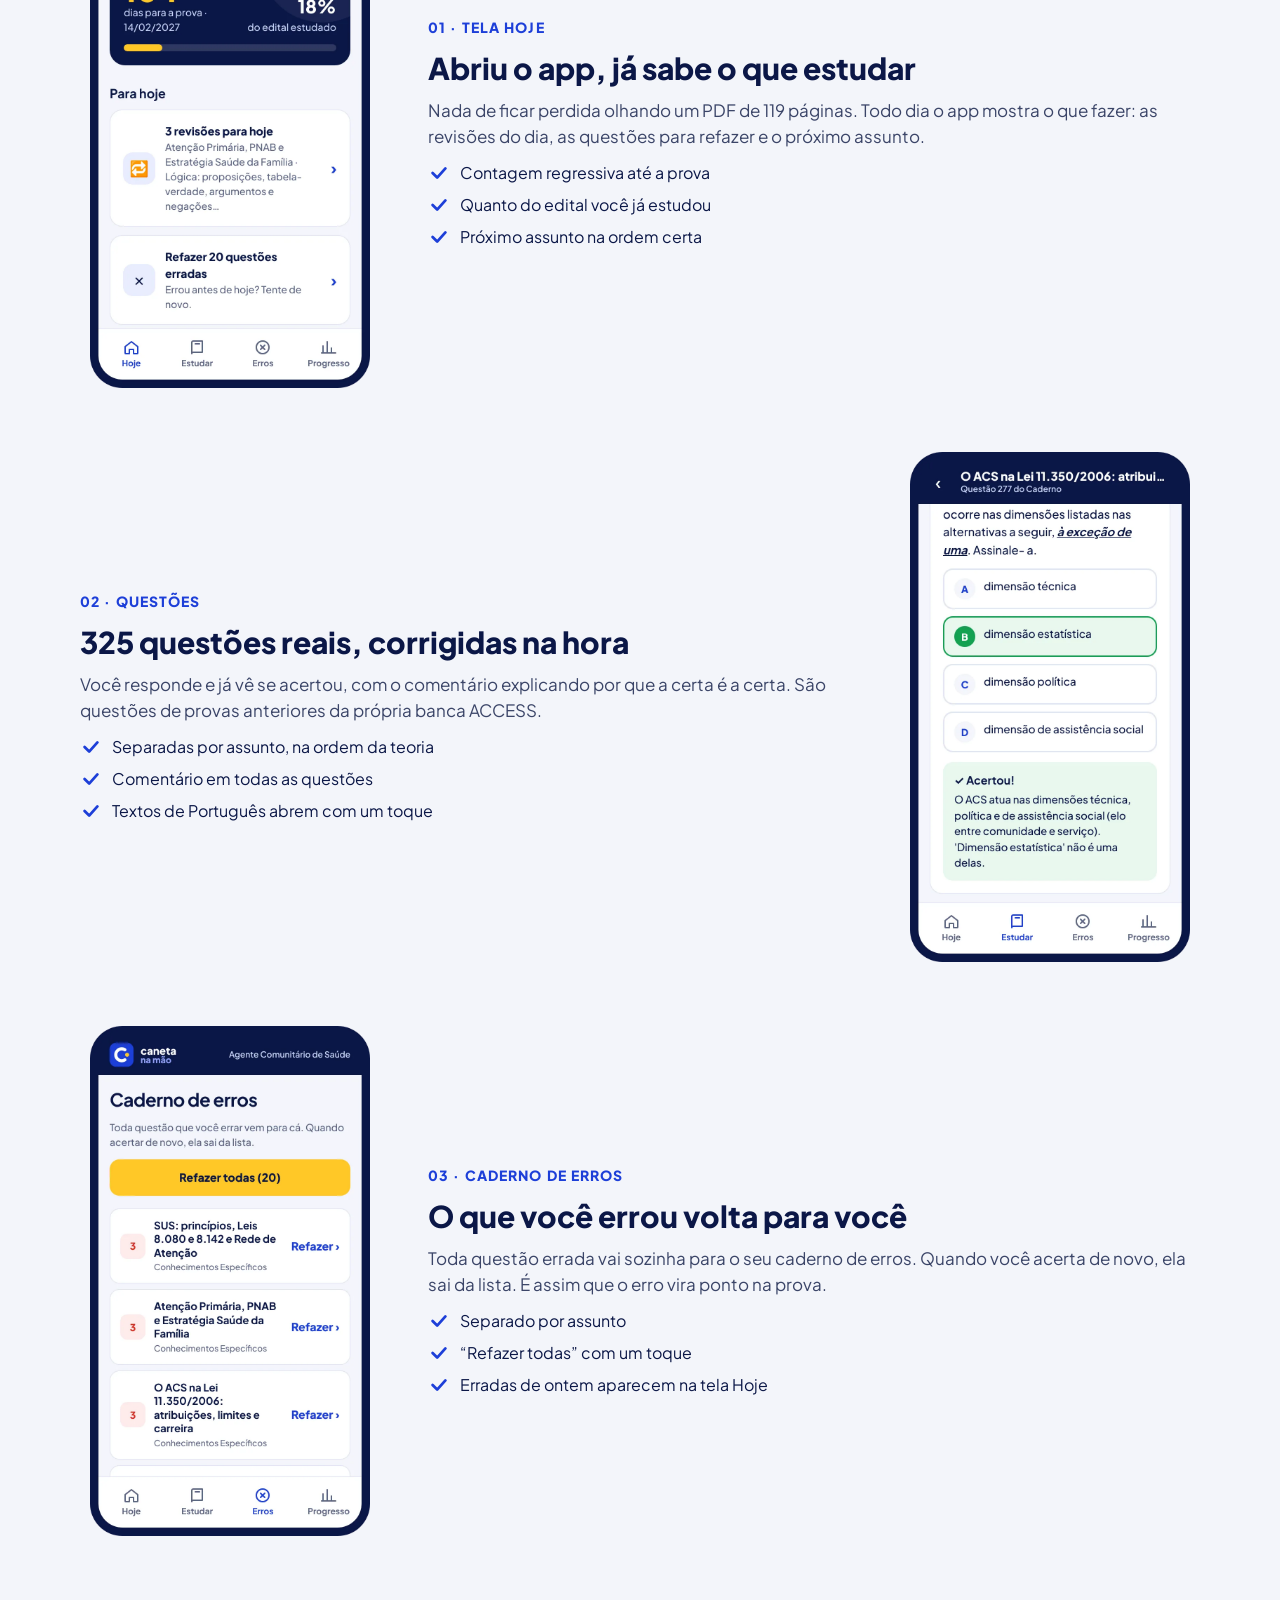
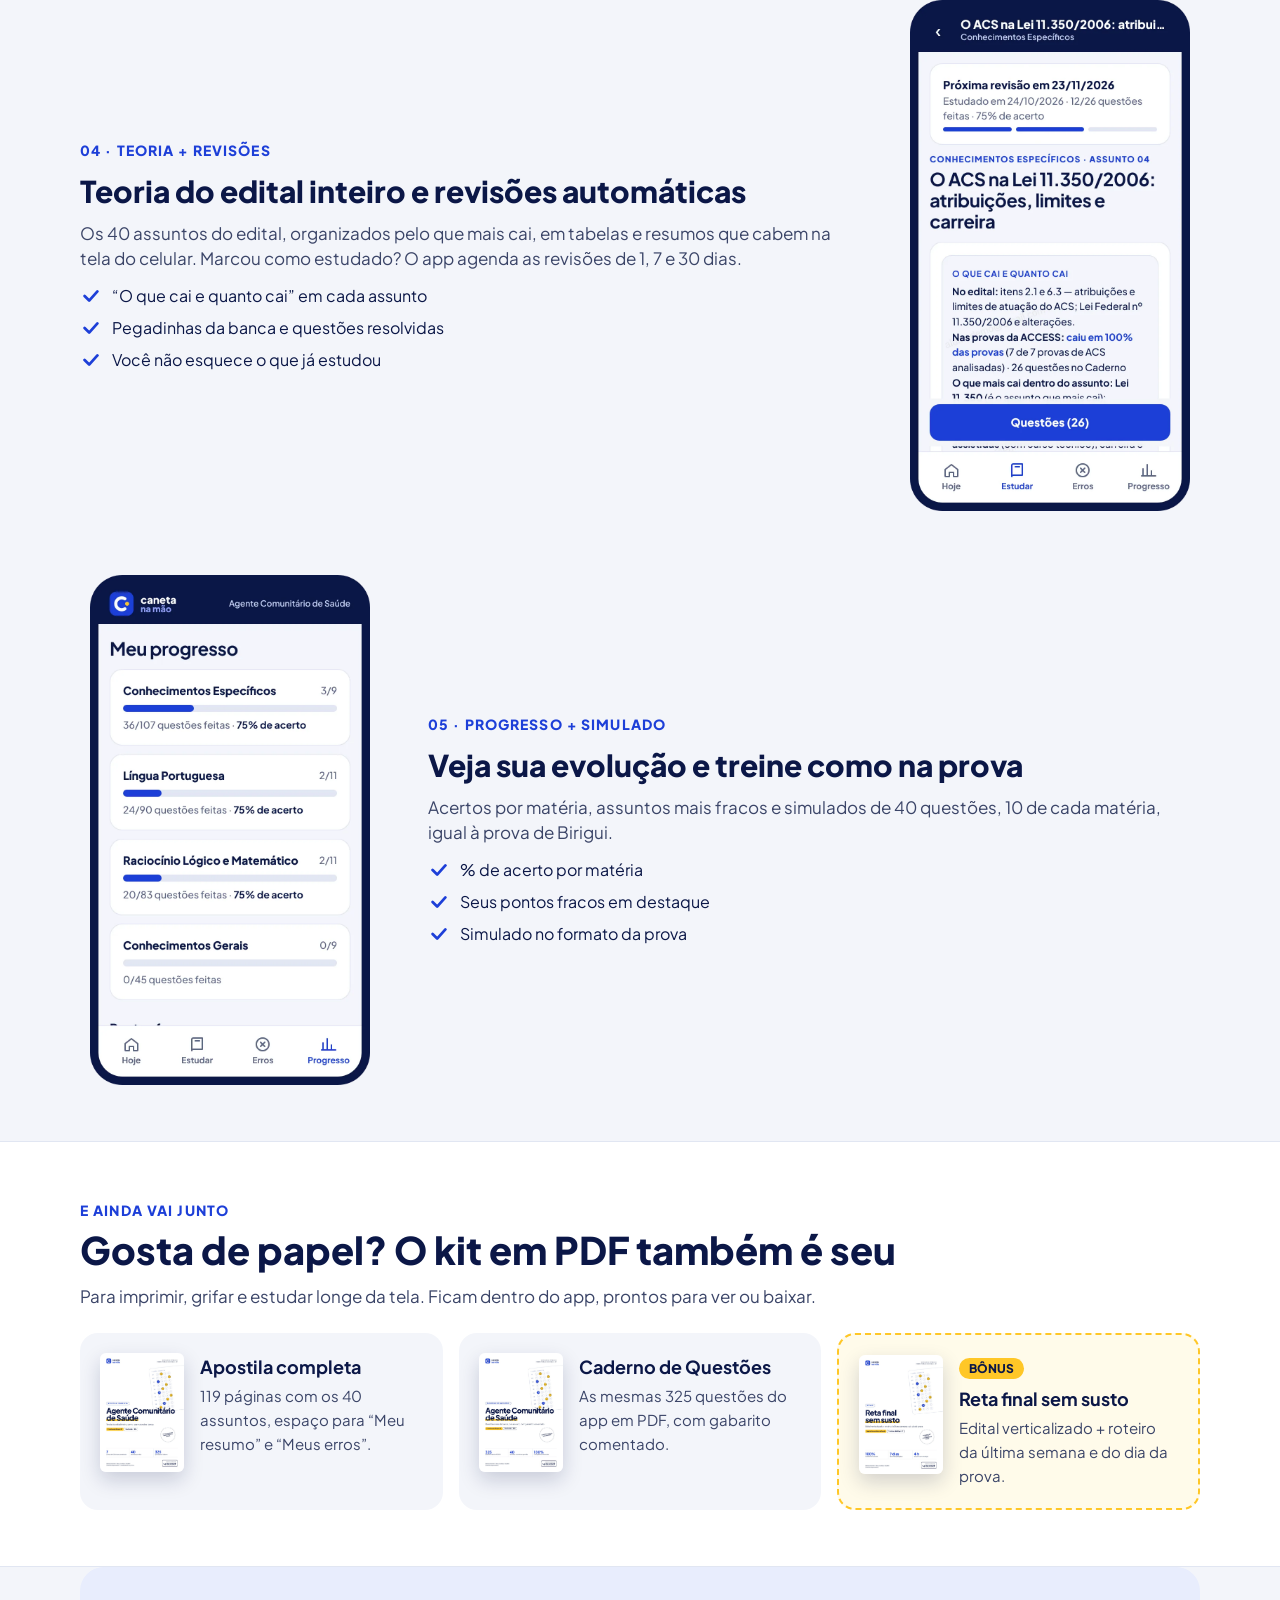
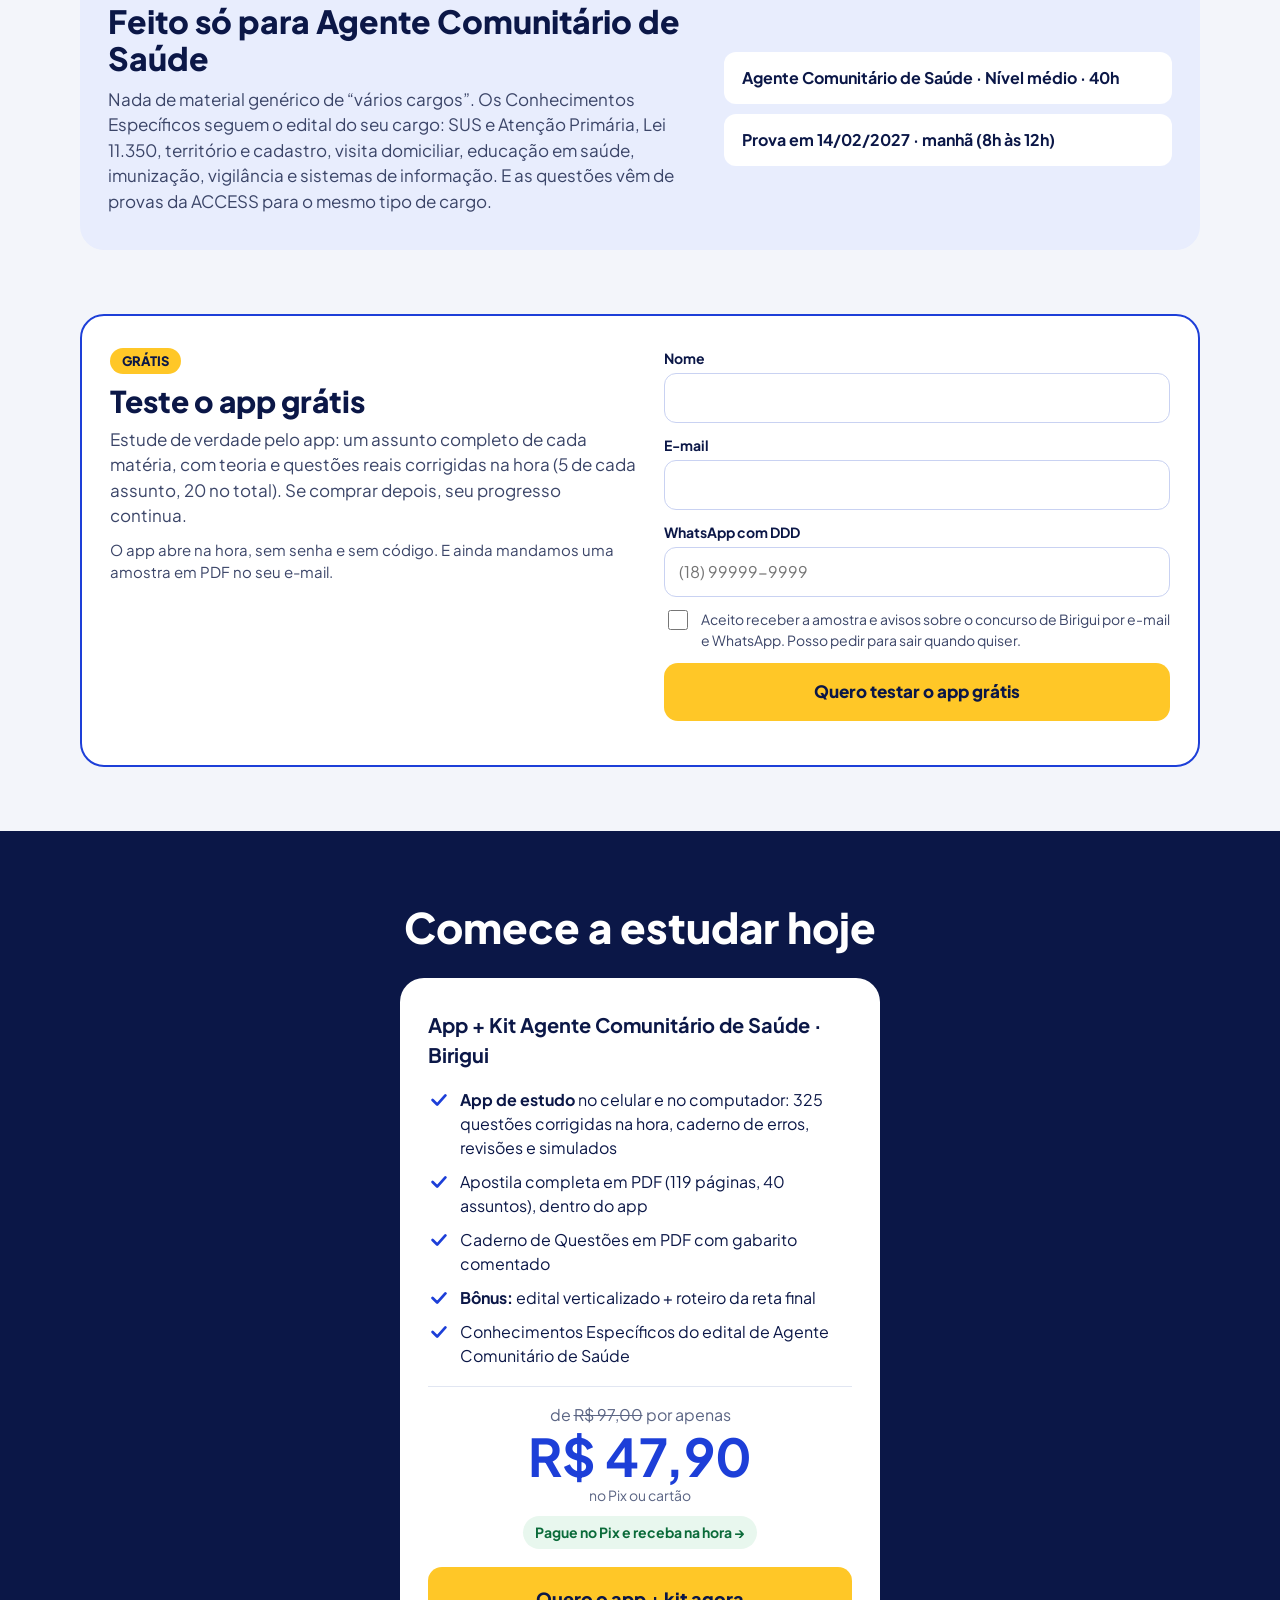
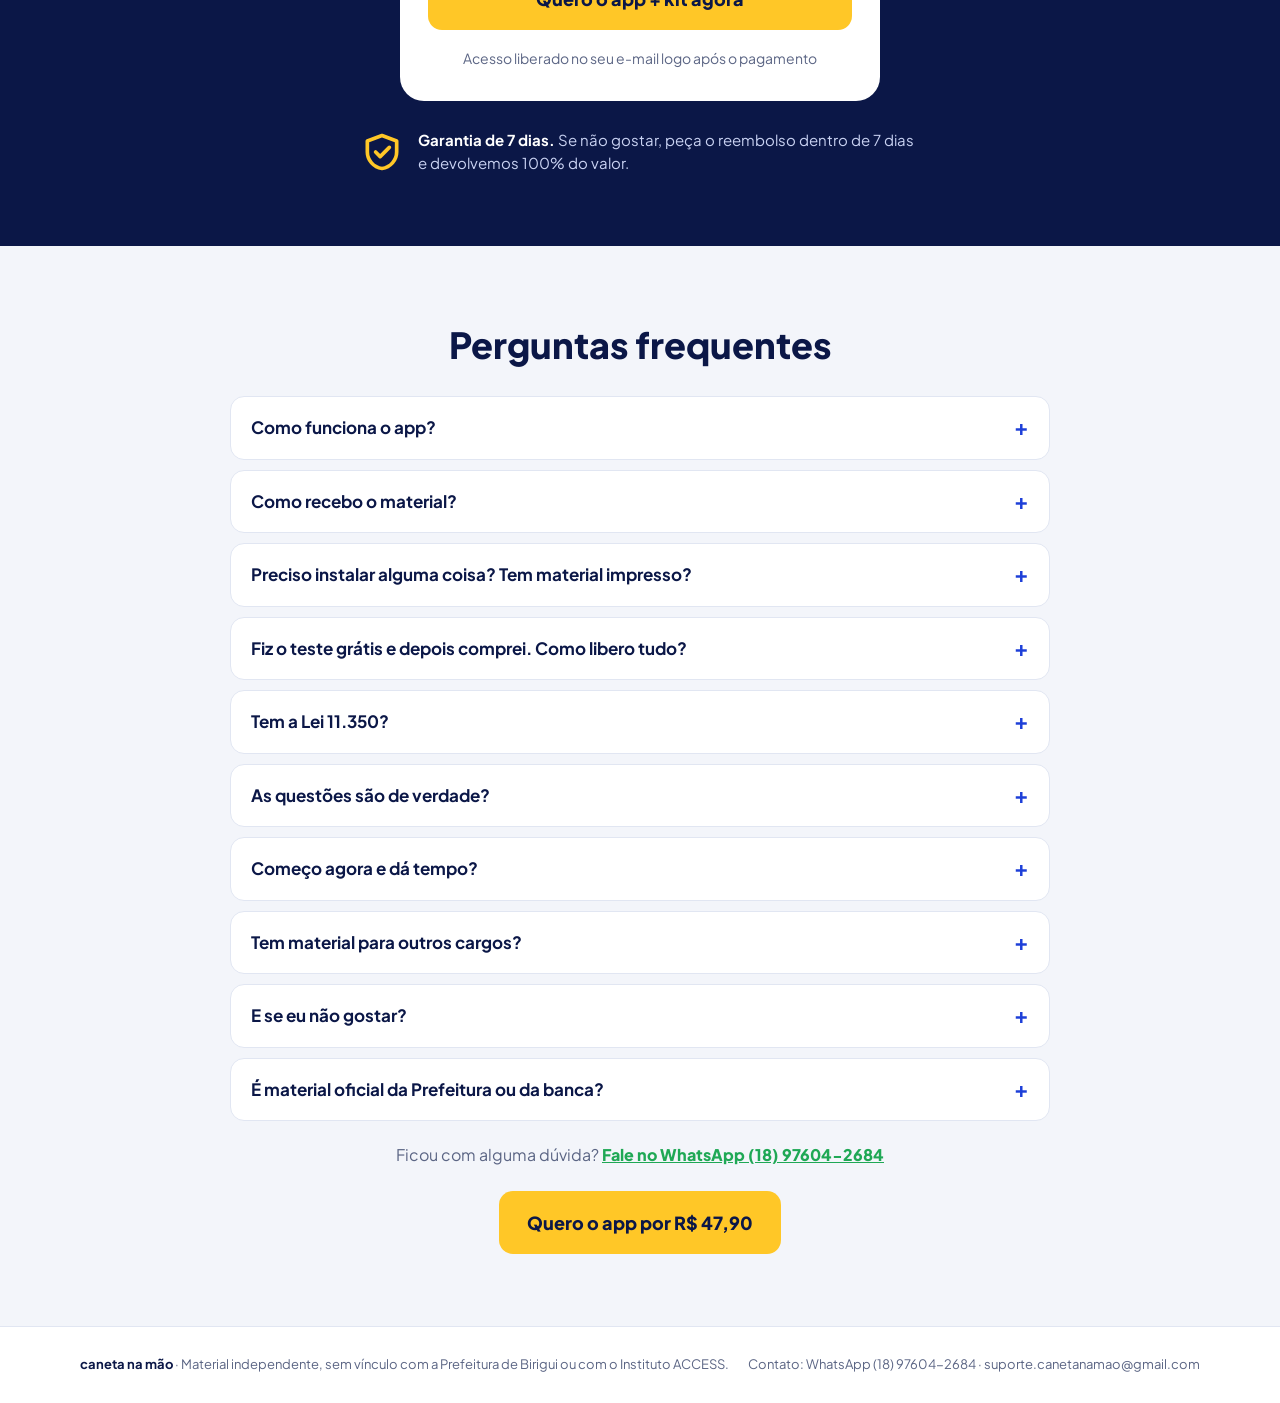
==== commit b24444ce: "Topo: Pare de estudar no escuro + pagina mais rapida" ====
--- a/agente-comunitario-de-saude/index.html
+++ b/agente-comunitario-de-saude/index.html
@@ -18,7 +18,9 @@
 <meta name="twitter:card" content="summary_large_image">
 <link rel="icon" href="data:image/svg+xml,%3Csvg xmlns=%22http://www.w3.org/2000/svg%22 viewBox=%220 0 100 100%22%3E%3Crect width=%22100%22 height=%22100%22 rx=%2226%22 fill=%22%231D3FD8%22/%3E%3Cpath d=%22M66 31 A 25 25 0 1 0 66 69%22 fill=%22none%22 stroke=%22white%22 stroke-width=%2214%22 stroke-linecap=%22round%22/%3E%3Ccircle cx=%2274%22 cy=%2250%22 r=%228.5%22 fill=%22%23FFC727%22/%3E%3C/svg%3E">
 <link rel="preconnect" href="https://fonts.googleapis.com">
-<link href="https://fonts.googleapis.com/css2?family=Plus+Jakarta+Sans:wght@400;500;600;700;800&amp;display=swap" rel="stylesheet">
+<link rel="preconnect" href="https://fonts.gstatic.com" crossorigin>
+<link rel="preload" as="style" href="https://fonts.googleapis.com/css2?family=Plus+Jakarta+Sans:wght@400;500;600;700;800&amp;display=swap" onload="this.onload=null;this.rel='stylesheet'">
+<noscript><link rel="stylesheet" href="https://fonts.googleapis.com/css2?family=Plus+Jakarta+Sans:wght@400;500;600;700;800&amp;display=swap"></noscript>
 <style>
 body{margin:0;background:#F3F5FA}
 a{color:#1D3FD8}a:hover{color:#0B1747}
@@ -59,7 +61,7 @@
 <span style="background: #FFC727; color: #0B1747; font-weight: 800; font-size: 13px; padding: 6px 12px; border-radius: 999px">Concurso Prefeitura de Birigui-SP</span>
 <span style="border: 1.5px solid #6F86F0; color: #DCE3FF; font-weight: 700; font-size: 13px; padding: 5px 12px; border-radius: 999px">Prova em 14/02/2027</span>
 </div>
-<h1 style="margin: 0; font-size: clamp(34px, 5vw, 56px); line-height: 1.05; font-weight: 800; letter-spacing: -0.02em">O <span style="color: #FFC727">app de estudo</span> para Agente Comunitário de Saúde de Birigui</h1>
+<h1 style="margin: 0; font-size: clamp(34px, 5vw, 56px); line-height: 1.05; font-weight: 800; letter-spacing: -0.02em">Pare de estudar no escuro.<span style="display: block; margin-top: 10px; font-size: .5em; line-height: 1.25; font-weight: 700; letter-spacing: 0; color: #C9D2F2">O <span style="color: #FFC727">app de estudo</span> te mostra o que a banca ACCESS cobra para Agente Comunitário de Saúde de Birigui.</span></h1>
 <p style="margin: 0; font-size: 19px; color: #C9D2F2; max-width: 560px">325 questões reais da banca ACCESS corrigidas na hora, a teoria do edital inteiro, caderno de erros e revisões automáticas. No celular ou no computador.</p>
 <div style="display: flex; flex-wrap: wrap; gap: 16px; align-items: center">
 <a href="#oferta" class="cta" style="background: #FFC727; color: #0B1747; font-weight: 800; text-decoration: none; padding: 18px 28px; border-radius: 14px; font-size: 18px; min-height: 44px; box-sizing: border-box; display: inline-flex; align-items: center">Quero estudar pelo app</a>
